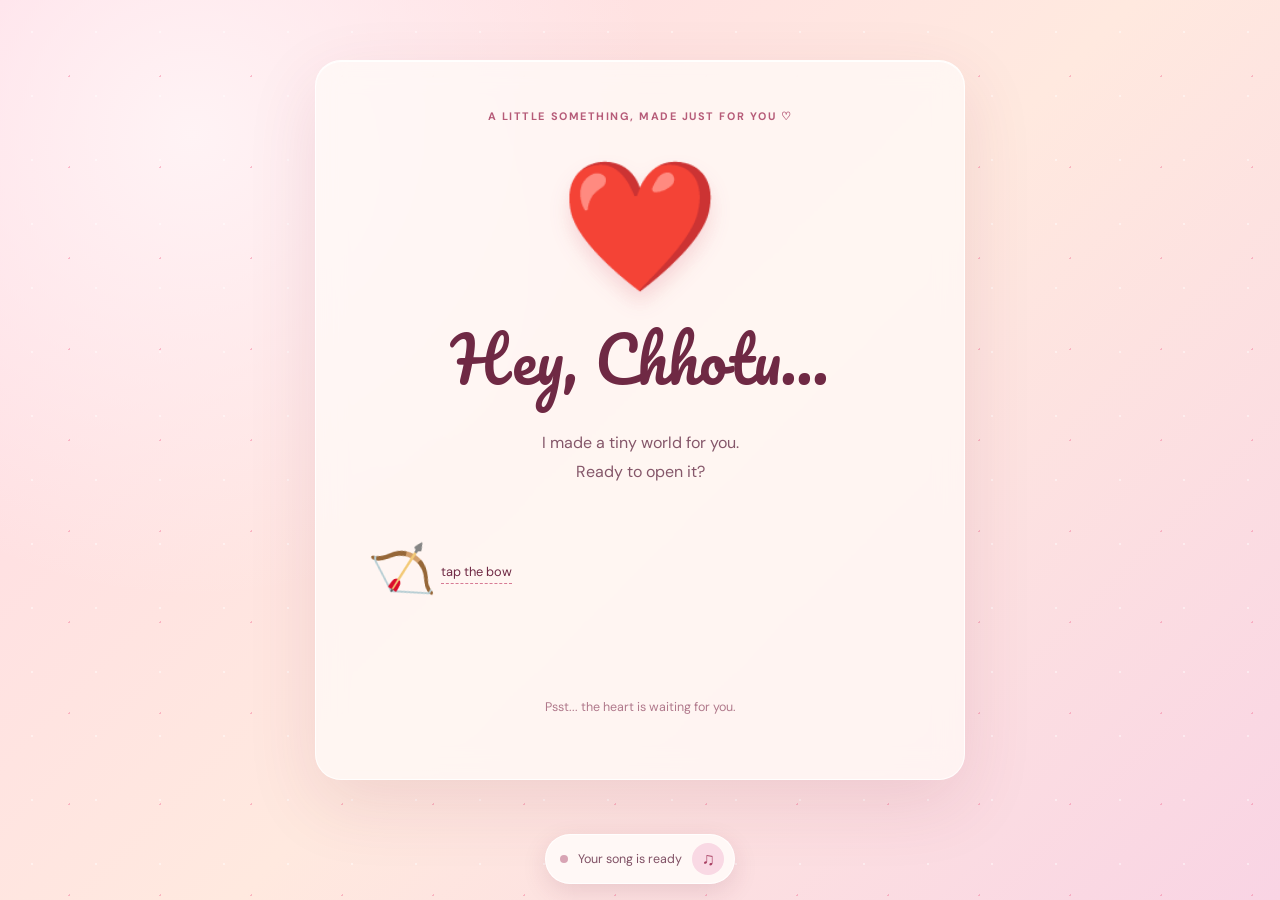
==== index.html @ 3d7aac78 "Add files via upload" ====
<!DOCTYPE html>
<html lang="en">
<head>
  <meta charset="UTF-8">
  <meta name="viewport" content="width=device-width, initial-scale=1.0">
  <meta name="theme-color" content="#ffdce8">
  <title>For Aaisha ♡</title>
  <link rel="preconnect" href="https://fonts.googleapis.com">
  <link rel="preconnect" href="https://fonts.gstatic.com" crossorigin>
  <link href="https://fonts.googleapis.com/css2?family=DM+Sans:wght@400;500;600;700&family=Pacifico&display=swap" rel="stylesheet">
  <link rel="stylesheet" href="style.css">
</head>
<body>
  <!-- Add your music file to assets/ and change the src below, e.g. assets/our-song.mp3 -->
  <audio id="bgMusic" loop preload="none">
    <source src="assets/your-song.mp3" type="audio/mpeg">
  </audio>

  <div class="sparkles" aria-hidden="true"></div>

  <main>
    <!-- Opening interaction -->
    <section class="screen active intro" id="intro">
      <div class="tiny-note">a little something, made just for you ♡</div>
      <div class="intro-heart" aria-label="Red heart">❤️</div>
      <h1>Hey, Chhotu...</h1>
      <p class="intro-copy">I made a tiny world for you.<br>Ready to open it?</p>
      <div class="bow-area">
        <button class="bow-button" id="shootButton" aria-label="Shoot the arrow into the heart">
          <span class="bow-emoji">🏹</span>
          <span class="shoot-label">tap the bow</span>
        </button>
      </div>
      <p class="hint">Psst... the heart is waiting for you.</p>
    </section>

    <!-- Birthday reveal -->
    <section class="screen reveal" id="reveal">
      <div class="reveal-heart" id="revealHeart">❤️‍🔥</div>
      <p class="eyebrow">an arrow, a song, and a whole lot of love</p>
      <h1>Happy Birthday,<br><span>Aaisha</span> ♡</h1>
      <p class="subtitle">Welcome to your little corner of my heart.</p>
      <button class="primary-button" data-next="wishes">Come inside <span>→</span></button>
    </section>

    <!-- Wishes -->
    <section class="screen page" id="wishes">
      <div class="page-count">01 / 06</div>
      <div class="sticker">🌷</div>
      <p class="eyebrow">today is all about you</p>
      <h2>To my favourite girl, <span>Chhotu</span></h2>
      <p class="body-copy">May your birthday be as soft as your heart, as bright as your smile, and as beautiful as the happiness you bring into my life.</p>
      <div class="wish-card">
        <span>♡</span>
        <p>More reasons to smile.<br>More dreams coming true.<br>More little adventures.<br>And more moments that feel like magic.</p>
      </div>
      <div class="nav-row"><button class="text-button" data-prev="reveal">← Back</button><button class="primary-button" data-next="reasons">Next little thing →</button></div>
    </section>

    <!-- Reasons -->
    <section class="screen page" id="reasons">
      <div class="page-count">02 / 06</div>
      <p class="eyebrow">a tiny list that could never be tiny enough</p>
      <h2>Things I love about you</h2>
      <div class="reasons-list">
        <div class="reason"><span>♡</span><p>Your smile — it makes my day better.</p></div>
        <div class="reason"><span>♡</span><p>The way you care, even in the smallest things.</p></div>
        <div class="reason"><span>♡</span><p>Your beautiful heart and your silly little moments.</p></div>
        <div class="reason"><span>♡</span><p>How you make ordinary days feel special.</p></div>
        <div class="reason"><span>♡</span><p>Simply you, Aaisha. Just you. Always.</p></div>
      </div>
      <div class="signature">I love you, Chhotu <span>♥</span></div>
      <div class="nav-row"><button class="text-button" data-prev="wishes">← Back</button><button class="primary-button" data-next="distance">Keep going →</button></div>
    </section>

    <!-- Long distance -->
    <section class="screen page distance-page" id="distance">
      <div class="page-count">03 / 06</div>
      <div class="moon">☾</div>
      <p class="eyebrow">even with miles between us</p>
      <h2>You’re still right here.</h2>
      <p class="body-copy">In my thoughts, in my favourite moments, in every song that reminds me of you — you’re closer than the distance makes it feel.</p>
      <div class="sky-card">
        <span class="stars">✦　·　✧　·　✦</span>
        <p>Different places.<br>Same sky.<br><strong>One little us.</strong></p>
        <span class="stars">·　✧　♡　✦</span>
      </div>
      <div class="nav-row"><button class="text-button" data-prev="reasons">← Back</button><button class="primary-button" data-next="future">One day... →</button></div>
    </section>

    <!-- Future promise -->
    <section class="screen page" id="future">
      <div class="page-count">04 / 06</div>
      <div class="sticker">🌙</div>
      <p class="eyebrow">a promise from my heart</p>
      <h2>One day, no more goodbyes.</h2>
      <p class="body-copy">Maybe one day, we won’t have to count the miles or wish through a screen. Maybe I’ll get to hold your hand, see your smile in person, and celebrate days like this right beside you.</p>
      <div class="promise-card">
        <span>Until that day...</span>
        <p>I'll keep choosing you,<br>cheering for you,<br>and loving you from here.</p>
        <span class="heart-line">♡ ♡ ♡</span>
      </div>
      <div class="nav-row"><button class="text-button" data-prev="distance">← Back</button><button class="primary-button" data-next="compliment">One more thing →</button></div>
    </section>

    <!-- Compliment -->
    <section class="screen page" id="compliment">
      <div class="page-count">05 / 06</div>
      <p class="eyebrow">in case you need a reminder</p>
      <h2>Chhotu, you are...</h2>
      <div class="compliment-box" id="complimentBox">
        <div class="big-heart">💗</div>
        <p id="complimentText">so loved, more than you know.</p>
        <button class="soft-button" id="complimentButton">Tell me another ♡</button>
      </div>
      <div class="nav-row"><button class="text-button" data-prev="future">← Back</button><button class="primary-button" data-next="letter">Read my letter →</button></div>
    </section>

    <!-- Letter -->
    <section class="screen page letter-page" id="letter">
      <div class="page-count">06 / 06</div>
      <p class="eyebrow">the most important part</p>
      <h2>My dearest Aaisha,</h2>
      <article class="letter-paper">
        <p>Happy birthday, my Chhotu. ♡</p>
        <p>I wish I could be there with you today — to see your face when you smile, to make you laugh over something silly, and to give you the biggest hug. Since I can’t do that right now, I made this little place for you, hoping it can carry at least a little of the love I wish I could give you in person.</p>
        <p>You mean so much to me, Aaisha. Thank you for being you: for the happiness you bring, for the comfort you give me, and for being someone I can care about this deeply. I hope this new year of your life brings you peace, confidence, beautiful surprises, and every good thing your heart has been wishing for.</p>
        <p>I know we’re in a long-distance relationship right now. Some days, the miles may feel unfair, and I wish more than anything that I could just be beside you. But I believe this distance is a chapter of our story, not the whole story. Maybe one day, the waiting will end, the distance will disappear, and we’ll get to make ordinary memories together — the kind we can’t make through a screen.</p>
        <p>Until then, please remember that you’re loved, you matter, and you never have to be perfect to be precious to me. I’m cheering for you, even from far away. And when that day finally comes, I hope we’ll look back at this distance and feel proud that we kept going.</p>
        <p>Happy birthday, my little girl. Keep smiling, keep dreaming, and keep being the wonderful person you are.</p>
        <p class="letter-signoff">Forever yours,<br><strong>Ashar</strong> ♡</p>
      </article>
      <div class="final-message">
        <div class="final-heart">❤️</div>
        <h2>Distance is temporary.<br><span>Us is my favourite story.</span></h2>
        <p>Happy Birthday, Aaisha.</p>
        <p class="forever">I love you. Always. ♡</p>
      </div>
      <div class="nav-row"><button class="text-button" data-prev="compliment">← Back</button><button class="primary-button" id="replayButton">Start again ↻</button></div>
    </section>
  </main>

  <div class="music-pill" id="musicPill"><span class="music-dot"></span><span id="musicStatus">Your song is ready</span><button id="musicToggle" aria-label="Toggle music">♫</button></div>
  <script src="script.js"></script>
</body>
</html>
---- style.css ----
* { box-sizing: border-box; }
:root { --pink: #ffdce8; --pink2: #fff0f3; --rose: #e84b70; --deep: #6f2944; --ink: #54283a; --cream: #fffaf4; }
html { min-height: 100%; background: var(--pink); }
body { margin: 0; min-height: 100vh; color: var(--ink); font-family: "DM Sans", sans-serif; background: radial-gradient(circle at 15% 15%, #fff3f5 0, transparent 35%), linear-gradient(135deg, #ffd9e5, #ffe9df 52%, #f9d4e4); overflow-x: hidden; }
button { font: inherit; cursor: pointer; -webkit-tap-highlight-color: transparent; }
.sparkles { position: fixed; inset: 0; pointer-events: none; opacity: .45; background-image: radial-gradient(#fff 1.4px, transparent 1.4px), radial-gradient(#f47b9c 1px, transparent 1px); background-size: 64px 64px, 91px 91px; background-position: 0 0, 24px 31px; z-index: 0; }
main { min-height: 100vh; position: relative; z-index: 1; display: grid; place-items: center; padding: 28px 16px 88px; }
.screen { display: none; width: min(100%, 650px); min-height: min(720px, calc(100vh - 120px)); padding: clamp(24px, 5vw, 48px); position: relative; border: 1px solid rgba(255,255,255,.78); border-radius: 26px; background: rgba(255,250,247,.76); box-shadow: 0 24px 70px rgba(137, 48, 79, .12), inset 0 1px 0 rgba(255,255,255,.9); backdrop-filter: blur(14px); text-align: center; }
.screen.active { display: flex; flex-direction: column; align-items: center; justify-content: center; animation: fadeIn .7s ease both; }
@keyframes fadeIn { from { opacity: 0; transform: translateY(12px) scale(.99); } to { opacity: 1; transform: translateY(0) scale(1); } }
h1, h2 { font-family: "Pacifico", cursive; font-weight: 400; line-height: 1.3; margin: 10px 0 14px; color: var(--deep); }
h1 { font-size: clamp(2.1rem, 7vw, 3.8rem); }
h2 { font-size: clamp(1.7rem, 5vw, 2.65rem); }
h1 span, h2 span { color: var(--rose); }
p { line-height: 1.8; }
.tiny-note, .eyebrow { text-transform: uppercase; letter-spacing: .14em; font-size: .68rem; font-weight: 700; color: #b65b78; }
.intro-heart { font-size: clamp(5rem, 20vw, 8rem); filter: drop-shadow(0 12px 10px rgba(206,49,83,.16)); margin: 20px 0 0; animation: heartbeat 1.8s ease-in-out infinite; }
@keyframes heartbeat { 0%,100% { transform: scale(1); } 8% { transform: scale(1.07); } 16% { transform: scale(1); } 24% { transform: scale(1.04); } }
.intro-copy, .subtitle { color: #85576a; font-size: 1rem; }
.bow-area { position: relative; width: 100%; display: flex; justify-content: flex-start; margin-top: 28px; min-height: 86px; }
.bow-button { border: 0; background: transparent; display: flex; align-items: center; gap: 9px; color: var(--deep); padding: 8px; transition: transform .2s; }
.bow-button:hover { transform: translateX(5px); }
.bow-emoji { font-size: 3rem; transform: rotate(-12deg); }
.shoot-label { font-size: .8rem; border-bottom: 1px dashed #d77a94; padding-bottom: 3px; }
.hint { font-size: .78rem; color: #b0788b; margin-top: auto; padding-top: 24px; }
.intro.shooting .intro-heart { animation: heartHit .65s ease forwards; }
@keyframes heartHit { 0% { transform: scale(1); } 35% { transform: scale(.8) rotate(-8deg); } 60% { transform: scale(1.15) rotate(5deg); } 100% { transform: scale(1); } }
.reveal-heart { font-size: 5rem; animation: float 3s ease-in-out infinite; }
@keyframes float { 50% { transform: translateY(-10px) rotate(4deg); } }
.primary-button, .soft-button { border: 0; border-radius: 999px; padding: 13px 22px; background: var(--rose); color: white; font-weight: 700; box-shadow: 0 8px 20px rgba(215,62,104,.2); transition: transform .2s, box-shadow .2s; }
.primary-button:hover, .soft-button:hover { transform: translateY(-2px); box-shadow: 0 12px 24px rgba(215,62,104,.26); }
.primary-button span { margin-left: 8px; }
.reveal .primary-button { margin-top: 26px; }
.page { text-align: left; align-items: stretch !important; justify-content: flex-start !important; }
.page .eyebrow { text-align: center; margin-top: 10px; }
.page h2 { text-align: center; }
.page-count { position: absolute; top: 20px; right: 24px; font-size: .7rem; letter-spacing: .12em; color: #bb7c91; font-weight: 700; }
.sticker { text-align: center; font-size: 3rem; margin: 4px 0 8px; }
.body-copy { color: #795363; font-size: 1rem; text-align: center; max-width: 490px; margin: 10px auto 24px; }
.wish-card, .promise-card { background: linear-gradient(135deg, #fff0f4, #fffaf3); border: 1px solid #f6d6e0; border-radius: 20px; text-align: center; padding: 24px; box-shadow: 0 10px 25px rgba(150,55,84,.06); }
.wish-card > span { color: var(--rose); font-size: 2rem; }
.wish-card p, .promise-card p { margin-bottom: 0; }
.reasons-list { display: grid; gap: 12px; margin: 20px 0; }
.reason { display: flex; gap: 14px; align-items: flex-start; padding: 13px 16px; border-radius: 14px; background: rgba(255,255,255,.7); border: 1px solid rgba(245,203,216,.75); }
.reason span { color: var(--rose); font-size: 1.25rem; line-height: 1.5; }
.reason p { margin: 0; color: #704657; }
.signature { text-align: right; font-family: "Pacifico", cursive; font-size: 1.15rem; color: var(--rose); margin: 4px 5px 12px; }
.distance-page { background: linear-gradient(160deg, rgba(44,41,80,.96), rgba(98,66,109,.94)); color: #fff2f7; border-color: rgba(255,255,255,.2); }
.distance-page h2, .distance-page .eyebrow { color: #ffe2ed; }
.distance-page .body-copy { color: #f3d8e7; }
.moon { font-size: 3rem; color: #ffdf9e; text-align: center; }
.sky-card { width: 100%; border: 1px solid rgba(255,255,255,.25); border-radius: 18px; padding: 24px 12px; text-align: center; background: linear-gradient(145deg, rgba(255,255,255,.12), rgba(255,255,255,.04)); }
.sky-card p { font-family: "Pacifico", cursive; font-size: 1.45rem; line-height: 1.8; }
.sky-card strong { color: #ffd1e1; font-weight: 400; }
.stars { color: #ffe1a4; letter-spacing: .2em; }
.promise-card { margin: 4px 0 24px; }
.promise-card > span:first-child { color: #b65b78; text-transform: uppercase; letter-spacing: .12em; font-size: .7rem; font-weight: 700; }
.promise-card p { font-family: "Pacifico", cursive; font-size: 1.35rem; color: var(--deep); line-height: 1.8; }
.heart-line { display: block; margin-top: 14px; color: var(--rose); letter-spacing: .5em; }
.compliment-box { background: linear-gradient(145deg, #fff0f4, #fffaf5); border: 1px solid #f3d2dd; border-radius: 22px; text-align: center; padding: 30px 18px; margin: 18px 0 28px; }
.big-heart { font-size: 3.3rem; }
#complimentText { font-family: "Pacifico", cursive; font-size: clamp(1.25rem, 4vw, 1.7rem); color: var(--deep); }
.soft-button { background: #fff; color: var(--rose); border: 1px solid #f0c5d3; box-shadow: none; }
.nav-row { display: flex; align-items: center; justify-content: space-between; gap: 12px; margin-top: auto; padding-top: 26px; }
.text-button { background: transparent; border: 0; color: #a65d77; padding: 12px 4px; font-weight: 600; }
.letter-page { max-width: 760px; }
.letter-paper { width: 100%; background: #fffaf1; padding: clamp(22px, 5vw, 38px); border: 1px solid #eedcc8; border-radius: 8px 20px 8px 20px; box-shadow: 0 12px 28px rgba(107,63,48,.08); color: #674a49; font-family: Georgia, serif; line-height: 1.9; }
.letter-paper p { line-height: 1.9; margin: 0 0 16px; }
.letter-signoff { padding-top: 4px; }
.final-message { text-align: center; padding: 30px 8px 6px; }
.final-heart { font-size: 3rem; }
.final-message h2 { font-size: clamp(1.5rem, 5vw, 2.3rem); }
.final-message p { margin: 6px 0; }
.forever { font-family: "Pacifico", cursive; color: var(--rose); font-size: 1.2rem; }
.music-pill { position: fixed; z-index: 5; bottom: 16px; left: 50%; transform: translateX(-50%); display: flex; align-items: center; gap: 10px; padding: 8px 10px 8px 14px; border-radius: 999px; background: rgba(255,250,248,.92); border: 1px solid rgba(255,255,255,.9); box-shadow: 0 8px 25px rgba(110,42,66,.13); font-size: .78rem; color: #805165; white-space: nowrap; backdrop-filter: blur(12px); }
.music-dot { width: 8px; height: 8px; border-radius: 50%; background: #d8a4b4; }
.music-pill.playing .music-dot { background: #e84b70; box-shadow: 0 0 0 4px #fbe0e8; animation: pulse 1.2s infinite; }
@keyframes pulse { 50% { box-shadow: 0 0 0 7px rgba(232,75,112,.05); } }
#musicToggle { border: 0; border-radius: 50%; width: 32px; height: 32px; background: #f9d9e4; color: #a83f62; font-size: 1.1rem; }
@media (max-width: 480px) {
  main { padding: 14px 10px 82px; }
  .screen { min-height: calc(100vh - 112px); padding: 28px 20px; border-radius: 22px; }
  .nav-row { align-items: stretch; }
  .nav-row .primary-button { padding: 12px 14px; font-size: .83rem; }
  .letter-paper { padding: 22px 18px; }
}
@media (prefers-reduced-motion: reduce) { *, *::before, *::after { animation-duration: .01ms !important; transition-duration: .01ms !important; scroll-behavior: auto !important; } }
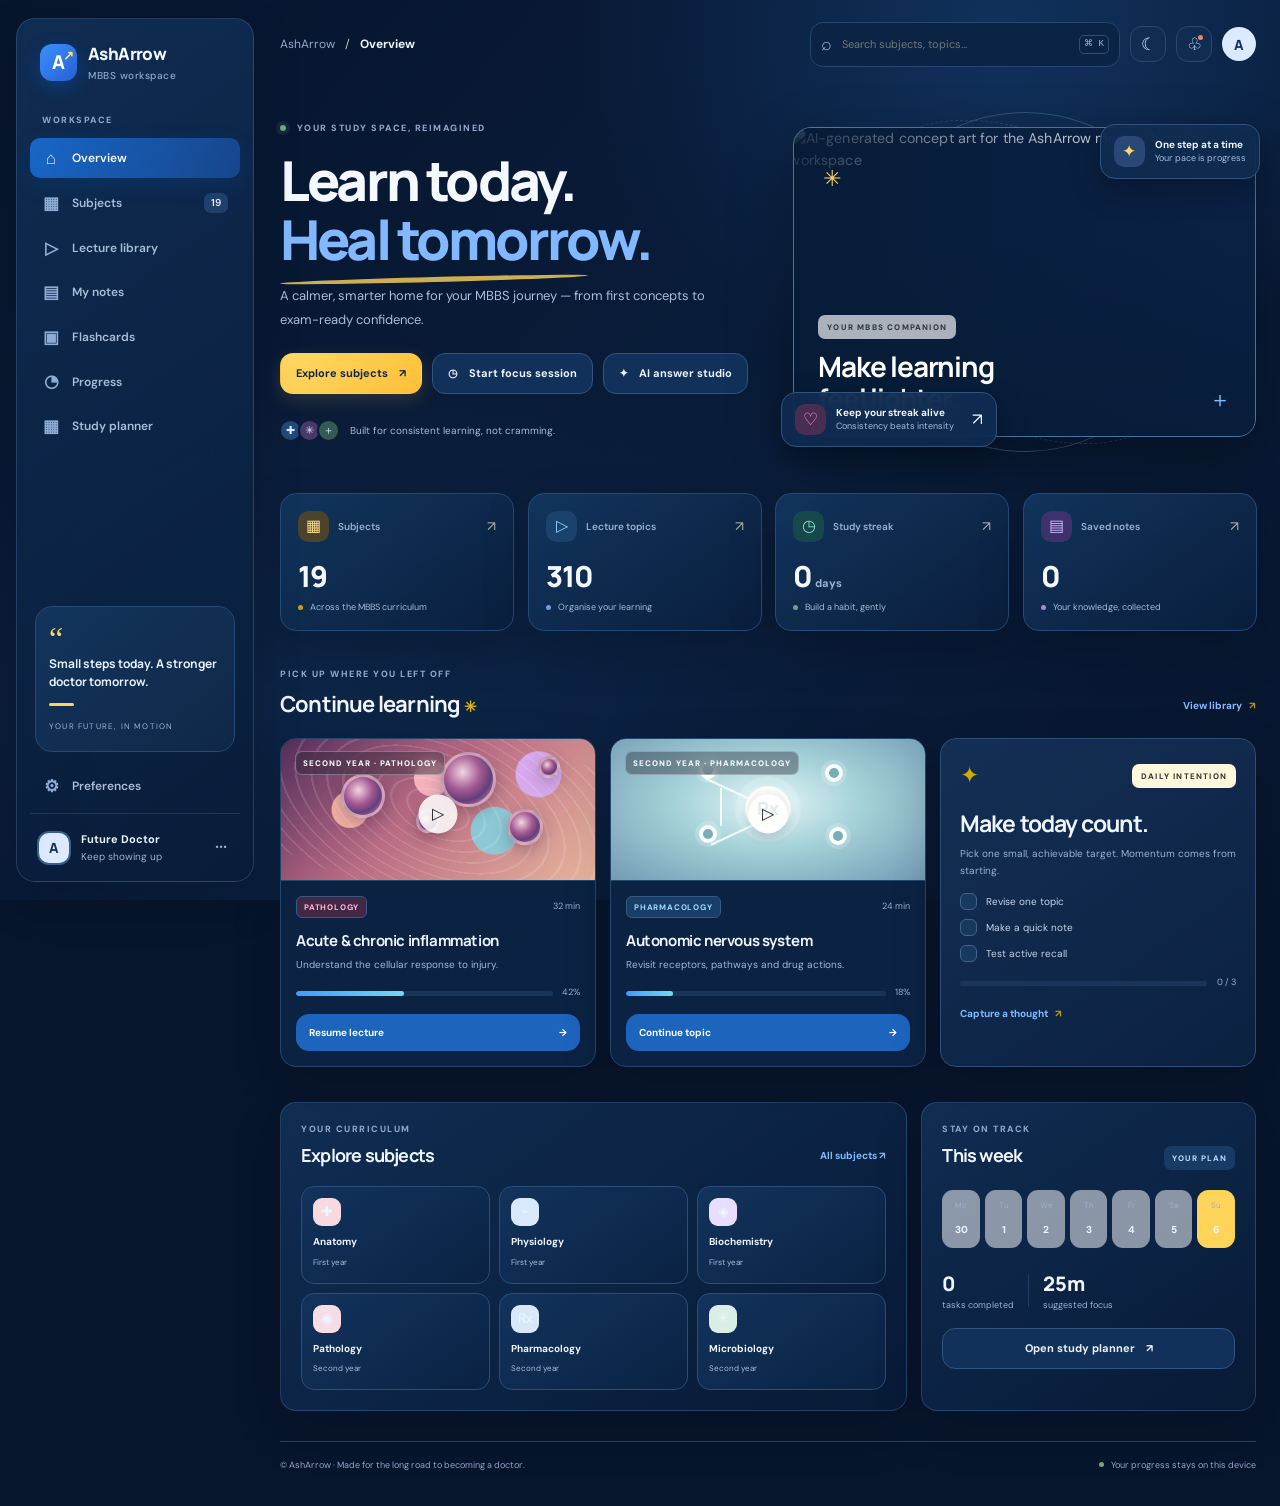
==== commit 3affe886: "Add files via upload" ====
--- a/index.html
+++ b/index.html
@@ -1,146 +1,90 @@
-<!DOCTYPE html>
+<!doctype html>
 <html lang="en">
 <head>
-  <meta charset="UTF-8">
-  <meta name="viewport" content="width=device-width, initial-scale=1.0">
-  <meta name="theme-color" content="#ffdce8">
-  <title>For Aaisha ♡</title>
+  <meta charset="utf-8" />
+  <meta name="viewport" content="width=device-width, initial-scale=1" />
+  <meta name="theme-color" content="#07152d" />
+  <link rel="manifest" href="manifest.webmanifest" />
+  <meta name="description" content="AshArrow — a dark, glassy MBBS learning workspace with subjects, lectures, notes and active recall." />
+  <title>AshArrow — Your MBBS workspace</title>
   <link rel="preconnect" href="https://fonts.googleapis.com">
   <link rel="preconnect" href="https://fonts.gstatic.com" crossorigin>
-  <link href="https://fonts.googleapis.com/css2?family=DM+Sans:wght@400;500;600;700&family=Pacifico&display=swap" rel="stylesheet">
-  <link rel="stylesheet" href="style.css">
+  <link href="https://fonts.googleapis.com/css2?family=DM+Sans:wght@400;500;600;700&family=Manrope:wght@400;500;600;700;800&display=swap" rel="stylesheet">
+  <link rel="stylesheet" href="styles.css" />
 </head>
 <body>
-  <!-- Add your music file to assets/ and change the src below, e.g. assets/our-song.mp3 -->
-  <audio id="bgMusic" loop preload="none">
-    <source src="assets/your-song.mp3" type="audio/mpeg">
-  </audio>
+  <div class="app-shell">
+    <aside class="sidebar glass" id="sidebar">
+      <a class="brand" href="#home" aria-label="AshArrow home"><span class="brand-mark">A<span>↗</span></span><span>AshArrow<small>MBBS workspace</small></span></a>
+      <div class="sidebar-label">WORKSPACE</div>
+      <nav class="nav-list" aria-label="Main navigation">
+        <button class="nav-item active" data-view="home"><span class="nav-icon">⌂</span>Overview</button>
+        <button class="nav-item" data-view="subjects"><span class="nav-icon">▦</span>Subjects <span class="nav-count">19</span></button>
+        <button class="nav-item" data-view="lectures"><span class="nav-icon">▷</span>Lecture library</button>
+        <button class="nav-item" data-view="notes"><span class="nav-icon">▤</span>My notes</button>
+        <button class="nav-item" data-view="flashcards"><span class="nav-icon">▣</span>Flashcards</button>
+        <button class="nav-item" data-view="progress"><span class="nav-icon">◔</span>Progress</button>
+        <button class="nav-item" data-view="planner"><span class="nav-icon">▦</span>Study planner</button>
+      </nav>
+      <div class="sidebar-bottom">
+        <div class="sidebar-quote"><span class="quote-mark">“</span><p>Small steps today. A stronger doctor tomorrow.</p><span class="quote-line"></span><small>YOUR FUTURE, IN MOTION</small></div>
+        <button class="nav-item" data-action="settings"><span class="nav-icon">⚙</span>Preferences</button>
+        <div class="profile-mini"><div class="avatar">A</div><div><b>Future Doctor</b><small>Keep showing up</small></div><button class="more-btn" data-action="settings" aria-label="Open settings">···</button></div>
+      </div>
+    </aside>
 
-  <div class="sparkles" aria-hidden="true"></div>
+    <main class="main-area">
+      <header class="topbar">
+        <button class="mobile-menu icon-button" id="menuToggle" aria-label="Toggle menu">☰</button>
+        <div class="breadcrumb"><span class="muted">AshArrow</span><span class="crumb-slash">/</span><strong id="crumbTitle">Overview</strong></div>
+        <div class="top-actions">
+          <label class="global-search"><span>⌕</span><input id="globalSearch" type="search" placeholder="Search subjects, topics…" aria-label="Search subjects and topics"><kbd>⌘ K</kbd></label>
+          <button class="icon-button" id="themeToggle" title="Toggle theme" aria-label="Toggle dark mode">☾</button>
+          <button class="icon-button notification-button" id="notificationBtn" title="Study reminders" aria-label="Study reminders">♧<i></i></button>
+          <button class="avatar avatar-top" data-action="settings" aria-label="Open profile">A</button>
+        </div>
+      </header>
 
-  <main>
-    <!-- Opening interaction -->
-    <section class="screen active intro" id="intro">
-      <div class="tiny-note">a little something, made just for you ♡</div>
-      <div class="intro-heart" aria-label="Red heart">❤️</div>
-      <h1>Hey, Chhotu...</h1>
-      <p class="intro-copy">I made a tiny world for you.<br>Ready to open it?</p>
-      <div class="bow-area">
-        <button class="bow-button" id="shootButton" aria-label="Shoot the arrow into the heart">
-          <span class="bow-emoji">🏹</span>
-          <span class="shoot-label">tap the bow</span>
-        </button>
-      </div>
-      <p class="hint">Psst... the heart is waiting for you.</p>
-    </section>
+      <section class="page-view active" id="view-home">
+        <div class="welcome-row reveal">
+          <div><div class="eyebrow"><span class="pulse-dot"></span> YOUR STUDY SPACE, REIMAGINED</div><h1>Learn today.<br><em>Heal tomorrow.</em></h1><p class="hero-copy">A calmer, smarter home for your MBBS journey — from first concepts to exam-ready confidence.</p><div class="hero-actions"><button class="btn btn-primary" data-view="subjects">Explore subjects <span>↗</span></button><button class="btn btn-secondary" data-action="focus"><span>◷</span> Start focus session</button><button class="btn btn-secondary" data-action="ai-answer"><span>✦</span> AI answer studio</button></div><div class="hero-proof"><div class="avatar-stack"><span>✚</span><span>✳</span><span>＋</span></div><span>Built for consistent learning, not cramming.</span></div></div>
+          <div class="hero-art-wrap"><div class="art-orbit orbit-one"></div><div class="art-orbit orbit-two"></div><div class="art-chip chip-top"><span class="chip-icon">✦</span><span><b>One step at a time</b><small>Your pace is progress</small></span></div><div class="hero-art"><img src="assets/ai-medical-dashboard.png" alt="AI-generated concept art for the AshArrow medical learning workspace"><div class="art-overlay"></div><div class="art-caption"><span class="tiny-pill">YOUR MBBS COMPANION</span><h3>Make learning<br>feel lighter.</h3></div></div><div class="art-chip chip-bottom"><span class="mini-heart">♡</span><span><b>Keep your streak alive</b><small>Consistency beats intensity</small></span><span class="chip-arrow">↗</span></div><span class="floating-plus plus-a">✳</span><span class="floating-plus plus-b">＋</span></div>
+        </div>
 
-    <!-- Birthday reveal -->
-    <section class="screen reveal" id="reveal">
-      <div class="reveal-heart" id="revealHeart">❤️‍🔥</div>
-      <p class="eyebrow">an arrow, a song, and a whole lot of love</p>
-      <h1>Happy Birthday,<br><span>Aaisha</span> ♡</h1>
-      <p class="subtitle">Welcome to your little corner of my heart.</p>
-      <button class="primary-button" data-next="wishes">Come inside <span>→</span></button>
-    </section>
+        <div class="stats-grid reveal stagger">
+          <article class="stat-card glass"><div class="stat-top"><span class="stat-icon yellow">▦</span><span class="stat-label">Subjects</span><span class="stat-more">↗</span></div><div class="stat-value">19</div><div class="stat-foot"><span class="tiny-dot yellow-dot"></span>Across the MBBS curriculum</div></article>
+          <article class="stat-card glass"><div class="stat-top"><span class="stat-icon blue">▷</span><span class="stat-label">Lecture topics</span><span class="stat-more">↗</span></div><div class="stat-value" id="lectureStat">312</div><div class="stat-foot"><span class="tiny-dot blue-dot"></span>Organise your learning</div></article>
+          <article class="stat-card glass"><div class="stat-top"><span class="stat-icon green">◷</span><span class="stat-label">Study streak</span><span class="stat-more">↗</span></div><div class="stat-value"><span id="streakStat">0</span><small> days</small></div><div class="stat-foot"><span class="tiny-dot green-dot"></span>Build a habit, gently</div></article>
+          <article class="stat-card glass"><div class="stat-top"><span class="stat-icon violet">▤</span><span class="stat-label">Saved notes</span><span class="stat-more">↗</span></div><div class="stat-value" id="notesStat">0</div><div class="stat-foot"><span class="tiny-dot violet-dot"></span>Your knowledge, collected</div></article>
+        </div>
 
-    <!-- Wishes -->
-    <section class="screen page" id="wishes">
-      <div class="page-count">01 / 06</div>
-      <div class="sticker">🌷</div>
-      <p class="eyebrow">today is all about you</p>
-      <h2>To my favourite girl, <span>Chhotu</span></h2>
-      <p class="body-copy">May your birthday be as soft as your heart, as bright as your smile, and as beautiful as the happiness you bring into my life.</p>
-      <div class="wish-card">
-        <span>♡</span>
-        <p>More reasons to smile.<br>More dreams coming true.<br>More little adventures.<br>And more moments that feel like magic.</p>
-      </div>
-      <div class="nav-row"><button class="text-button" data-prev="reveal">← Back</button><button class="primary-button" data-next="reasons">Next little thing →</button></div>
-    </section>
+        <div class="section-heading reveal"><div><div class="eyebrow">PICK UP WHERE YOU LEFT OFF</div><h2>Continue learning <span class="heading-spark">✳</span></h2></div><button class="text-link" data-view="lectures">View library <span>↗</span></button></div>
+        <div class="continue-grid reveal">
+          <article class="continue-card glass"><div class="continue-art pathology-art"><div class="art-label">SECOND YEAR · PATHOLOGY</div><div class="cell-illustration"><span></span><span></span><span></span><i></i><i></i></div><div class="continue-play">▷</div></div><div class="continue-body"><div class="continue-meta"><span class="subject-tag tag-pink">PATHOLOGY</span><span>32 min</span></div><h3>Acute & chronic inflammation</h3><p>Understand the cellular response to injury.</p><div class="progress-row"><div class="progress-track"><span style="width:42%"></span></div><span>42%</span></div><button class="btn btn-dark btn-full" data-action="open-lecture" data-title="Acute & chronic inflammation">Resume lecture <span>→</span></button></div></article>
+          <article class="continue-card glass"><div class="continue-art pharma-art"><div class="art-label">SECOND YEAR · PHARMACOLOGY</div><div class="molecule-scene"><span class="mol-node n1"></span><span class="mol-node n2"></span><span class="mol-node n3"></span><span class="mol-node n4"></span><span class="mol-bond b1"></span><span class="mol-bond b2"></span><span class="mol-bond b3"></span><span class="mol-core">Rx</span></div><div class="continue-play">▷</div></div><div class="continue-body"><div class="continue-meta"><span class="subject-tag tag-blue">PHARMACOLOGY</span><span>24 min</span></div><h3>Autonomic nervous system</h3><p>Revisit receptors, pathways and drug actions.</p><div class="progress-row"><div class="progress-track"><span style="width:18%"></span></div><span>18%</span></div><button class="btn btn-dark btn-full" data-action="open-lecture" data-title="Autonomic nervous system">Continue topic <span>→</span></button></div></article>
+          <article class="daily-card glass"><div class="daily-top"><span class="daily-icon">✦</span><span class="tiny-pill">DAILY INTENTION</span></div><h3>Make today count.</h3><p>Pick one small, achievable target. Momentum comes from starting.</p><div class="daily-checklist" id="dailyChecklist"><label><input type="checkbox" data-daily="revise"><span class="custom-check">✓</span> Revise one topic</label><label><input type="checkbox" data-daily="notes"><span class="custom-check">✓</span> Make a quick note</label><label><input type="checkbox" data-daily="recall"><span class="custom-check">✓</span> Test active recall</label></div><div class="daily-progress"><div class="progress-track"><span id="dailyProgressBar" style="width:0%"></span></div><span id="dailyProgressText">0 / 3</span></div><button class="text-link" data-action="new-note">Capture a thought <span>↗</span></button></article>
+        </div>
 
-    <!-- Reasons -->
-    <section class="screen page" id="reasons">
-      <div class="page-count">02 / 06</div>
-      <p class="eyebrow">a tiny list that could never be tiny enough</p>
-      <h2>Things I love about you</h2>
-      <div class="reasons-list">
-        <div class="reason"><span>♡</span><p>Your smile — it makes my day better.</p></div>
-        <div class="reason"><span>♡</span><p>The way you care, even in the smallest things.</p></div>
-        <div class="reason"><span>♡</span><p>Your beautiful heart and your silly little moments.</p></div>
-        <div class="reason"><span>♡</span><p>How you make ordinary days feel special.</p></div>
-        <div class="reason"><span>♡</span><p>Simply you, Aaisha. Just you. Always.</p></div>
-      </div>
-      <div class="signature">I love you, Chhotu <span>♥</span></div>
-      <div class="nav-row"><button class="text-button" data-prev="wishes">← Back</button><button class="primary-button" data-next="distance">Keep going →</button></div>
-    </section>
+        <div class="lower-grid reveal"><section class="panel glass"><div class="section-heading compact"><div><div class="eyebrow">YOUR CURRICULUM</div><h2>Explore subjects</h2></div><button class="text-link" data-view="subjects">All subjects ↗</button></div><div class="subject-mini-grid" id="homeSubjects"></div></section><section class="panel glass weekly-panel"><div class="section-heading compact"><div><div class="eyebrow">STAY ON TRACK</div><h2>This week</h2></div><span class="week-badge">YOUR PLAN</span></div><div class="week-days" id="weekDays"></div><div class="week-summary"><div><span class="summary-number" id="weekDone">0</span><span class="summary-label">tasks completed</span></div><div class="week-summary-line"></div><div><span class="summary-number">25m</span><span class="summary-label">suggested focus</span></div></div><button class="btn btn-secondary btn-full" data-view="planner">Open study planner <span>↗</span></button></section></div>
+        <footer class="footer"><span>© AshArrow · Made for the long road to becoming a doctor.</span><span><span class="footer-dot"></span> Your progress stays on this device</span></footer>
+      </section>
 
-    <!-- Long distance -->
-    <section class="screen page distance-page" id="distance">
-      <div class="page-count">03 / 06</div>
-      <div class="moon">☾</div>
-      <p class="eyebrow">even with miles between us</p>
-      <h2>You’re still right here.</h2>
-      <p class="body-copy">In my thoughts, in my favourite moments, in every song that reminds me of you — you’re closer than the distance makes it feel.</p>
-      <div class="sky-card">
-        <span class="stars">✦　·　✧　·　✦</span>
-        <p>Different places.<br>Same sky.<br><strong>One little us.</strong></p>
-        <span class="stars">·　✧　♡　✦</span>
-      </div>
-      <div class="nav-row"><button class="text-button" data-prev="reasons">← Back</button><button class="primary-button" data-next="future">One day... →</button></div>
-    </section>
+      <section class="page-view" id="view-subjects"><div class="page-intro reveal"><div><div class="eyebrow">THE WHOLE CURRICULUM, ONE PLACE</div><h1>Explore <em>subjects.</em></h1><p>Find your next topic, organise your resources and build understanding at your own pace.</p></div><div class="intro-stamp"><span>✚</span><small>LEARN WITH<br>INTENTION</small></div></div><div class="filter-toolbar glass reveal"><div class="filter-pills" id="yearFilters"><button class="filter-pill active" data-year="All">All years</button><button class="filter-pill" data-year="First year">First year</button><button class="filter-pill" data-year="Second year">Second year</button><button class="filter-pill" data-year="Third year">Third year</button><button class="filter-pill" data-year="Final year">Final year</button></div><label class="inline-search">⌕ <input id="subjectSearch" type="search" placeholder="Find a subject…"></label></div><div class="subject-grid reveal stagger" id="subjectGrid"></div><div class="empty-state hidden" id="subjectEmpty"><span>⌕</span><h3>No subjects found</h3><p>Try another search or year filter.</p></div></section>
 
-    <!-- Future promise -->
-    <section class="screen page" id="future">
-      <div class="page-count">04 / 06</div>
-      <div class="sticker">🌙</div>
-      <p class="eyebrow">a promise from my heart</p>
-      <h2>One day, no more goodbyes.</h2>
-      <p class="body-copy">Maybe one day, we won’t have to count the miles or wish through a screen. Maybe I’ll get to hold your hand, see your smile in person, and celebrate days like this right beside you.</p>
-      <div class="promise-card">
-        <span>Until that day...</span>
-        <p>I'll keep choosing you,<br>cheering for you,<br>and loving you from here.</p>
-        <span class="heart-line">♡ ♡ ♡</span>
-      </div>
-      <div class="nav-row"><button class="text-button" data-prev="distance">← Back</button><button class="primary-button" data-next="compliment">One more thing →</button></div>
-    </section>
+      <section class="page-view" id="view-lectures"><div class="page-intro reveal"><div><div class="eyebrow">YOUR PERSONAL LECTURE SHELF</div><h1>Lecture <em>library.</em></h1><p>Keep useful links together and return to your learning without losing your place.</p></div><button class="btn btn-primary" data-action="add-lecture">＋ Add lecture link</button></div><div class="library-toolbar glass reveal"><label class="inline-search">⌕ <input id="lectureSearch" type="search" placeholder="Search your lecture list…"></label><select id="lectureSubjectFilter" aria-label="Filter lectures by subject"><option value="All">All subjects</option></select><button class="btn btn-secondary" data-action="add-lecture">＋ Add link</button></div><div class="lecture-list" id="lectureList"></div><div class="library-note glass"><span>ⓘ</span><p><b>Bring your own links.</b> Paste a direct video URL or an embeddable player URL that you are authorised to use. Some providers block embedding; open those links in a new tab.</p></div></section>
 
-    <!-- Compliment -->
-    <section class="screen page" id="compliment">
-      <div class="page-count">05 / 06</div>
-      <p class="eyebrow">in case you need a reminder</p>
-      <h2>Chhotu, you are...</h2>
-      <div class="compliment-box" id="complimentBox">
-        <div class="big-heart">💗</div>
-        <p id="complimentText">so loved, more than you know.</p>
-        <button class="soft-button" id="complimentButton">Tell me another ♡</button>
-      </div>
-      <div class="nav-row"><button class="text-button" data-prev="future">← Back</button><button class="primary-button" data-next="letter">Read my letter →</button></div>
-    </section>
+      <section class="page-view" id="view-notes"><div class="page-intro reveal"><div><div class="eyebrow">YOUR SECOND BRAIN</div><h1>Notes that <em>stick.</em></h1><p>Capture clinical pearls, revision points and questions while they are fresh.</p></div><button class="btn btn-primary" data-action="new-note">＋ New note</button></div><div class="notes-layout reveal"><aside class="notes-side glass"><div class="notes-side-top"><b>All notes</b><span class="count-pill" id="notesCountPill">0</span></div><label class="inline-search">⌕ <input id="noteSearch" type="search" placeholder="Search notes…"></label><div id="notesList" class="notes-list"></div><div class="notes-side-footer">Notes are saved locally on this device.</div></aside><div class="note-editor glass"><div class="editor-toolbar"><select id="noteSubject" aria-label="Note subject"><option>General</option></select><div class="editor-tools"><button title="Bold" data-format="bold"><b>B</b></button><button title="Italic" data-format="italic"><i>I</i></button><button title="Bullet list" data-format="insertUnorderedList">☷</button></div></div><input id="noteTitle" class="note-title-input" placeholder="Untitled note" maxlength="120"><textarea id="noteContent" placeholder="Start with the key idea…&#10;&#10;• What is the core concept?&#10;• What would you want to recall before an exam?" spellcheck="true"></textarea><div class="editor-bottom"><span id="noteSaveStatus">Ready when you are</span><div><button class="btn btn-secondary" id="newNoteBtn">Clear</button><button class="btn btn-primary" id="saveNoteBtn">Save note <span>✓</span></button></div></div></div></div></section>
 
-    <!-- Letter -->
-    <section class="screen page letter-page" id="letter">
-      <div class="page-count">06 / 06</div>
-      <p class="eyebrow">the most important part</p>
-      <h2>My dearest Aaisha,</h2>
-      <article class="letter-paper">
-        <p>Happy birthday, my Chhotu. ♡</p>
-        <p>I wish I could be there with you today — to see your face when you smile, to make you laugh over something silly, and to give you the biggest hug. Since I can’t do that right now, I made this little place for you, hoping it can carry at least a little of the love I wish I could give you in person.</p>
-        <p>You mean so much to me, Aaisha. Thank you for being you: for the happiness you bring, for the comfort you give me, and for being someone I can care about this deeply. I hope this new year of your life brings you peace, confidence, beautiful surprises, and every good thing your heart has been wishing for.</p>
-        <p>I know we’re in a long-distance relationship right now. Some days, the miles may feel unfair, and I wish more than anything that I could just be beside you. But I believe this distance is a chapter of our story, not the whole story. Maybe one day, the waiting will end, the distance will disappear, and we’ll get to make ordinary memories together — the kind we can’t make through a screen.</p>
-        <p>Until then, please remember that you’re loved, you matter, and you never have to be perfect to be precious to me. I’m cheering for you, even from far away. And when that day finally comes, I hope we’ll look back at this distance and feel proud that we kept going.</p>
-        <p>Happy birthday, my little girl. Keep smiling, keep dreaming, and keep being the wonderful person you are.</p>
-        <p class="letter-signoff">Forever yours,<br><strong>Ashar</strong> ♡</p>
-      </article>
-      <div class="final-message">
-        <div class="final-heart">❤️</div>
-        <h2>Distance is temporary.<br><span>Us is my favourite story.</span></h2>
-        <p>Happy Birthday, Aaisha.</p>
-        <p class="forever">I love you. Always. ♡</p>
-      </div>
-      <div class="nav-row"><button class="text-button" data-prev="compliment">← Back</button><button class="primary-button" id="replayButton">Start again ↻</button></div>
-    </section>
-  </main>
+      <section class="page-view" id="view-flashcards"><div class="page-intro reveal"><div><div class="eyebrow">ACTIVE RECALL, WITHOUT THE FUSS</div><h1>Think. Recall. <em>Repeat.</em></h1><p>Turn key concepts into quick cards. Test yourself before looking at the answer.</p></div><button class="btn btn-primary" data-action="add-card">＋ Create card</button></div><div class="flash-layout reveal"><div class="flash-main"><div class="flash-deck-bar"><div><span class="tiny-pill">YOUR REVISION DECK</span><h2 id="deckTitle">Core MBBS recall</h2></div><div class="flash-counter"><b id="flashIndex">01</b><span>/</span><span id="flashTotal">05</span></div></div><button class="flashcard" id="flashcard" aria-label="Reveal flashcard answer"><span class="flash-card-top"><span id="flashCategory">PATHOLOGY</span><span>FLIP ↻</span></span><span class="flash-question" id="flashQuestion">What are the cardinal signs of acute inflammation?</span><span class="flash-hint" id="flashHint">Think it through, then tap to reveal</span><span class="flash-answer" id="flashAnswer"></span><span class="flash-card-bottom"><span>ASHARROW RECALL DECK</span><span>✳</span></span></button><div class="flash-controls"><button class="icon-button" id="flashPrev" aria-label="Previous flashcard">←</button><button class="btn btn-secondary" id="flashFlip">Reveal answer</button><button class="icon-button" id="flashNext" aria-label="Next flashcard">→</button></div><div class="flash-rating hidden" id="flashRating"><span>How well did you recall?</span><button data-rating="again">Again</button><button data-rating="hard">Hard</button><button data-rating="good">Got it ✓</button></div></div><aside class="flash-side glass"><div class="eyebrow">RECALL ROUTINE</div><h3>Short sessions. Stronger memory.</h3><p>Use retrieval practice, then revisit difficult cards more often.</p><div class="recall-metric"><span class="recall-icon">↻</span><div><b id="cardsReviewed">0</b><small>cards reviewed this session</small></div></div><div class="recall-metric"><span class="recall-icon">✓</span><div><b id="cardsKnown">0</b><small>marked as recalled</small></div></div><button class="btn btn-primary btn-full" data-action="add-card">Create your own card <span>＋</span></button><small class="muted">Cards and review counts stay on this device.</small></aside></div></section>
 
-  <div class="music-pill" id="musicPill"><span class="music-dot"></span><span id="musicStatus">Your song is ready</span><button id="musicToggle" aria-label="Toggle music">♫</button></div>
-  <script src="script.js"></script>
+      <section class="page-view" id="view-progress"><div class="page-intro reveal"><div><div class="eyebrow">NOTICE THE WORK YOU PUT IN</div><h1>Progress, not <em>perfection.</em></h1><p>Every lecture, note and revision session is a step forward.</p></div><button class="btn btn-secondary" data-action="export-data">Export my data ↗</button></div><div class="progress-overview reveal"><article class="progress-big glass"><div class="progress-big-head"><div><span class="eyebrow">YOUR LEARNING SNAPSHOT</span><h2>Keep the rhythm.</h2></div><span class="round-icon">◔</span></div><div class="progress-ring-wrap"><div class="progress-ring" id="progressRing"><div><b id="progressPercent">0%</b><small>completion</small></div></div><div class="progress-ring-copy"><b id="progressHeadline">A fresh start</b><p id="progressSubline">Choose one topic and begin. Progress builds from there.</p><button class="text-link" data-view="subjects">Choose a subject ↗</button></div></div></article><div class="progress-side-stats"><article class="glass progress-mini"><span class="stat-icon green">✓</span><div><b id="completedCount">0</b><small>Completed lectures</small></div></article><article class="glass progress-mini"><span class="stat-icon violet">▤</span><div><b id="progressNotes">0</b><small>Notes captured</small></div></article><article class="glass progress-mini"><span class="stat-icon yellow">✦</span><div><b id="progressStreak">0 days</b><small>Study streak</small></div></article></div></div><div class="section-heading reveal"><div><div class="eyebrow">BY SUBJECT</div><h2>Where you're growing</h2></div></div><div class="subject-progress-list glass reveal" id="subjectProgressList"></div><div class="section-heading reveal"><div><div class="eyebrow">YOUR ACTIVITY</div><h2>Study rhythm</h2></div></div><div class="activity-grid reveal"><div class="activity-chart glass"><div class="activity-chart-head"><div><b>Recent activity</b><small>Last 7 days</small></div><span class="chart-legend"><i></i> Study actions</span></div><div class="chart-bars" id="activityChart"></div></div><div class="activity-tip glass"><span class="tip-spark">✳</span><div class="eyebrow">A GENTLE REMINDER</div><h3>You don't need a perfect day.</h3><p>Ten focused minutes can be better than an hour of distracted studying. Show up, then build from there.</p></div></div></section>
+
+      <section class="page-view" id="view-planner"><div class="page-intro reveal"><div><div class="eyebrow">MAKE SPACE FOR WHAT MATTERS</div><h1>Your study <em>planner.</em></h1><p>Set a manageable intention and check it off as you go.</p></div><button class="btn btn-primary" data-action="add-task">＋ Add task</button></div><div class="planner-layout reveal"><section class="planner-calendar glass"><div class="calendar-head"><button class="icon-button" id="prevWeek" aria-label="Previous week">←</button><div><span class="eyebrow">YOUR WEEK</span><h2 id="calendarRange">This week</h2></div><button class="icon-button" id="nextWeek" aria-label="Next week">→</button></div><div class="calendar-days" id="calendarDays"></div><div class="calendar-selected"><div><span class="eyebrow" id="selectedDateLabel">TODAY'S PLAN</span><h3 id="selectedDateTitle">Make a little progress</h3></div><button class="text-link" data-action="add-task">＋ Add task</button></div><div class="task-list" id="taskList"></div><div class="empty-tasks hidden" id="emptyTasks"><span>✦</span><b>Nothing scheduled here.</b><small>Keep it light, or add a task when you're ready.</small></div></section><aside class="planner-focus glass"><div class="focus-illustration"><div class="focus-ring"></div><span>25</span><small>MINUTES</small></div><div class="eyebrow">FOCUS ROOM</div><h3>One thing at a time.</h3><p>Settle in for a short, distraction-free session. Your timer works right here in the browser.</p><div class="timer-display" id="timerDisplay">25:00</div><div class="timer-controls"><button class="btn btn-primary btn-full" id="timerStart">Start focus <span>▶</span></button><button class="btn btn-secondary btn-full" id="timerReset">Reset timer ↺</button></div><div class="focus-tip"><span>✳</span><p>Try 25 minutes of focus followed by a 5-minute break.</p></div></aside></div></section>
+    </main>
+  </div>
+
+  <div class="toast-region" id="toastRegion" aria-live="polite"></div>
+  <div class="modal-backdrop" id="modalBackdrop" role="presentation"><section class="modal glass" role="dialog" aria-modal="true" aria-labelledby="modalTitle"><div class="modal-head"><div><div class="eyebrow" id="modalEyebrow">ASHARROW TOOL</div><h2 id="modalTitle">A little something</h2></div><button class="icon-button" id="modalClose" aria-label="Close dialog">×</button></div><div id="modalBody"></div></section></div>
+  <script src="data.js"></script><script src="app.js"></script>
 </body>
 </html>
--- a/styles.css
+++ b/styles.css
@@ -0,0 +1,11 @@
+:root{--bg:#f4f4f0;--surface:rgba(255,255,255,.68);--surface-solid:#fff;--text:#20211e;--muted:#7b7d75;--line:rgba(32,33,30,.09);--yellow:#ffd21a;--yellow-soft:#fff4be;--blue:#dcecff;--green:#dff3e4;--violet:#eee5ff;--pink:#ffe4eb;--shadow:0 16px 50px rgba(40,42,32,.06);--radius:22px;--font:'DM Sans',sans-serif;--display:'Manrope',sans-serif;color-scheme:light}*{box-sizing:border-box}html{scroll-behavior:smooth;scroll-padding-top:90px}body{margin:0;background:var(--bg);color:var(--text);font-family:var(--font);font-size:14px;line-height:1.55;min-height:100vh;overflow-x:hidden;transition:background .35s,color .35s}body:before{content:"";position:fixed;inset:0;z-index:-2;pointer-events:none;background:radial-gradient(ellipse at 78% 4%,rgba(255,210,26,.13),transparent 27%),radial-gradient(ellipse at 35% 85%,rgba(199,222,255,.22),transparent 35%)}button,input,textarea,select{font:inherit}button{cursor:pointer;color:inherit}button:focus-visible,input:focus-visible,textarea:focus-visible,select:focus-visible{outline:3px solid rgba(255,210,26,.7);outline-offset:3px}button:disabled{opacity:.4;cursor:not-allowed}a{color:inherit;text-decoration:none}.app-shell{display:grid;grid-template-columns:248px minmax(0,1fr);gap:24px;max-width:1660px;margin:0 auto;padding:18px;min-height:100vh}.glass{background:var(--surface);border:1px solid rgba(255,255,255,.82);box-shadow:var(--shadow);backdrop-filter:blur(24px);-webkit-backdrop-filter:blur(24px)}.sidebar{height:calc(100vh - 36px);position:sticky;top:18px;border-radius:26px;padding:24px 15px 15px;display:flex;flex-direction:column;z-index:20;overflow:hidden}.brand{display:flex;align-items:center;gap:11px;padding:0 10px 30px;font-family:var(--display);font-size:17px;font-weight:800;letter-spacing:-.6px}.brand small{display:block;color:var(--muted);font-family:var(--font);font-size:10px;font-weight:500;letter-spacing:.5px;margin-top:1px}.brand-mark{width:37px;height:37px;border-radius:13px;background:var(--text);color:#fff;display:grid;place-items:center;position:relative;font-family:var(--display);font-size:19px;box-shadow:0 5px 12px #20211e22}.brand-mark span{position:absolute;font-size:13px;color:var(--yellow);right:4px;top:1px}.sidebar-label,.eyebrow{font-size:9px;font-weight:800;letter-spacing:1.5px;color:var(--muted)}.sidebar-label{padding:0 12px 10px}.nav-list{display:grid;gap:4px}.nav-item{border:0;background:transparent;text-align:left;display:flex;align-items:center;gap:12px;padding:11px 12px;border-radius:13px;color:var(--muted);font-size:12px;font-weight:600;transition:background .25s,color .25s,transform .25s;position:relative}.nav-item:hover{background:#ffffffa8;color:var(--text);transform:translateX(2px)}.nav-item.active{background:var(--text);color:#fff;box-shadow:0 7px 16px #20211e18}.nav-item.active .nav-icon{color:var(--yellow)}.nav-icon{width:18px;font-size:17px;line-height:1;text-align:center;color:var(--muted)}.nav-count{margin-left:auto;background:var(--yellow-soft);color:var(--text);padding:2px 7px;border-radius:7px;font-size:10px}.sidebar-bottom{margin-top:auto}.sidebar-quote{margin:18px 5px 14px;padding:15px 13px;background:linear-gradient(140deg,#fff7d4a6,#ffffff78);border:1px solid #ffffffb8;border-radius:17px;position:relative}.quote-mark{font-family:Georgia,serif;font-size:32px;color:#d4a900;line-height:1}.sidebar-quote p{font-family:var(--display);font-size:12px;font-weight:700;line-height:1.45;margin:0 0 13px}.quote-line{display:block;width:25px;height:3px;border-radius:9px;background:var(--yellow);margin-bottom:8px}.sidebar-quote small{font-size:8px;letter-spacing:1.2px;color:var(--muted)}.profile-mini{border-top:1px solid var(--line);padding:16px 7px 2px;display:flex;align-items:center;gap:10px;margin-top:7px}.avatar{width:34px;height:34px;flex:0 0 auto;border-radius:12px;background:var(--yellow);color:#20211e;font-weight:800;display:grid;place-items:center;border:2px solid #fff;font-family:var(--display)}.profile-mini b{display:block;font-size:11px}.profile-mini small{display:block;font-size:10px;color:var(--muted)}.more-btn{margin-left:auto;background:transparent;border:0;font-size:21px;color:var(--muted)}.main-area{min-width:0;padding:0 8px 12px}.topbar{height:57px;display:flex;align-items:center;justify-content:space-between;gap:15px;margin-bottom:22px}.breadcrumb{display:flex;align-items:center;gap:10px;font-size:12px}.muted{color:var(--muted)}.crumb-slash{color:#c6c7bf}.top-actions{display:flex;align-items:center;gap:10px}.global-search,.inline-search{display:flex;align-items:center;gap:8px;background:#ffffff8c;border:1px solid var(--line);border-radius:13px;padding:8px 10px;color:var(--muted)}.global-search{width:min(310px,30vw)}.global-search input,.inline-search input{min-width:0;width:100%;border:0;outline:0;background:transparent;color:var(--text);font-size:11px}.global-search>span,.inline-search{font-size:18px}.global-search kbd{font-size:9px;white-space:nowrap;border:1px solid var(--line);border-radius:5px;padding:2px 4px;color:var(--muted)}.icon-button{width:36px;height:36px;border-radius:12px;border:1px solid var(--line);background:#ffffff9c;display:grid;place-items:center;font-size:17px;transition:transform .25s,background .25s}.icon-button:hover{transform:translateY(-2px);background:var(--yellow-soft)}.notification-button{position:relative}.notification-button i{position:absolute;width:5px;height:5px;border-radius:50%;background:#e08b6d;right:8px;top:8px}.avatar-top{border:0;width:34px;height:34px;border-radius:50%;cursor:pointer}.mobile-menu{display:none}.page-view{display:none;animation:pageIn .45s ease both}.page-view.active{display:block}@keyframes pageIn{from{opacity:0;transform:translateY(9px)}to{opacity:1;transform:translateY(0)}}.welcome-row{display:grid;grid-template-columns:minmax(0,1fr) minmax(340px,.94fr);gap:24px;align-items:center;min-height:355px;margin:5px 0 26px}.welcome-row h1,.page-intro h1{font-family:var(--display);font-size:clamp(35px,4.3vw,57px);line-height:1.08;letter-spacing:-2.8px;margin:15px 0 15px;font-weight:800}.welcome-row h1 em,.page-intro h1 em{font-style:normal;color:#8e8f84;position:relative}.welcome-row h1 em:after{content:"";position:absolute;bottom:-5px;left:0;width:83%;height:7px;border-radius:50%;background:var(--yellow);z-index:-1;transform:rotate(-1.5deg)}.hero-copy{max-width:460px;color:var(--muted);font-size:13px;line-height:1.8;margin:0 0 22px}.hero-actions{display:flex;gap:10px;flex-wrap:wrap}.btn{border:1px solid transparent;border-radius:13px;padding:11px 15px;display:inline-flex;align-items:center;justify-content:center;gap:11px;font-size:11px;font-weight:700;transition:transform .22s,box-shadow .22s,background .22s;white-space:nowrap}.btn:hover{transform:translateY(-2px);box-shadow:0 8px 18px #20211e14}.btn-primary{background:var(--yellow);color:#20211e;box-shadow:0 5px 14px #d9b10025}.btn-primary:hover{background:#ffdc4a}.btn-secondary{background:#ffffffa8;border-color:var(--line)}.btn-dark{background:var(--text);color:#fff}.btn-dark:hover{background:#393a34}.btn-full{width:100%}.hero-proof{display:flex;align-items:center;gap:10px;margin-top:25px;color:var(--muted);font-size:10px}.avatar-stack{display:flex;padding-left:3px}.avatar-stack span{width:23px;height:23px;border-radius:50%;background:var(--yellow-soft);border:2px solid var(--bg);display:grid;place-items:center;margin-left:-4px;color:#7e6b18;font-size:11px}.avatar-stack span:nth-child(2){background:var(--blue)}.avatar-stack span:nth-child(3){background:var(--pink)}.hero-art-wrap{min-height:350px;position:relative;display:grid;place-items:center}.hero-art{width:min(100%,450px);height:290px;border-radius:28px;position:relative;overflow:hidden;transform:rotate(1.3deg);box-shadow:0 25px 55px #344a6320;border:5px solid #ffffffb0;animation:float 7s ease-in-out infinite;background:#172b50}.hero-art img{width:100%;height:100%;object-fit:cover;object-position:50% 24%;filter:saturate(.83);transform:scale(1.04)}.art-overlay{position:absolute;inset:0;background:linear-gradient(90deg,#102342d9 0%,#10234270 47%,transparent 100%),linear-gradient(0deg,#10234288,transparent 65%)}.art-caption{position:absolute;left:24px;bottom:22px;color:white}.art-caption h3{font-family:var(--display);font-size:28px;letter-spacing:-1.2px;line-height:1.12;margin:12px 0 0}.tiny-pill{font-size:8px;letter-spacing:1.2px;font-weight:800;padding:6px 9px;border-radius:7px;background:#ffffffa8;color:#34352f;display:inline-flex;align-items:center;gap:6px}.chip-top,.chip-bottom{position:absolute;z-index:2;display:flex;align-items:center;gap:10px;background:#ffffffdf;border:1px solid #fff;border-radius:15px;padding:11px 13px;box-shadow:0 12px 30px #30352b20;backdrop-filter:blur(14px);animation:float 6s ease-in-out infinite}.chip-top{top:17px;right:-4px}.chip-bottom{bottom:10px;left:-12px;animation-delay:-2s}.chip-icon,.mini-heart{width:31px;height:31px;border-radius:10px;background:var(--yellow-soft);display:grid;place-items:center;font-size:17px}.mini-heart{background:var(--pink);color:#bd5473}.art-chip b{font-size:10px;display:block}.art-chip small{font-size:9px;color:var(--muted);display:block}.chip-arrow{font-size:17px;margin-left:8px}.art-orbit{position:absolute;border:1px solid #d9d7c9;border-radius:50%;width:340px;height:340px;transform:rotate(-24deg)}.orbit-two{width:400px;height:280px;transform:rotate(35deg);border-style:dashed;opacity:.7}.floating-plus{position:absolute;color:#d1ad13;font-size:22px;animation:spin 12s linear infinite}.plus-a{top:55px;left:30px}.plus-b{bottom:40px;right:25px;color:#8da6b5;animation-direction:reverse}.pulse-dot,.footer-dot{display:inline-block;width:6px;height:6px;border-radius:50%;background:#70ad80;box-shadow:0 0 0 4px #70ad801e;margin-right:7px}.stats-grid{display:grid;grid-template-columns:repeat(4,minmax(0,1fr));gap:13px;margin-bottom:37px}.stat-card{padding:17px 17px 15px;border-radius:18px;min-width:0;transition:transform .3s,border .3s}.stat-card:hover{transform:translateY(-4px);border-color:#e5d486}.stat-top{display:flex;align-items:center;gap:9px}.stat-icon{width:31px;height:31px;border-radius:10px;display:grid;place-items:center;font-size:16px;flex:0 0 auto}.yellow{background:var(--yellow-soft)}.blue{background:var(--blue)}.green{background:var(--green)}.violet{background:var(--violet)}.stat-label{font-size:10px;color:var(--muted);font-weight:600}.stat-more{margin-left:auto;color:#b0b1a8}.stat-value{font-family:var(--display);font-size:29px;font-weight:800;letter-spacing:-1px;margin:12px 0 2px}.stat-value small{font-family:var(--font);font-size:11px;color:var(--muted);letter-spacing:0}.stat-foot{display:flex;align-items:center;gap:7px;font-size:9px;color:var(--muted)}.tiny-dot{width:5px;height:5px;border-radius:50%;display:inline-block}.yellow-dot{background:#c7a500}.blue-dot{background:#719fdb}.green-dot{background:#69a67a}.violet-dot{background:#a48ad8}.section-heading{display:flex;align-items:flex-end;justify-content:space-between;gap:15px;margin:0 0 17px}.section-heading h2{font-family:var(--display);font-size:22px;letter-spacing:-.8px;margin:5px 0 0}.heading-spark{font-size:15px;color:#d5b21c}.text-link{border:0;background:transparent;color:var(--muted);font-size:10px;font-weight:700;padding:7px 0;white-space:nowrap}.text-link:hover{color:var(--text)}.text-link span{color:#b99a00;margin-left:5px}.continue-grid{display:grid;grid-template-columns:repeat(3,minmax(0,1fr));gap:14px;margin-bottom:35px}.continue-card,.daily-card{border-radius:21px;overflow:hidden;min-width:0;transition:transform .3s}.continue-card:hover{transform:translateY(-4px)}.continue-art{height:142px;position:relative;overflow:hidden;isolation:isolate}.pathology-art{background:radial-gradient(circle at 22% 50%,#f1b1a0 0 7%,transparent 7.5%),radial-gradient(circle at 48% 28%,#f2b1bb 0 9%,transparent 9.5%),radial-gradient(circle at 68% 65%,#8dc9d5 0 10%,transparent 10.5%),radial-gradient(circle at 82% 25%,#d7a9ed 0 8%,transparent 8.5%),linear-gradient(135deg,#542d5c,#b96b83 45%,#e8b69d)}.pathology-art:before{content:"";position:absolute;inset:-30px;background:repeating-radial-gradient(ellipse at center,transparent 0 14px,#ffffff20 15px 17px);transform:rotate(24deg)}.cell-illustration span,.cell-illustration i{position:absolute;width:44px;height:44px;border:3px solid #ffe0da8c;border-radius:50%;background:radial-gradient(circle at 38% 35%,#f4d4e4,#a45a91 40%,#643e7d 65%,#d98eaa);box-shadow:0 5px 16px #2b123e4a}.cell-illustration span:nth-child(1){top:35px;left:19%}.cell-illustration span:nth-child(2){top:13px;left:51%;width:55px;height:55px}.cell-illustration span:nth-child(3){top:70px;left:72%;width:36px;height:36px}.cell-illustration i:nth-of-type(1){top:70px;left:43%;width:24px;height:24px}.cell-illustration i:nth-of-type(2){top:17px;left:82%;width:22px;height:22px}.art-label{position:absolute;z-index:2;left:14px;top:12px;font-size:8px;font-weight:800;letter-spacing:1px;color:#fff;background:#1f1d2c61;border:1px solid #ffffff48;border-radius:7px;padding:5px 7px;backdrop-filter:blur(8px)}.continue-play{position:absolute;z-index:3;left:50%;top:53%;transform:translate(-50%,-50%);width:39px;height:39px;border-radius:50%;display:grid;place-items:center;background:#ffffffd9;color:#20211e;box-shadow:0 4px 12px #0002;font-size:16px;transition:transform .2s}.continue-card:hover .continue-play{transform:translate(-50%,-50%) scale(1.12)}.pharma-art{background:radial-gradient(ellipse at 50% 45%,#e4f5f7,#a7d3d9 40%,#719bb4 100%)}.molecule-scene{position:absolute;inset:0}.mol-core{position:absolute;top:47px;left:calc(50% - 23px);width:46px;height:46px;border-radius:50%;display:grid;place-items:center;background:#f8f9f4;border:3px solid #ffffffa8;box-shadow:0 0 0 10px #ffffff29;font-family:var(--display);font-size:18px;font-weight:800;color:#477887}.mol-node{position:absolute;width:18px;height:18px;border:4px solid #f8ffff;background:#7cabb8;border-radius:50%;box-shadow:0 0 0 4px #ffffff30}.n1{top:22px;left:28%}.n2{top:86px;left:28%}.n3{top:25px;right:26%}.n4{top:88px;right:25%}.mol-bond{position:absolute;height:2px;background:#ffffffd1;width:65px;top:52px;left:29%;transform:rotate(25deg)}.b2{top:91px;left:31%;transform:rotate(-25deg)}.b3{top:67px;right:26%;transform:rotate(90deg);width:38px}.continue-body{padding:15px}.continue-meta{display:flex;align-items:center;justify-content:space-between;color:var(--muted);font-size:9px}.subject-tag{font-size:8px;font-weight:800;letter-spacing:.8px;padding:4px 7px;border-radius:6px}.tag-pink{background:var(--pink);color:#9a5368}.tag-blue{background:var(--blue);color:#486d91}.continue-body h3{font-family:var(--display);font-size:15px;letter-spacing:-.4px;margin:11px 0 4px}.continue-body p{color:var(--muted);font-size:10px;margin:0 0 14px}.progress-row{display:flex;align-items:center;gap:9px;color:var(--muted);font-size:9px;margin-bottom:14px}.progress-track{height:5px;border-radius:99px;background:#e8e8e1;overflow:hidden;flex:1}.progress-track span{height:100%;display:block;border-radius:99px;background:var(--yellow);transition:width .8s cubic-bezier(.2,.8,.2,1)}.btn-dark{font-size:10px;padding:10px 12px}.btn-dark span{margin-left:auto}.daily-card{padding:19px;background:linear-gradient(145deg,#fff7d9b5,#ffffffaa);border:1px solid #fff;box-shadow:var(--shadow)}.daily-top{display:flex;align-items:center;justify-content:space-between}.daily-icon{font-size:23px;color:#d2a900}.daily-card .tiny-pill{background:#fff8dd}.daily-card h3{font-family:var(--display);font-size:23px;letter-spacing:-.9px;line-height:1.2;margin:16px 0 8px}.daily-card>p{color:var(--muted);font-size:10px;line-height:1.7;margin:0 0 14px}.daily-checklist{display:grid;gap:9px;margin:14px 0}.daily-checklist label{display:flex;align-items:center;gap:9px;font-size:10px;cursor:pointer}.daily-checklist input{position:absolute;opacity:0}.custom-check{width:17px;height:17px;border-radius:6px;border:1px solid #d3d3c7;background:#ffffff8c;display:grid;place-items:center;color:transparent;font-size:10px;transition:all .2s}.daily-checklist input:checked+.custom-check{background:var(--yellow);border-color:var(--yellow);color:#20211e}.daily-checklist input:checked~span:last-child{text-decoration:line-through;color:var(--muted)}.daily-progress{display:flex;align-items:center;gap:10px;font-size:9px;color:var(--muted);margin:14px 0 9px}.lower-grid{display:grid;grid-template-columns:minmax(0,1.5fr) minmax(260px,.8fr);gap:14px;margin-bottom:30px}.panel{border-radius:21px;padding:20px;min-width:0}.compact{margin-bottom:16px}.compact h2{font-size:18px}.subject-mini-grid{display:grid;grid-template-columns:repeat(3,minmax(0,1fr));gap:9px}.subject-mini{border:1px solid var(--line);background:#ffffff82;border-radius:13px;padding:11px;text-align:left;min-width:0;transition:transform .22s,border .22s}.subject-mini:hover{transform:translateY(-3px);border-color:#e0c94d}.subject-mini .mini-sub-icon{width:28px;height:28px;display:grid;place-items:center;border-radius:9px;margin-bottom:8px;font-size:14px}.subject-mini b{font-size:10px;display:block;white-space:nowrap;overflow:hidden;text-overflow:ellipsis}.subject-mini small{font-size:8px;color:var(--muted)}.weekly-panel{background:linear-gradient(150deg,#ffffffba,#f9f4ddad)}.week-badge{font-size:8px;letter-spacing:1px;font-weight:800;color:#8a7720;background:#fff4be;padding:6px 8px;border-radius:7px}.week-days{display:grid;grid-template-columns:repeat(7,1fr);gap:5px;margin:20px 0}.week-day{border:1px solid transparent;border-radius:11px;background:#ffffff85;padding:8px 0;text-align:center;transition:all .2s}.week-day span{display:block;font-size:8px;color:var(--muted);margin-bottom:6px}.week-day b{font-size:10px}.week-day.today{background:var(--yellow);border-color:#f4d444}.week-day.selected{box-shadow:inset 0 0 0 1px #c2a500}.week-summary{display:flex;align-items:center;gap:14px;margin:15px 0}.week-summary>div:not(.week-summary-line){display:grid}.summary-number{font-family:var(--display);font-size:20px;font-weight:800}.summary-label{font-size:9px;color:var(--muted)}.week-summary-line{width:1px;height:33px;background:var(--line)}.footer{border-top:1px solid var(--line);padding:17px 0 5px;display:flex;align-items:center;justify-content:space-between;gap:12px;font-size:9px;color:var(--muted)}.footer-dot{width:5px;height:5px;box-shadow:none;margin:0 5px 1px 0}.page-intro{display:flex;align-items:center;justify-content:space-between;gap:20px;padding:18px 0 28px}.page-intro h1{font-size:clamp(33px,4vw,46px);margin:10px 0}.page-intro p{font-size:12px;color:var(--muted);max-width:570px;margin:0;line-height:1.8}.intro-stamp{width:95px;height:95px;border-radius:50%;background:var(--yellow-soft);border:1px solid #fff;display:grid;place-items:center;align-content:center;transform:rotate(8deg);flex:0 0 auto}.intro-stamp span{font-size:25px}.intro-stamp small{text-align:center;font-size:8px;font-weight:800;letter-spacing:1px;line-height:1.4}.filter-toolbar,.library-toolbar{display:flex;align-items:center;justify-content:space-between;gap:12px;padding:12px;border-radius:17px;margin-bottom:19px;flex-wrap:wrap}.filter-pills{display:flex;gap:5px;flex-wrap:wrap}.filter-pill{border:0;border-radius:10px;padding:9px 12px;background:transparent;color:var(--muted);font-size:10px;font-weight:700;transition:all .2s}.filter-pill:hover{background:#fff}.filter-pill.active{background:var(--text);color:#fff}.inline-search{font-size:16px;min-width:170px;padding:8px 11px}.subject-grid{display:grid;grid-template-columns:repeat(3,minmax(0,1fr));gap:14px}.subject-card{border-radius:20px;padding:18px;position:relative;overflow:hidden;min-width:0;transition:transform .28s,border-color .28s;animation:cardIn .55s both}.subject-card:hover{transform:translateY(-5px);border-color:#e4ce60}.subject-card:after{content:"";position:absolute;right:-30px;top:-40px;width:120px;height:120px;border-radius:50%;background:var(--accent);opacity:.45;filter:blur(1px);transition:transform .4s}.subject-card:hover:after{transform:scale(1.25)}.subject-card-head{display:flex;align-items:center;justify-content:space-between;position:relative;z-index:1}.subject-card-icon{width:43px;height:43px;border-radius:14px;background:var(--accent);display:grid;place-items:center;font-size:20px}.subject-card-year{font-size:8px;font-weight:800;letter-spacing:.8px;color:var(--muted);background:#ffffff96;padding:6px 8px;border-radius:7px}.subject-card h3{font-family:var(--display);font-size:16px;letter-spacing:-.5px;margin:17px 0 5px;position:relative;z-index:1}.subject-card p{font-size:10px;color:var(--muted);margin:0;min-height:31px;position:relative;z-index:1}.subject-card-bottom{display:flex;align-items:center;gap:9px;margin-top:17px;position:relative;z-index:1}.subject-card-bottom .progress-track{height:4px}.subject-card-bottom small{font-size:9px;color:var(--muted);white-space:nowrap}.subject-open{width:30px;height:30px;border:1px solid var(--line);border-radius:10px;background:#ffffffa0;display:grid;place-items:center;margin-left:auto;transition:background .2s}.subject-open:hover{background:var(--yellow)}.subject-card-actions{display:flex;gap:6px;position:relative;z-index:1;margin-top:12px}.small-action{border:1px solid var(--line);background:#ffffff9c;border-radius:8px;padding:6px 8px;font-size:9px;color:var(--muted)}.small-action:hover{background:var(--yellow-soft);color:var(--text)}.empty-state,.empty-tasks{padding:45px 20px;text-align:center;color:var(--muted)}.empty-state>span,.empty-tasks>span{font-size:25px}.empty-state h3{color:var(--text);margin:7px}.empty-state p{font-size:11px}.hidden{display:none!important}.lecture-list{display:grid;gap:10px}.lecture-row{display:grid;grid-template-columns:52px minmax(0,1fr) auto;align-items:center;gap:14px;padding:14px 17px;border-radius:17px;border:1px solid #ffffffc4;background:#ffffff8c;box-shadow:0 8px 25px #34352b06;transition:transform .25s,border .25s}.lecture-row:hover{transform:translateX(3px);border-color:#e0ce6d}.lecture-thumb{width:52px;height:52px;border-radius:15px;display:grid;place-items:center;font-size:21px;background:var(--blue)}.lecture-row:nth-child(3n+2) .lecture-thumb{background:var(--pink)}.lecture-row:nth-child(3n) .lecture-thumb{background:var(--green)}.lecture-row h3{font-family:var(--display);font-size:13px;margin:0 0 3px}.lecture-row p{font-size:10px;color:var(--muted);margin:0}.lecture-row-meta{display:flex;gap:8px;align-items:center;flex-wrap:wrap;margin-top:6px}.lecture-row-meta span{font-size:8px;color:var(--muted);background:#f0f0e9;padding:3px 6px;border-radius:5px}.lecture-row-actions{display:flex;gap:6px}.library-note{display:flex;align-items:flex-start;gap:11px;padding:13px 15px;border-radius:14px;margin-top:16px;font-size:10px;color:var(--muted)}.library-note>span{font-size:16px;color:#bba01b}.library-note p{margin:0;line-height:1.7}.library-note b{color:var(--text)}.notes-layout{display:grid;grid-template-columns:260px minmax(0,1fr);gap:14px;min-height:480px}.notes-side,.note-editor{border-radius:20px;min-width:0}.notes-side{padding:15px;display:flex;flex-direction:column}.notes-side-top{display:flex;justify-content:space-between;align-items:center;margin-bottom:12px;font-size:11px}.count-pill{background:var(--yellow-soft);border-radius:7px;padding:3px 7px;font-size:9px}.notes-side .inline-search{margin-bottom:12px}.notes-list{display:grid;gap:6px;overflow:auto;max-height:420px}.note-list-item{border:1px solid transparent;border-radius:11px;padding:10px;text-align:left;background:transparent;min-width:0}.note-list-item:hover{background:#ffffffa8}.note-list-item.active{background:#fff;border-color:var(--line)}.note-list-item b{font-size:10px;display:block;white-space:nowrap;overflow:hidden;text-overflow:ellipsis}.note-list-item small{font-size:9px;color:var(--muted);display:block;margin-top:3px}.note-list-item p{font-size:9px;color:var(--muted);margin:5px 0 0;white-space:nowrap;overflow:hidden;text-overflow:ellipsis}.notes-side-footer{margin-top:auto;border-top:1px solid var(--line);padding-top:12px;color:var(--muted);font-size:9px}.note-editor{padding:20px;display:flex;flex-direction:column;min-height:480px}.editor-toolbar{display:flex;justify-content:space-between;align-items:center;border-bottom:1px solid var(--line);padding-bottom:12px}.editor-toolbar select,.library-toolbar select{border:1px solid var(--line);border-radius:9px;background:#ffffffa6;padding:8px 10px;color:var(--text);font-size:10px}.editor-tools{display:flex;gap:5px}.editor-tools button{width:28px;height:28px;border:1px solid var(--line);background:#ffffffb5;border-radius:7px}.note-title-input{font-family:var(--display);font-size:22px;font-weight:800;letter-spacing:-.8px;border:0;outline:0;background:transparent;color:var(--text);margin:20px 0 8px}.note-content,.note-editor textarea{resize:vertical;flex:1;min-height:250px;border:0;outline:0;background:transparent;color:var(--text);font-size:12px;line-height:1.9}.editor-bottom{border-top:1px solid var(--line);padding-top:12px;display:flex;justify-content:space-between;align-items:center;gap:10px;font-size:9px;color:var(--muted)}.editor-bottom>div{display:flex;gap:7px}.editor-bottom .btn{padding:9px 12px}.flash-layout{display:grid;grid-template-columns:minmax(0,1.6fr) minmax(240px,.7fr);gap:18px}.flash-main{min-width:0}.flash-deck-bar{display:flex;justify-content:space-between;align-items:center;margin-bottom:14px}.flash-deck-bar h2{font-family:var(--display);font-size:18px;letter-spacing:-.6px;margin:5px 0}.flash-counter{display:flex;align-items:baseline;gap:5px;color:var(--muted);font-size:11px}.flash-counter b{font-family:var(--display);font-size:23px;color:var(--text)}.flashcard{width:100%;min-height:330px;border:1px solid #ffffffd9;border-radius:25px;background:radial-gradient(ellipse at 12% 15%,#fff9dc,transparent 40%),radial-gradient(ellipse at 88% 80%,#e4eefa,transparent 40%),#ffffffad;box-shadow:var(--shadow);padding:22px;display:flex;flex-direction:column;align-items:center;justify-content:center;position:relative;overflow:hidden;transition:transform .35s;transform-style:preserve-3d}.flashcard:before,.flashcard:after{content:"";position:absolute;border:1px solid #d7d3b65c;border-radius:50%;width:250px;height:250px;right:-100px;top:-120px;pointer-events:none}.flashcard:after{width:190px;height:190px;left:-95px;right:auto;top:auto;bottom:-100px}.flashcard.flipped{animation:flipPulse .45s ease}.flash-card-top,.flash-card-bottom{position:absolute;left:22px;right:22px;display:flex;justify-content:space-between;color:var(--muted);font-size:8px;letter-spacing:1.1px;font-weight:800}.flash-card-top{top:21px}.flash-card-bottom{bottom:19px}.flash-question{max-width:510px;font-family:var(--display);font-size:clamp(21px,3vw,31px);line-height:1.35;letter-spacing:-1px;font-weight:800;text-align:center;z-index:1}.flash-hint{font-size:10px;color:var(--muted);margin-top:17px;z-index:1}.flash-answer{display:none;max-width:520px;font-size:14px;line-height:1.8;text-align:center;margin-top:15px;z-index:1}.flashcard.revealed .flash-answer{display:block;animation:fadeUp .3s both}.flashcard.revealed .flash-hint{display:none}.flash-controls{display:flex;justify-content:center;align-items:center;gap:12px;margin:14px 0}.flash-controls .btn{min-width:145px}.flash-rating{display:flex;align-items:center;justify-content:center;gap:8px;flex-wrap:wrap;font-size:10px;color:var(--muted)}.flash-rating button{border:1px solid var(--line);border-radius:9px;padding:7px 10px;background:#fff;font-size:9px}.flash-rating button:last-child{background:var(--green)}.flash-side{border-radius:21px;padding:22px;align-self:start}.flash-side h3{font-family:var(--display);font-size:21px;line-height:1.25;letter-spacing:-.8px;margin:12px 0 9px}.flash-side>p{font-size:11px;color:var(--muted);line-height:1.8}.recall-metric{display:flex;align-items:center;gap:12px;border-top:1px solid var(--line);padding:14px 0}.recall-icon{width:34px;height:34px;border-radius:11px;background:var(--yellow-soft);display:grid;place-items:center;font-size:16px}.recall-metric b{display:block;font-family:var(--display);font-size:18px}.recall-metric small{display:block;color:var(--muted);font-size:9px}.flash-side .btn{margin:10px 0 13px}.flash-side>.muted{font-size:9px;display:block;line-height:1.6}.progress-overview{display:grid;grid-template-columns:minmax(0,1.5fr) minmax(230px,.7fr);gap:14px;margin-bottom:30px}.progress-big{border-radius:22px;padding:23px}.progress-big-head{display:flex;justify-content:space-between;align-items:center}.progress-big h2{font-family:var(--display);font-size:22px;margin:5px 0}.round-icon{width:38px;height:38px;border-radius:13px;background:var(--yellow-soft);display:grid;place-items:center;font-size:21px}.progress-ring-wrap{display:flex;align-items:center;gap:25px;margin-top:25px}.progress-ring{width:148px;height:148px;border-radius:50%;background:conic-gradient(var(--yellow) 0deg,#e9e8df 0deg);display:grid;place-items:center;position:relative;flex:0 0 auto;transition:background .6s}.progress-ring:before{content:"";position:absolute;inset:11px;background:var(--bg);border-radius:50%;border:1px solid #fff}.progress-ring>div{position:relative;display:grid;justify-items:center}.progress-ring b{font-family:var(--display);font-size:29px;letter-spacing:-1px}.progress-ring small{font-size:9px;color:var(--muted)}.progress-ring-copy b{font-family:var(--display);font-size:16px}.progress-ring-copy p{font-size:10px;color:var(--muted);max-width:240px;line-height:1.8}.progress-side-stats{display:grid;gap:10px}.progress-mini{border-radius:17px;padding:15px;display:flex;align-items:center;gap:12px}.progress-mini b{display:block;font-family:var(--display);font-size:22px}.progress-mini small{display:block;font-size:9px;color:var(--muted)}.subject-progress-list{border-radius:19px;padding:6px 18px;margin-bottom:28px}.subject-progress-row{display:grid;grid-template-columns:minmax(120px,1fr) minmax(80px,2fr) 38px;gap:15px;align-items:center;padding:14px 0;border-bottom:1px solid var(--line)}.subject-progress-row:last-child{border-bottom:0}.subject-progress-name{display:flex;align-items:center;gap:9px;font-size:10px;font-weight:700}.subject-progress-name span{width:28px;height:28px;border-radius:9px;display:grid;place-items:center}.subject-progress-row small{text-align:right;font-size:9px;color:var(--muted)}.activity-grid{display:grid;grid-template-columns:minmax(0,1.5fr) minmax(240px,.8fr);gap:14px;margin-bottom:25px}.activity-chart,.activity-tip{border-radius:19px;padding:20px}.activity-chart-head{display:flex;justify-content:space-between;align-items:center}.activity-chart-head b{display:block;font-size:11px}.activity-chart-head small{display:block;color:var(--muted);font-size:9px}.chart-legend{font-size:9px;color:var(--muted)}.chart-legend i{display:inline-block;width:6px;height:6px;background:var(--yellow);border-radius:50%;margin-right:5px}.chart-bars{height:145px;display:flex;align-items:flex-end;justify-content:space-around;gap:12px;padding:15px 5px 0}.chart-day{height:100%;flex:1;display:flex;flex-direction:column;justify-content:flex-end;align-items:center;gap:7px}.chart-bar{width:min(32px,70%);min-height:5px;background:linear-gradient(180deg,#ffe36a,#f5cb12);border-radius:7px 7px 3px 3px;transition:height .7s cubic-bezier(.2,.8,.2,1);position:relative}.chart-bar:after{content:"";position:absolute;inset:0;border-radius:inherit;background:linear-gradient(90deg,#ffffff80,transparent)}.chart-day small{font-size:8px;color:var(--muted)}.activity-tip{background:linear-gradient(145deg,#f9f0c9c9,#ffffffad)}.tip-spark{font-size:24px;color:#d5b21c}.activity-tip h3{font-family:var(--display);font-size:18px;line-height:1.3;margin:11px 0}.activity-tip p{font-size:10px;color:var(--muted);line-height:1.8}.planner-layout{display:grid;grid-template-columns:minmax(0,1.45fr) minmax(250px,.65fr);gap:16px}.planner-calendar,.planner-focus{border-radius:22px;padding:21px;min-width:0}.calendar-head{display:flex;align-items:center;justify-content:space-between}.calendar-head h2{font-family:var(--display);font-size:18px;margin:3px 0}.calendar-days{display:grid;grid-template-columns:repeat(7,minmax(0,1fr));gap:7px;margin:20px 0}.calendar-day{border:1px solid var(--line);border-radius:13px;background:#ffffff90;padding:10px 2px;text-align:center;transition:all .2s}.calendar-day small{display:block;font-size:8px;color:var(--muted);margin-bottom:5px}.calendar-day b{font-size:11px}.calendar-day.selected{background:var(--yellow);border-color:#f1d243}.calendar-day.has-task:after{content:"";display:block;width:4px;height:4px;border-radius:50%;background:#7b9d77;margin:5px auto 0}.calendar-selected{border-top:1px solid var(--line);padding-top:18px;display:flex;align-items:center;justify-content:space-between;gap:10px}.calendar-selected h3{font-family:var(--display);font-size:15px;margin:4px 0}.task-list{display:grid;gap:8px;margin-top:14px}.task-row{display:flex;align-items:center;gap:10px;border:1px solid var(--line);border-radius:12px;padding:11px;background:#ffffff8a}.task-row input{accent-color:#d7b600;width:15px;height:15px}.task-row label{flex:1;font-size:10px;cursor:pointer}.task-row small{font-size:8px;color:var(--muted)}.task-row.done label{text-decoration:line-through;color:var(--muted)}.task-delete{border:0;background:transparent;color:var(--muted);font-size:15px}.empty-tasks{display:grid;justify-items:center;gap:6px;font-size:10px}.empty-tasks b{color:var(--text)}.planner-focus{background:linear-gradient(155deg,#fff6d2b8,#ffffffb0);text-align:center;align-self:start}.focus-illustration{width:124px;height:124px;margin:4px auto 20px;border-radius:50%;display:grid;place-content:center;position:relative;background:#fff9e3;border:1px solid #fff;box-shadow:inset 0 0 0 9px #f5e8a4,0 12px 25px #d8c56c25}.focus-ring{position:absolute;inset:-7px;border:2px dashed #d4b51d;border-radius:50%;animation:spin 24s linear infinite}.focus-illustration span{font-family:var(--display);font-size:31px;font-weight:800;line-height:1}.focus-illustration small{font-size:8px;letter-spacing:1.4px;color:var(--muted)}.planner-focus h3{font-family:var(--display);font-size:20px;letter-spacing:-.7px;margin:8px 0}.planner-focus>p{font-size:10px;color:var(--muted);line-height:1.8}.timer-display{font-family:var(--display);font-size:38px;font-weight:800;letter-spacing:-1.5px;margin:18px 0}.timer-controls{display:grid;gap:8px}.focus-tip{display:flex;align-items:flex-start;gap:9px;text-align:left;margin-top:17px;padding-top:14px;border-top:1px solid var(--line)}.focus-tip span{color:#b99d13}.focus-tip p{margin:0;font-size:9px;color:var(--muted);line-height:1.6}.toast-region{position:fixed;right:22px;bottom:22px;z-index:100;display:grid;gap:8px}.toast{background:var(--text);color:white;padding:12px 16px;border-radius:13px;box-shadow:0 12px 30px #0002;font-size:11px;display:flex;align-items:center;gap:9px;animation:toastIn .3s both;max-width:340px}.toast span{color:var(--yellow)}.modal-backdrop{position:fixed;inset:0;background:#20211e45;backdrop-filter:blur(7px);z-index:90;display:none;place-items:center;padding:20px}.modal-backdrop.open{display:grid;animation:fadeIn .2s both}.modal{width:min(100%,500px);max-height:min(88vh,760px);overflow:auto;border-radius:24px;padding:23px;background:var(--bg);animation:modalIn .35s cubic-bezier(.2,.8,.2,1) both}.modal-head{display:flex;justify-content:space-between;align-items:flex-start;gap:15px;margin-bottom:20px}.modal-head h2{font-family:var(--display);font-size:23px;letter-spacing:-.8px;margin:5px 0}.modal-form{display:grid;gap:13px}.form-field{display:grid;gap:6px}.form-field label{font-size:10px;font-weight:700;color:var(--muted)}.form-field input,.form-field textarea,.form-field select{width:100%;border:1px solid var(--line);border-radius:11px;padding:11px 12px;background:#ffffffb8;color:var(--text);outline:0;font-size:11px}.form-field textarea{min-height:95px;resize:vertical}.form-help{font-size:9px;color:var(--muted);line-height:1.7}.modal-actions{display:flex;justify-content:flex-end;gap:8px;margin-top:6px}.settings-row{display:flex;justify-content:space-between;align-items:center;gap:15px;padding:14px 0;border-bottom:1px solid var(--line)}.settings-row b{font-size:11px;display:block}.settings-row small{font-size:9px;color:var(--muted);display:block;line-height:1.6}.settings-row button{flex:0 0 auto}.settings-note{background:var(--yellow-soft);padding:12px;border-radius:12px;font-size:10px;line-height:1.7;margin-top:15px}.focus-modal{text-align:center}.focus-modal .timer-display{font-size:55px}.focus-modal p{font-size:11px;color:var(--muted)}.ai-output{white-space:pre-wrap;font-size:11px;line-height:1.85;background:#ffffffa8;border:1px solid var(--line);border-radius:13px;padding:15px;max-height:330px;overflow:auto}.reveal{opacity:0;transform:translateY(17px);transition:opacity .65s ease,transform .65s cubic-bezier(.2,.8,.2,1)}.reveal.is-visible{opacity:1;transform:translateY(0)}.stagger>*{animation:cardIn .6s both}.stagger>*:nth-child(2){animation-delay:.06s}.stagger>*:nth-child(3){animation-delay:.12s}.stagger>*:nth-child(4){animation-delay:.18s}@keyframes float{0%,100%{transform:translateY(0) rotate(1.3deg)}50%{transform:translateY(-8px) rotate(1deg)}}@keyframes spin{to{transform:rotate(360deg)}}@keyframes cardIn{from{opacity:0;transform:translateY(12px) scale(.99)}to{opacity:1;transform:translateY(0) scale(1)}}@keyframes fadeUp{from{opacity:0;transform:translateY(8px)}to{opacity:1;transform:translateY(0)}}@keyframes fadeIn{from{opacity:0}to{opacity:1}}@keyframes modalIn{from{opacity:0;transform:translateY(12px) scale(.97)}to{opacity:1;transform:translateY(0) scale(1)}}@keyframes toastIn{from{opacity:0;transform:translateY(8px)}to{opacity:1;transform:translateY(0)}}@keyframes pageIn{from{opacity:0;transform:translateY(8px)}to{opacity:1;transform:translateY(0)}}@keyframes flipPulse{0%{transform:scale(.98)}100%{transform:scale(1)}}
+body.dark{--bg:#151713;--surface:rgba(35,38,31,.76);--surface-solid:#23261f;--text:#f2f1e9;--muted:#a1a397;--line:rgba(240,240,220,.1);--yellow:#ffd21a;--yellow-soft:#514719;--blue:#26394c;--green:#253d2b;--violet:#382e4b;--pink:#4a2e37;--shadow:0 16px 50px rgba(0,0,0,.15);color-scheme:dark}body.dark:before{background:radial-gradient(ellipse at 78% 4%,rgba(255,210,26,.08),transparent 27%),radial-gradient(ellipse at 35% 85%,rgba(67,91,116,.16),transparent 35%)}body.dark .glass{border-color:#ffffff12}body.dark .global-search,body.dark .inline-search,body.dark .icon-button,body.dark .btn-secondary,body.dark .subject-mini,body.dark .subject-card,.dark .lecture-row,body.dark .lecture-row,body.dark .note-list-item.active,body.dark .task-row,body.dark .calendar-day,body.dark .flashcard{background:var(--surface)}body.dark .nav-item.active{background:var(--yellow);color:#20211e}body.dark .nav-item.active .nav-icon{color:#20211e}body.dark .sidebar-quote,body.dark .weekly-panel,body.dark .daily-card,body.dark .activity-tip,body.dark .planner-focus{background:linear-gradient(145deg,#373322d9,#23261fbf)}body.dark .hero-art{border-color:#ffffff15}body.dark .progress-track{background:#3c3e35}body.dark .progress-ring:before{background:var(--surface-solid)}body.dark .subject-card-year,body.dark .subject-card-actions .small-action,body.dark .subject-open,body.dark .lecture-row-meta span,body.dark .filter-toolbar,body.dark .library-toolbar{background:#ffffff0d}body.dark .modal{background:#20231d}body.dark .form-field input,body.dark .form-field textarea,body.dark .form-field select,body.dark .editor-toolbar select,body.dark .library-toolbar select,body.dark .note-list-item.active{background:#ffffff0a;color:var(--text)}body.dark .flash-rating button{background:#303329;color:var(--text)}body.dark .flash-rating button:last-child{background:var(--green)}body.dark .daily-checklist input:checked+.custom-check{color:#20211e}body.dark .week-day.today,body.dark .calendar-day.selected{background:var(--yellow);color:#20211e}body.dark .profile-mini .avatar{border-color:#34362e}
+@media(min-width:1500px){.app-shell{grid-template-columns:260px minmax(0,1fr);gap:30px;padding:22px}.sidebar{height:calc(100vh - 44px);top:22px}.welcome-row{min-height:395px}.hero-art{height:325px;width:min(100%,500px)}.continue-art{height:160px}}@media(max-width:1150px){.app-shell{grid-template-columns:218px minmax(0,1fr);gap:17px;padding:14px}.sidebar{height:calc(100vh - 28px);top:14px}.welcome-row{grid-template-columns:1fr .85fr;gap:10px}.hero-art{height:250px}.chip-top{right:-2px}.chip-bottom{left:-3px}.stats-grid{grid-template-columns:repeat(2,minmax(0,1fr))}.continue-grid{grid-template-columns:repeat(2,minmax(0,1fr))}.daily-card{grid-column:span 2}.subject-grid{grid-template-columns:repeat(2,minmax(0,1fr))}.lower-grid{grid-template-columns:1fr}.subject-mini-grid{grid-template-columns:repeat(3,minmax(0,1fr))}}@media(max-width:820px){.app-shell{display:block;padding:12px}.sidebar{position:fixed;left:12px;top:12px;bottom:12px;height:auto;width:260px;transform:translateX(calc(-100% - 25px));transition:transform .32s cubic-bezier(.2,.8,.2,1);box-shadow:0 20px 60px #0002;background:var(--bg);z-index:50}.sidebar.open{transform:translateX(0)}.main-area{padding:0 3px}.mobile-menu{display:grid}.topbar{gap:9px;margin-bottom:15px}.breadcrumb{margin-right:auto}.global-search{width:min(280px,36vw)}.global-search kbd{display:none}.welcome-row{grid-template-columns:1fr minmax(250px,.75fr);min-height:300px}.welcome-row h1{font-size:42px}.hero-art-wrap{min-height:285px}.hero-art{height:225px}.chip-top{top:0}.chip-bottom{bottom:0}.art-chip{padding:8px}.art-chip b{font-size:9px}.art-chip small{font-size:8px}.lower-grid{grid-template-columns:1fr 1fr}.subject-mini-grid{grid-template-columns:repeat(2,minmax(0,1fr))}.notes-layout{grid-template-columns:220px minmax(0,1fr)}.flash-layout,.progress-overview,.activity-grid,.planner-layout{grid-template-columns:1fr}.flash-side{display:grid;grid-template-columns:1fr 1fr;column-gap:15px}.flash-side .eyebrow,.flash-side h3,.flash-side>p{grid-column:span 2}.flash-side .btn,.flash-side>.muted{grid-column:span 2}.flash-side .recall-metric{border-top:1px solid var(--line)}.progress-side-stats{grid-template-columns:repeat(3,minmax(0,1fr))}.progress-mini{padding:11px;gap:8px}.progress-mini b{font-size:18px}}@media(max-width:620px){.app-shell{padding:9px}.topbar{height:49px;margin-bottom:12px}.top-actions{gap:6px}.global-search{width:36px;padding:8px;justify-content:center;background:transparent;border:0}.global-search input,.global-search kbd{display:none}.global-search>span{font-size:21px}.icon-button{width:33px;height:33px;border-radius:11px}.avatar-top{width:31px;height:31px}.breadcrumb{font-size:11px;gap:6px}.welcome-row{display:flex;flex-direction:column;align-items:stretch;gap:0;margin-top:8px;margin-bottom:23px}.welcome-row h1{font-size:43px;letter-spacing:-2.5px;margin-top:12px}.hero-copy{font-size:12px;max-width:390px}.hero-actions .btn{padding:11px 12px}.hero-proof{margin-top:16px}.hero-art-wrap{min-height:260px;margin:12px 0 0}.hero-art{height:220px;width:85%;margin-left:5%;border-radius:22px}.art-orbit{width:260px;height:260px}.orbit-two{width:290px;height:220px}.chip-top{right:0;top:4px}.chip-bottom{left:0;bottom:0}.plus-a{left:2px}.plus-b{right:0}.stats-grid{gap:9px;margin-bottom:29px}.stat-card{padding:13px;border-radius:16px}.stat-value{font-size:26px;margin-top:9px}.stat-foot{font-size:8px;line-height:1.5}.stat-top{gap:7px}.stat-icon{width:28px;height:28px}.section-heading h2{font-size:20px}.continue-grid{grid-template-columns:1fr;gap:12px}.continue-art{height:150px}.daily-card{grid-column:auto}.lower-grid{grid-template-columns:1fr;gap:12px}.panel{padding:16px}.subject-mini-grid{grid-template-columns:repeat(3,minmax(0,1fr))}.subject-mini{padding:9px}.subject-mini b{font-size:9px}.footer{flex-direction:column;align-items:flex-start;line-height:1.7}.page-intro{padding:13px 0 20px;align-items:flex-start}.page-intro h1{font-size:35px;letter-spacing:-2px}.page-intro p{font-size:11px}.intro-stamp{width:66px;height:66px}.intro-stamp span{font-size:18px}.intro-stamp small{font-size:6px}.page-intro>.btn{padding:10px;font-size:9px}.filter-toolbar,.library-toolbar{padding:9px;gap:8px}.filter-pills{width:100%;display:grid;grid-template-columns:repeat(3,minmax(0,1fr))}.filter-pill{padding:8px 4px;font-size:9px}.filter-toolbar .inline-search{width:100%}.subject-grid{grid-template-columns:1fr;gap:10px}.subject-card{padding:16px}.subject-card h3{margin-top:12px}.subject-card p{min-height:0}.subject-card-bottom{margin-top:12px}.library-toolbar .inline-search{flex:1}.library-toolbar select{flex:1;min-width:120px}.library-toolbar .btn{width:100%}.lecture-row{grid-template-columns:43px minmax(0,1fr);gap:10px;padding:12px}.lecture-thumb{width:43px;height:43px;border-radius:12px}.lecture-row-actions{grid-column:2;justify-content:flex-start}.notes-layout{grid-template-columns:1fr}.notes-side{max-height:225px}.notes-list{max-height:100px;grid-template-columns:repeat(2,minmax(0,1fr))}.note-editor{padding:15px;min-height:440px}.note-title-input{font-size:20px}.editor-bottom{align-items:flex-start;flex-direction:column}.editor-bottom>div{width:100%}.editor-bottom .btn{flex:1}.flashcard{min-height:310px;padding:18px}.flash-question{font-size:23px}.flash-side{display:block;padding:18px}.flash-side .eyebrow,.flash-side h3,.flash-side>p,.flash-side .btn,.flash-side>.muted{grid-column:auto}.progress-ring-wrap{gap:18px}.progress-ring{width:120px;height:120px}.progress-ring b{font-size:25px}.progress-side-stats{grid-template-columns:1fr}.progress-mini{padding:12px}.subject-progress-list{padding:5px 12px}.subject-progress-row{grid-template-columns:minmax(105px,1fr) minmax(55px,1.2fr) 30px;gap:9px}.subject-progress-name{font-size:9px;gap:6px}.subject-progress-name span{width:24px;height:24px}.activity-chart,.activity-tip,.planner-calendar,.planner-focus{padding:16px}.calendar-days{gap:4px}.calendar-day{padding:8px 0;border-radius:10px}.calendar-day small{font-size:7px}.calendar-day b{font-size:10px}.calendar-selected{align-items:flex-start}.calendar-selected .text-link{font-size:9px}.modal{padding:18px;border-radius:20px}.modal-head h2{font-size:20px}.toast-region{left:12px;right:12px;bottom:12px}.toast{max-width:none}.hero-art img{object-position:50% 25%}}@media(prefers-reduced-motion:reduce){*,*:before,*:after{scroll-behavior:auto!important;animation-duration:.01ms!important;animation-iteration-count:1!important;transition-duration:.01ms!important}.reveal{opacity:1;transform:none}}
+.video-frame{width:100%;aspect-ratio:16/9;overflow:hidden;border-radius:15px;background:#111;margin:12px 0 6px;border:1px solid var(--line)}.video-frame iframe,.video-frame video{width:100%;height:100%;border:0;display:block}.lecture-placeholder{padding:30px 18px;text-align:center;border-radius:17px;border:1px dashed var(--line);background:#ffffff70;margin:12px 0}.lecture-placeholder>span{width:52px;height:52px;border-radius:17px;background:var(--yellow-soft);display:grid;place-items:center;margin:0 auto 13px;font-size:22px}.lecture-placeholder h3{font-family:var(--display);font-size:17px;margin:0 0 7px}.lecture-placeholder p{font-size:10px;color:var(--muted);line-height:1.7;max-width:340px;margin:0 auto 14px}.lecture-modal-meta{display:flex;align-items:center;gap:9px;font-size:9px;color:var(--muted)}.lecture-modal-actions{display:flex;gap:8px;flex-wrap:wrap;margin:13px 0}.lecture-modal-actions .btn{font-size:9px;padding:9px 11px}.lecture-description{border-top:1px solid var(--line);padding-top:13px;margin-top:8px}.lecture-description b{font-size:11px}.lecture-description p{font-size:10px;color:var(--muted);line-height:1.7}.subject-modal-intro{display:flex;align-items:center;gap:13px;padding:12px;background:#ffffff7d;border:1px solid var(--line);border-radius:14px;margin-bottom:14px}.subject-modal-intro .subject-card-icon{flex:0 0 auto}.subject-modal-intro h3{font-family:var(--display);font-size:13px;margin:0 0 4px}.subject-modal-intro p{font-size:9px;color:var(--muted);margin:0}.topic-modal-list{display:grid;gap:6px;margin:12px 0 16px}.topic-modal-row{display:flex;align-items:center;gap:11px;text-align:left;border:1px solid var(--line);border-radius:12px;background:#ffffff85;padding:10px;transition:background .2s,transform .2s}.topic-modal-row:hover{background:#fff;transform:translateX(2px)}.topic-number{width:32px;height:32px;flex:0 0 auto;border-radius:10px;background:var(--yellow-soft);display:grid;place-items:center;font-size:10px;font-weight:800}.topic-modal-row>span:nth-child(2){min-width:0;flex:1}.topic-modal-row b{display:block;font-size:10px}.topic-modal-row small{display:block;font-size:8px;color:var(--muted);margin-top:3px}.topic-status{font-size:15px;color:#a9982b}.subject-modal-intro+.topic-modal-list{max-height:320px;overflow:auto;padding-right:3px}body.dark .lecture-placeholder,body.dark .subject-modal-intro,body.dark .topic-modal-row{background:#ffffff08}body.dark .topic-modal-row:hover{background:#ffffff12}
+
+/* Reference-led visual refresh: midnight medical workspace */
+:root{--bg:#07152d;--surface:rgba(12,35,69,.78);--surface-solid:#0d2446;--text:#edf5ff;--muted:#9bb1d0;--line:rgba(135,177,232,.19);--yellow:#ffd45a;--yellow-soft:#473f2b;--blue:#143a68;--green:#123e48;--violet:#332b62;--pink:#4d294b;--shadow:0 18px 55px rgba(0,0,0,.22);--radius:18px;color-scheme:dark}
+body{background:#07152d;color:var(--text)}body:before{background:radial-gradient(ellipse at 78% 3%,rgba(44,126,220,.22),transparent 30%),radial-gradient(ellipse at 25% 75%,rgba(40,93,159,.15),transparent 36%),linear-gradient(130deg,#07152d,#091d3b 60%,#07152d)}
+.app-shell{max-width:1800px;grid-template-columns:238px minmax(0,1fr);gap:18px;padding:16px}.glass,.sidebar{background:linear-gradient(145deg,rgba(17,48,88,.86),rgba(8,28,56,.83));border-color:rgba(142,186,244,.2);box-shadow:0 18px 48px rgba(0,0,0,.18);backdrop-filter:blur(22px)}.sidebar{border-radius:19px;padding:22px 13px 14px}.brand{color:#f3f7ff}.brand-mark{background:linear-gradient(135deg,#3b91ff,#2560d2);color:white;border-radius:12px;box-shadow:0 5px 18px #1768dc55}.brand-mark span{color:#ffe16d}.brand small,.sidebar-label,.eyebrow,.muted{color:#8fa9cc}.nav-item{color:#a9bdd8;border-radius:10px}.nav-item:hover{background:#173a68;color:white}.nav-item.active{background:linear-gradient(110deg,#1767c7,#17458c);color:#fff;box-shadow:0 7px 20px #0056b833}.nav-item.active .nav-icon{color:#dcecff}.nav-icon{color:#8eacd3}.nav-count{background:#203f6b;color:#e8f2ff}.sidebar-quote{background:linear-gradient(140deg,#12345d,#102847);border-color:#254a75}.sidebar-quote p{color:#e6f0ff}.quote-mark{color:#ffd45a}.avatar{background:#dceaff;color:#16345a;border-color:#3b5d8a}.profile-mini{border-color:var(--line)}.topbar{margin-bottom:24px}.global-search,.inline-search{background:#0b2445;border-color:#24466f;color:#9db6d6}.global-search input,.inline-search input{color:#eef6ff}.global-search kbd{border-color:#315078;color:#9db6d6}.icon-button{background:#102c51;border-color:#28496f;color:#e6f0ff}.icon-button:hover{background:#1c4779}.welcome-row{grid-template-columns:minmax(0,1fr) minmax(350px,.95fr);gap:26px;min-height:370px}.welcome-row h1,.page-intro h1{color:#f4f8ff}.welcome-row h1 em,.page-intro h1 em{color:#82b8ff}.welcome-row h1 em:after{background:#ffd45a;z-index:0;opacity:.8;height:5px}.hero-copy,.page-intro p{color:#a9bedb}.btn-primary{background:linear-gradient(135deg,#ffd965,#ffbf37);color:#132744;box-shadow:0 6px 18px #ffcb4b25}.btn-primary:hover{background:#ffe17b}.btn-secondary{background:#12315a;color:#eaf3ff;border-color:#31557f}.btn-dark{background:#1d64bd;color:white}.hero-art{width:min(100%,500px);height:310px;border:1px solid #4774a5;border-radius:18px;transform:none;background:#0a2144;box-shadow:0 25px 65px #0005}.hero-art img{object-fit:cover;object-position:0 0;filter:saturate(.92);transform:scale(1.02)}.art-overlay{background:linear-gradient(90deg,#061b35df 0%,#061b3555 46%,transparent 100%),linear-gradient(0deg,#061b35a6,transparent 65%)}.art-chip{background:#102c50ed;border-color:#31547c;color:#f1f6ff;box-shadow:0 12px 30px #0004}.art-chip small{color:#a6bddb}.chip-icon{background:#294875;color:#ffda63}.mini-heart{background:#492e54;color:#ffa9d3}.art-orbit{border-color:#31557b}.floating-plus{color:#ffd45a}.plus-b{color:#81b9ff}.hero-proof{color:#a6bddb}.avatar-stack span{border-color:#0b1c37;background:#204a78;color:#d8eaff}.avatar-stack span:nth-child(2){background:#4b386b}.avatar-stack span:nth-child(3){background:#315b53}.stats-grid{gap:14px}.stat-card,.continue-card,.daily-card,.panel,.notes-side,.note-editor,.flash-side,.progress-big,.progress-mini,.activity-chart,.activity-tip,.planner-calendar,.planner-focus{border-radius:16px}.stat-card{background:linear-gradient(145deg,rgba(20,57,100,.82),rgba(10,31,61,.88));border-color:#244b77}.stat-card:hover{border-color:#5799e5}.stat-icon{background:#183c68;color:#cde4ff}.stat-icon.yellow{background:#4b432b;color:#ffe08b}.stat-icon.blue{background:#1a426d;color:#8ed7ff}.stat-icon.green{background:#17484b;color:#85e4c9}.stat-icon.violet{background:#3d326b;color:#d1baff}.stat-value{color:#f5f9ff}.stat-foot{color:#a5bbd7}.section-heading h2{color:#f0f6ff}.text-link{color:#85baff}.continue-card{background:#0b2242;border-color:#24466d;overflow:hidden}.continue-art{border-bottom:1px solid #27476b}.continue-body p{color:#a2b8d5}.subject-tag{border:1px solid #365b82}.tag-pink{background:#432744;color:#ffb7d4}.tag-blue{background:#183d66;color:#9dd9ff}.progress-track{background:#18365a}.progress-track span{background:linear-gradient(90deg,#3f9bff,#73d8f1)}.daily-card{background:linear-gradient(145deg,#142f55,#0b2140);border-color:#2c4e78}.daily-checklist label{color:#c4d5e9}.custom-check{background:#17385f;border-color:#43648a}.week-badge,.count-pill{background:#183b65;color:#bcd9ff}.subject-mini,.subject-card{background:linear-gradient(145deg,#12335c,#0a2243);border-color:#2a4f7a}.subject-mini:hover,.subject-card:hover{border-color:#4b9ce7}.subject-card p,.subject-mini small{color:#a8bedb}.subject-card-icon{box-shadow:0 7px 20px #0003}.filter-toolbar,.library-toolbar{background:#0c2547;border-color:#24466d}.filter-pill{color:#a6bdd7}.filter-pill.active{background:#1c63b5;color:white}.lecture-row,.note-list-item,.task-item{background:#0e294c;border-color:#26486f}.lecture-row:hover,.note-list-item:hover{background:#12345d}.lecture-row h3,.note-list-item b{color:#edf5ff}.lecture-row p,.lecture-row-meta{color:#a1b8d7}.notes-list,.note-editor textarea,.note-title-input,.form-field input,.form-field textarea,.form-field select,.editor-toolbar select,.library-toolbar select{background:#0a2140;color:#edf5ff;border-color:#2b4d75}.note-editor textarea::placeholder,.form-field input::placeholder{color:#7894b8}.editor-toolbar,.editor-bottom{border-color:#284a70}.flashcard{background:radial-gradient(circle at 85% 8%,#24548b,transparent 40%),linear-gradient(145deg,#173f70,#0b2446);border-color:#37679b;color:#f0f7ff}.flash-hint,.flash-card-bottom{color:#a8c1e0}.flash-answer{color:#d2e8ff}.progress-ring{background:conic-gradient(#3a9cff var(--progress,0%),#18365a 0)}.progress-ring:before{background:#0c2547}.subject-progress-list{background:#0c2547;border-color:#24466d}.subject-progress-row{border-color:#24466d}.subject-progress-name{color:#dbe9fa}.chart-bars{border-color:#24466d}.chart-bar{background:linear-gradient(180deg,#4da8ff,#2455a0)}.activity-tip{background:linear-gradient(145deg,#132f56,#0a2140);border-color:#294c76}.activity-tip p,.planner-focus p{color:#a8bed9}.calendar-day{background:#0c2749;border-color:#25496f;color:#bed1e8}.calendar-day.selected,.calendar-day.today{background:#1d63b4;color:#fff}.task-item input:checked+span{color:#7695b7}.focus-illustration{background:radial-gradient(circle,#214f81,#102c51);border-color:#4774a5}.timer-display{color:#f1f7ff}.modal-backdrop{background:#020b19b8;backdrop-filter:blur(8px)}.modal{background:#0c2547;border-color:#31577f;color:#edf5ff}.modal-head{border-color:#27496f}.form-field label,.modal p{color:#afc4df}.toast{background:#16365d;color:#f1f7ff;border-color:#3b6390}.library-note{background:#102b4e;border-color:#284b73}.footer{color:#8ea9cb;border-color:#24466d}
+body.dark{background:#07152d;color:#edf5ff}body.dark .sidebar{background:linear-gradient(145deg,#11315a,#091d39)}body.dark .hero-art{border-color:#315780}body.dark .modal{background:#0c2547}body.dark .form-field input,body.dark .form-field textarea,body.dark .form-field select,body.dark .editor-toolbar select,body.dark .library-toolbar select,body.dark .note-list-item.active{background:#0a2140;color:#edf5ff}body.dark .flash-rating button{background:#17365a;color:#edf5ff}body.dark .topic-modal-row:hover{background:#17365a}body.dark .week-day.today,body.dark .calendar-day.selected{background:#1d63b4;color:#fff}
+@media(max-width:820px){.sidebar{background:#091d39;border-color:#294c75}.welcome-row{grid-template-columns:1fr minmax(250px,.8fr)}}@media(max-width:620px){.hero-art{width:92%;height:225px}.hero-art img{object-position:0 0}.art-chip{background:#102c50ed}.welcome-row h1{font-size:42px}}
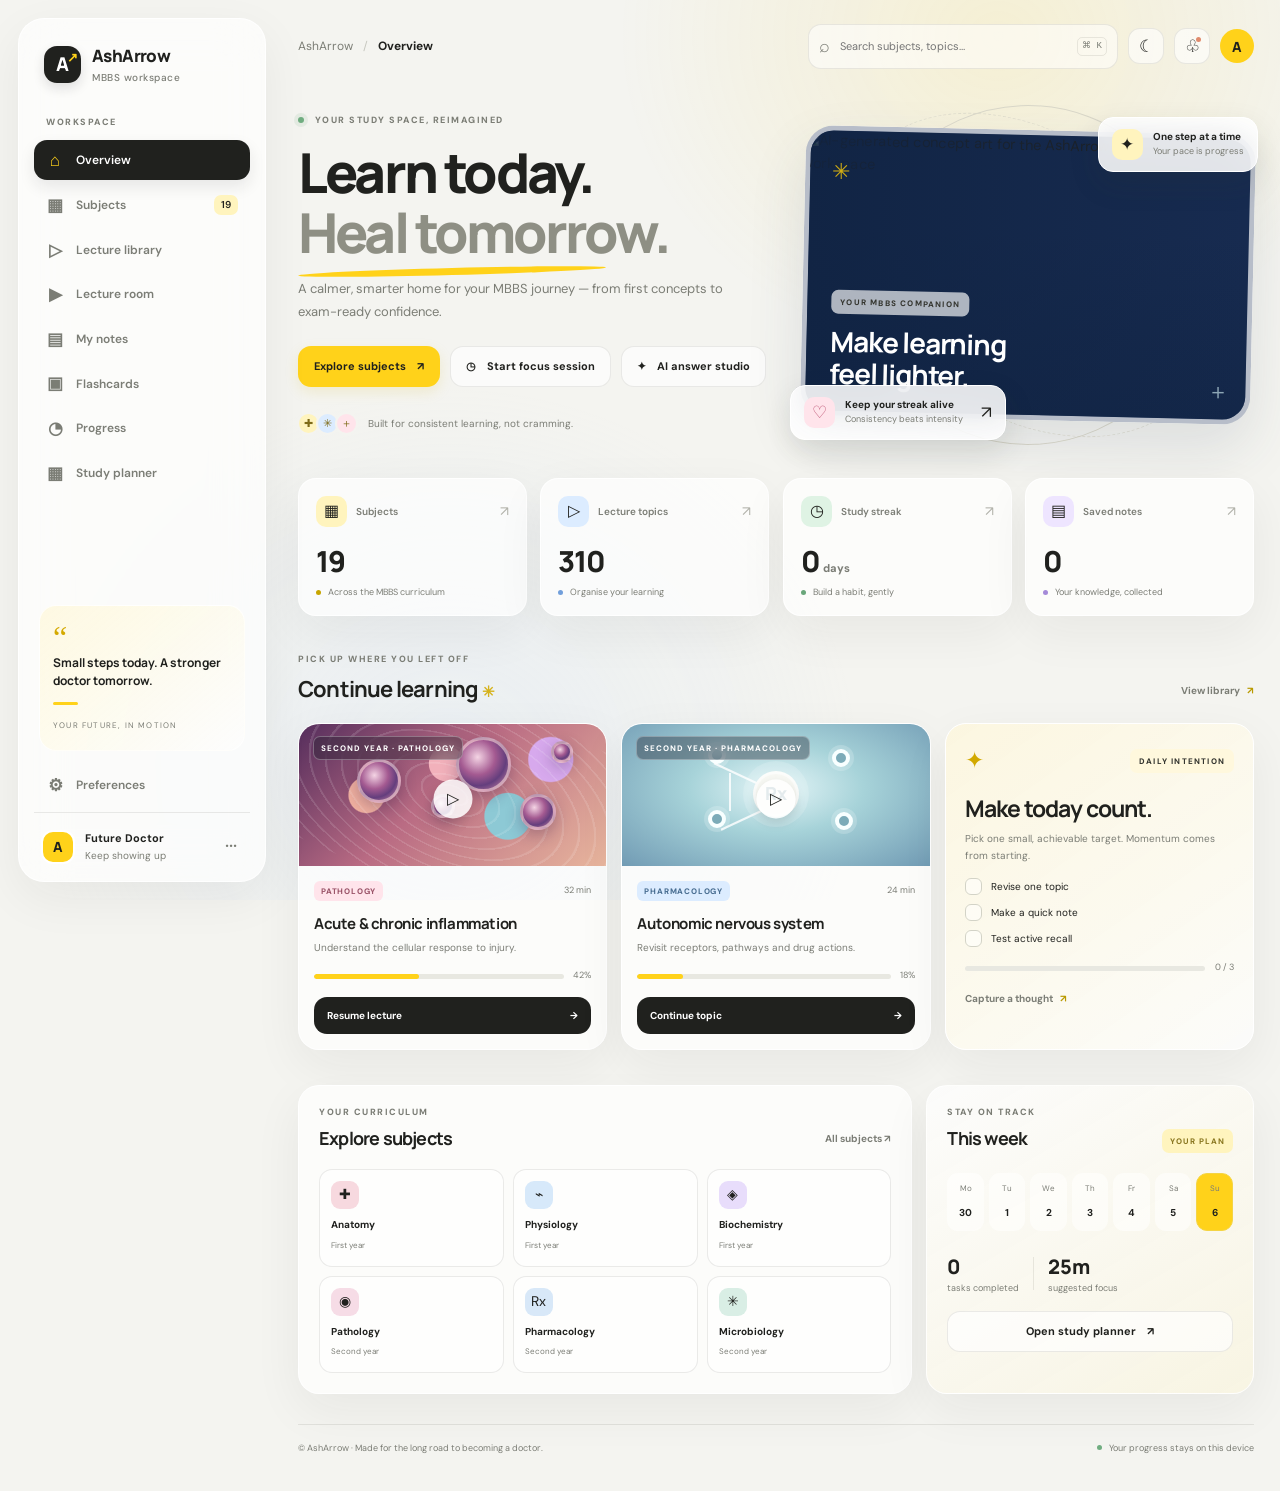
==== commit 789b191e: "Add files via upload" ====
--- a/index.html
+++ b/index.html
@@ -3,9 +3,9 @@
 <head>
   <meta charset="utf-8" />
   <meta name="viewport" content="width=device-width, initial-scale=1" />
-  <meta name="theme-color" content="#07152d" />
+  <meta name="theme-color" content="#f4f4f0" />
   <link rel="manifest" href="manifest.webmanifest" />
-  <meta name="description" content="AshArrow — a dark, glassy MBBS learning workspace with subjects, lectures, notes and active recall." />
+  <meta name="description" content="AshArrow — a focused, beautiful learning workspace for MBBS students." />
   <title>AshArrow — Your MBBS workspace</title>
   <link rel="preconnect" href="https://fonts.googleapis.com">
   <link rel="preconnect" href="https://fonts.gstatic.com" crossorigin>
@@ -21,6 +21,7 @@
         <button class="nav-item active" data-view="home"><span class="nav-icon">⌂</span>Overview</button>
         <button class="nav-item" data-view="subjects"><span class="nav-icon">▦</span>Subjects <span class="nav-count">19</span></button>
         <button class="nav-item" data-view="lectures"><span class="nav-icon">▷</span>Lecture library</button>
+        <a class="nav-item" href="lecture.html"><span class="nav-icon">▶</span>Lecture room</a>
         <button class="nav-item" data-view="notes"><span class="nav-icon">▤</span>My notes</button>
         <button class="nav-item" data-view="flashcards"><span class="nav-icon">▣</span>Flashcards</button>
         <button class="nav-item" data-view="progress"><span class="nav-icon">◔</span>Progress</button>
--- a/styles.css
+++ b/styles.css
@@ -2,10 +2,3 @@
 body.dark{--bg:#151713;--surface:rgba(35,38,31,.76);--surface-solid:#23261f;--text:#f2f1e9;--muted:#a1a397;--line:rgba(240,240,220,.1);--yellow:#ffd21a;--yellow-soft:#514719;--blue:#26394c;--green:#253d2b;--violet:#382e4b;--pink:#4a2e37;--shadow:0 16px 50px rgba(0,0,0,.15);color-scheme:dark}body.dark:before{background:radial-gradient(ellipse at 78% 4%,rgba(255,210,26,.08),transparent 27%),radial-gradient(ellipse at 35% 85%,rgba(67,91,116,.16),transparent 35%)}body.dark .glass{border-color:#ffffff12}body.dark .global-search,body.dark .inline-search,body.dark .icon-button,body.dark .btn-secondary,body.dark .subject-mini,body.dark .subject-card,.dark .lecture-row,body.dark .lecture-row,body.dark .note-list-item.active,body.dark .task-row,body.dark .calendar-day,body.dark .flashcard{background:var(--surface)}body.dark .nav-item.active{background:var(--yellow);color:#20211e}body.dark .nav-item.active .nav-icon{color:#20211e}body.dark .sidebar-quote,body.dark .weekly-panel,body.dark .daily-card,body.dark .activity-tip,body.dark .planner-focus{background:linear-gradient(145deg,#373322d9,#23261fbf)}body.dark .hero-art{border-color:#ffffff15}body.dark .progress-track{background:#3c3e35}body.dark .progress-ring:before{background:var(--surface-solid)}body.dark .subject-card-year,body.dark .subject-card-actions .small-action,body.dark .subject-open,body.dark .lecture-row-meta span,body.dark .filter-toolbar,body.dark .library-toolbar{background:#ffffff0d}body.dark .modal{background:#20231d}body.dark .form-field input,body.dark .form-field textarea,body.dark .form-field select,body.dark .editor-toolbar select,body.dark .library-toolbar select,body.dark .note-list-item.active{background:#ffffff0a;color:var(--text)}body.dark .flash-rating button{background:#303329;color:var(--text)}body.dark .flash-rating button:last-child{background:var(--green)}body.dark .daily-checklist input:checked+.custom-check{color:#20211e}body.dark .week-day.today,body.dark .calendar-day.selected{background:var(--yellow);color:#20211e}body.dark .profile-mini .avatar{border-color:#34362e}
 @media(min-width:1500px){.app-shell{grid-template-columns:260px minmax(0,1fr);gap:30px;padding:22px}.sidebar{height:calc(100vh - 44px);top:22px}.welcome-row{min-height:395px}.hero-art{height:325px;width:min(100%,500px)}.continue-art{height:160px}}@media(max-width:1150px){.app-shell{grid-template-columns:218px minmax(0,1fr);gap:17px;padding:14px}.sidebar{height:calc(100vh - 28px);top:14px}.welcome-row{grid-template-columns:1fr .85fr;gap:10px}.hero-art{height:250px}.chip-top{right:-2px}.chip-bottom{left:-3px}.stats-grid{grid-template-columns:repeat(2,minmax(0,1fr))}.continue-grid{grid-template-columns:repeat(2,minmax(0,1fr))}.daily-card{grid-column:span 2}.subject-grid{grid-template-columns:repeat(2,minmax(0,1fr))}.lower-grid{grid-template-columns:1fr}.subject-mini-grid{grid-template-columns:repeat(3,minmax(0,1fr))}}@media(max-width:820px){.app-shell{display:block;padding:12px}.sidebar{position:fixed;left:12px;top:12px;bottom:12px;height:auto;width:260px;transform:translateX(calc(-100% - 25px));transition:transform .32s cubic-bezier(.2,.8,.2,1);box-shadow:0 20px 60px #0002;background:var(--bg);z-index:50}.sidebar.open{transform:translateX(0)}.main-area{padding:0 3px}.mobile-menu{display:grid}.topbar{gap:9px;margin-bottom:15px}.breadcrumb{margin-right:auto}.global-search{width:min(280px,36vw)}.global-search kbd{display:none}.welcome-row{grid-template-columns:1fr minmax(250px,.75fr);min-height:300px}.welcome-row h1{font-size:42px}.hero-art-wrap{min-height:285px}.hero-art{height:225px}.chip-top{top:0}.chip-bottom{bottom:0}.art-chip{padding:8px}.art-chip b{font-size:9px}.art-chip small{font-size:8px}.lower-grid{grid-template-columns:1fr 1fr}.subject-mini-grid{grid-template-columns:repeat(2,minmax(0,1fr))}.notes-layout{grid-template-columns:220px minmax(0,1fr)}.flash-layout,.progress-overview,.activity-grid,.planner-layout{grid-template-columns:1fr}.flash-side{display:grid;grid-template-columns:1fr 1fr;column-gap:15px}.flash-side .eyebrow,.flash-side h3,.flash-side>p{grid-column:span 2}.flash-side .btn,.flash-side>.muted{grid-column:span 2}.flash-side .recall-metric{border-top:1px solid var(--line)}.progress-side-stats{grid-template-columns:repeat(3,minmax(0,1fr))}.progress-mini{padding:11px;gap:8px}.progress-mini b{font-size:18px}}@media(max-width:620px){.app-shell{padding:9px}.topbar{height:49px;margin-bottom:12px}.top-actions{gap:6px}.global-search{width:36px;padding:8px;justify-content:center;background:transparent;border:0}.global-search input,.global-search kbd{display:none}.global-search>span{font-size:21px}.icon-button{width:33px;height:33px;border-radius:11px}.avatar-top{width:31px;height:31px}.breadcrumb{font-size:11px;gap:6px}.welcome-row{display:flex;flex-direction:column;align-items:stretch;gap:0;margin-top:8px;margin-bottom:23px}.welcome-row h1{font-size:43px;letter-spacing:-2.5px;margin-top:12px}.hero-copy{font-size:12px;max-width:390px}.hero-actions .btn{padding:11px 12px}.hero-proof{margin-top:16px}.hero-art-wrap{min-height:260px;margin:12px 0 0}.hero-art{height:220px;width:85%;margin-left:5%;border-radius:22px}.art-orbit{width:260px;height:260px}.orbit-two{width:290px;height:220px}.chip-top{right:0;top:4px}.chip-bottom{left:0;bottom:0}.plus-a{left:2px}.plus-b{right:0}.stats-grid{gap:9px;margin-bottom:29px}.stat-card{padding:13px;border-radius:16px}.stat-value{font-size:26px;margin-top:9px}.stat-foot{font-size:8px;line-height:1.5}.stat-top{gap:7px}.stat-icon{width:28px;height:28px}.section-heading h2{font-size:20px}.continue-grid{grid-template-columns:1fr;gap:12px}.continue-art{height:150px}.daily-card{grid-column:auto}.lower-grid{grid-template-columns:1fr;gap:12px}.panel{padding:16px}.subject-mini-grid{grid-template-columns:repeat(3,minmax(0,1fr))}.subject-mini{padding:9px}.subject-mini b{font-size:9px}.footer{flex-direction:column;align-items:flex-start;line-height:1.7}.page-intro{padding:13px 0 20px;align-items:flex-start}.page-intro h1{font-size:35px;letter-spacing:-2px}.page-intro p{font-size:11px}.intro-stamp{width:66px;height:66px}.intro-stamp span{font-size:18px}.intro-stamp small{font-size:6px}.page-intro>.btn{padding:10px;font-size:9px}.filter-toolbar,.library-toolbar{padding:9px;gap:8px}.filter-pills{width:100%;display:grid;grid-template-columns:repeat(3,minmax(0,1fr))}.filter-pill{padding:8px 4px;font-size:9px}.filter-toolbar .inline-search{width:100%}.subject-grid{grid-template-columns:1fr;gap:10px}.subject-card{padding:16px}.subject-card h3{margin-top:12px}.subject-card p{min-height:0}.subject-card-bottom{margin-top:12px}.library-toolbar .inline-search{flex:1}.library-toolbar select{flex:1;min-width:120px}.library-toolbar .btn{width:100%}.lecture-row{grid-template-columns:43px minmax(0,1fr);gap:10px;padding:12px}.lecture-thumb{width:43px;height:43px;border-radius:12px}.lecture-row-actions{grid-column:2;justify-content:flex-start}.notes-layout{grid-template-columns:1fr}.notes-side{max-height:225px}.notes-list{max-height:100px;grid-template-columns:repeat(2,minmax(0,1fr))}.note-editor{padding:15px;min-height:440px}.note-title-input{font-size:20px}.editor-bottom{align-items:flex-start;flex-direction:column}.editor-bottom>div{width:100%}.editor-bottom .btn{flex:1}.flashcard{min-height:310px;padding:18px}.flash-question{font-size:23px}.flash-side{display:block;padding:18px}.flash-side .eyebrow,.flash-side h3,.flash-side>p,.flash-side .btn,.flash-side>.muted{grid-column:auto}.progress-ring-wrap{gap:18px}.progress-ring{width:120px;height:120px}.progress-ring b{font-size:25px}.progress-side-stats{grid-template-columns:1fr}.progress-mini{padding:12px}.subject-progress-list{padding:5px 12px}.subject-progress-row{grid-template-columns:minmax(105px,1fr) minmax(55px,1.2fr) 30px;gap:9px}.subject-progress-name{font-size:9px;gap:6px}.subject-progress-name span{width:24px;height:24px}.activity-chart,.activity-tip,.planner-calendar,.planner-focus{padding:16px}.calendar-days{gap:4px}.calendar-day{padding:8px 0;border-radius:10px}.calendar-day small{font-size:7px}.calendar-day b{font-size:10px}.calendar-selected{align-items:flex-start}.calendar-selected .text-link{font-size:9px}.modal{padding:18px;border-radius:20px}.modal-head h2{font-size:20px}.toast-region{left:12px;right:12px;bottom:12px}.toast{max-width:none}.hero-art img{object-position:50% 25%}}@media(prefers-reduced-motion:reduce){*,*:before,*:after{scroll-behavior:auto!important;animation-duration:.01ms!important;animation-iteration-count:1!important;transition-duration:.01ms!important}.reveal{opacity:1;transform:none}}
 .video-frame{width:100%;aspect-ratio:16/9;overflow:hidden;border-radius:15px;background:#111;margin:12px 0 6px;border:1px solid var(--line)}.video-frame iframe,.video-frame video{width:100%;height:100%;border:0;display:block}.lecture-placeholder{padding:30px 18px;text-align:center;border-radius:17px;border:1px dashed var(--line);background:#ffffff70;margin:12px 0}.lecture-placeholder>span{width:52px;height:52px;border-radius:17px;background:var(--yellow-soft);display:grid;place-items:center;margin:0 auto 13px;font-size:22px}.lecture-placeholder h3{font-family:var(--display);font-size:17px;margin:0 0 7px}.lecture-placeholder p{font-size:10px;color:var(--muted);line-height:1.7;max-width:340px;margin:0 auto 14px}.lecture-modal-meta{display:flex;align-items:center;gap:9px;font-size:9px;color:var(--muted)}.lecture-modal-actions{display:flex;gap:8px;flex-wrap:wrap;margin:13px 0}.lecture-modal-actions .btn{font-size:9px;padding:9px 11px}.lecture-description{border-top:1px solid var(--line);padding-top:13px;margin-top:8px}.lecture-description b{font-size:11px}.lecture-description p{font-size:10px;color:var(--muted);line-height:1.7}.subject-modal-intro{display:flex;align-items:center;gap:13px;padding:12px;background:#ffffff7d;border:1px solid var(--line);border-radius:14px;margin-bottom:14px}.subject-modal-intro .subject-card-icon{flex:0 0 auto}.subject-modal-intro h3{font-family:var(--display);font-size:13px;margin:0 0 4px}.subject-modal-intro p{font-size:9px;color:var(--muted);margin:0}.topic-modal-list{display:grid;gap:6px;margin:12px 0 16px}.topic-modal-row{display:flex;align-items:center;gap:11px;text-align:left;border:1px solid var(--line);border-radius:12px;background:#ffffff85;padding:10px;transition:background .2s,transform .2s}.topic-modal-row:hover{background:#fff;transform:translateX(2px)}.topic-number{width:32px;height:32px;flex:0 0 auto;border-radius:10px;background:var(--yellow-soft);display:grid;place-items:center;font-size:10px;font-weight:800}.topic-modal-row>span:nth-child(2){min-width:0;flex:1}.topic-modal-row b{display:block;font-size:10px}.topic-modal-row small{display:block;font-size:8px;color:var(--muted);margin-top:3px}.topic-status{font-size:15px;color:#a9982b}.subject-modal-intro+.topic-modal-list{max-height:320px;overflow:auto;padding-right:3px}body.dark .lecture-placeholder,body.dark .subject-modal-intro,body.dark .topic-modal-row{background:#ffffff08}body.dark .topic-modal-row:hover{background:#ffffff12}
-
-/* Reference-led visual refresh: midnight medical workspace */
-:root{--bg:#07152d;--surface:rgba(12,35,69,.78);--surface-solid:#0d2446;--text:#edf5ff;--muted:#9bb1d0;--line:rgba(135,177,232,.19);--yellow:#ffd45a;--yellow-soft:#473f2b;--blue:#143a68;--green:#123e48;--violet:#332b62;--pink:#4d294b;--shadow:0 18px 55px rgba(0,0,0,.22);--radius:18px;color-scheme:dark}
-body{background:#07152d;color:var(--text)}body:before{background:radial-gradient(ellipse at 78% 3%,rgba(44,126,220,.22),transparent 30%),radial-gradient(ellipse at 25% 75%,rgba(40,93,159,.15),transparent 36%),linear-gradient(130deg,#07152d,#091d3b 60%,#07152d)}
-.app-shell{max-width:1800px;grid-template-columns:238px minmax(0,1fr);gap:18px;padding:16px}.glass,.sidebar{background:linear-gradient(145deg,rgba(17,48,88,.86),rgba(8,28,56,.83));border-color:rgba(142,186,244,.2);box-shadow:0 18px 48px rgba(0,0,0,.18);backdrop-filter:blur(22px)}.sidebar{border-radius:19px;padding:22px 13px 14px}.brand{color:#f3f7ff}.brand-mark{background:linear-gradient(135deg,#3b91ff,#2560d2);color:white;border-radius:12px;box-shadow:0 5px 18px #1768dc55}.brand-mark span{color:#ffe16d}.brand small,.sidebar-label,.eyebrow,.muted{color:#8fa9cc}.nav-item{color:#a9bdd8;border-radius:10px}.nav-item:hover{background:#173a68;color:white}.nav-item.active{background:linear-gradient(110deg,#1767c7,#17458c);color:#fff;box-shadow:0 7px 20px #0056b833}.nav-item.active .nav-icon{color:#dcecff}.nav-icon{color:#8eacd3}.nav-count{background:#203f6b;color:#e8f2ff}.sidebar-quote{background:linear-gradient(140deg,#12345d,#102847);border-color:#254a75}.sidebar-quote p{color:#e6f0ff}.quote-mark{color:#ffd45a}.avatar{background:#dceaff;color:#16345a;border-color:#3b5d8a}.profile-mini{border-color:var(--line)}.topbar{margin-bottom:24px}.global-search,.inline-search{background:#0b2445;border-color:#24466f;color:#9db6d6}.global-search input,.inline-search input{color:#eef6ff}.global-search kbd{border-color:#315078;color:#9db6d6}.icon-button{background:#102c51;border-color:#28496f;color:#e6f0ff}.icon-button:hover{background:#1c4779}.welcome-row{grid-template-columns:minmax(0,1fr) minmax(350px,.95fr);gap:26px;min-height:370px}.welcome-row h1,.page-intro h1{color:#f4f8ff}.welcome-row h1 em,.page-intro h1 em{color:#82b8ff}.welcome-row h1 em:after{background:#ffd45a;z-index:0;opacity:.8;height:5px}.hero-copy,.page-intro p{color:#a9bedb}.btn-primary{background:linear-gradient(135deg,#ffd965,#ffbf37);color:#132744;box-shadow:0 6px 18px #ffcb4b25}.btn-primary:hover{background:#ffe17b}.btn-secondary{background:#12315a;color:#eaf3ff;border-color:#31557f}.btn-dark{background:#1d64bd;color:white}.hero-art{width:min(100%,500px);height:310px;border:1px solid #4774a5;border-radius:18px;transform:none;background:#0a2144;box-shadow:0 25px 65px #0005}.hero-art img{object-fit:cover;object-position:0 0;filter:saturate(.92);transform:scale(1.02)}.art-overlay{background:linear-gradient(90deg,#061b35df 0%,#061b3555 46%,transparent 100%),linear-gradient(0deg,#061b35a6,transparent 65%)}.art-chip{background:#102c50ed;border-color:#31547c;color:#f1f6ff;box-shadow:0 12px 30px #0004}.art-chip small{color:#a6bddb}.chip-icon{background:#294875;color:#ffda63}.mini-heart{background:#492e54;color:#ffa9d3}.art-orbit{border-color:#31557b}.floating-plus{color:#ffd45a}.plus-b{color:#81b9ff}.hero-proof{color:#a6bddb}.avatar-stack span{border-color:#0b1c37;background:#204a78;color:#d8eaff}.avatar-stack span:nth-child(2){background:#4b386b}.avatar-stack span:nth-child(3){background:#315b53}.stats-grid{gap:14px}.stat-card,.continue-card,.daily-card,.panel,.notes-side,.note-editor,.flash-side,.progress-big,.progress-mini,.activity-chart,.activity-tip,.planner-calendar,.planner-focus{border-radius:16px}.stat-card{background:linear-gradient(145deg,rgba(20,57,100,.82),rgba(10,31,61,.88));border-color:#244b77}.stat-card:hover{border-color:#5799e5}.stat-icon{background:#183c68;color:#cde4ff}.stat-icon.yellow{background:#4b432b;color:#ffe08b}.stat-icon.blue{background:#1a426d;color:#8ed7ff}.stat-icon.green{background:#17484b;color:#85e4c9}.stat-icon.violet{background:#3d326b;color:#d1baff}.stat-value{color:#f5f9ff}.stat-foot{color:#a5bbd7}.section-heading h2{color:#f0f6ff}.text-link{color:#85baff}.continue-card{background:#0b2242;border-color:#24466d;overflow:hidden}.continue-art{border-bottom:1px solid #27476b}.continue-body p{color:#a2b8d5}.subject-tag{border:1px solid #365b82}.tag-pink{background:#432744;color:#ffb7d4}.tag-blue{background:#183d66;color:#9dd9ff}.progress-track{background:#18365a}.progress-track span{background:linear-gradient(90deg,#3f9bff,#73d8f1)}.daily-card{background:linear-gradient(145deg,#142f55,#0b2140);border-color:#2c4e78}.daily-checklist label{color:#c4d5e9}.custom-check{background:#17385f;border-color:#43648a}.week-badge,.count-pill{background:#183b65;color:#bcd9ff}.subject-mini,.subject-card{background:linear-gradient(145deg,#12335c,#0a2243);border-color:#2a4f7a}.subject-mini:hover,.subject-card:hover{border-color:#4b9ce7}.subject-card p,.subject-mini small{color:#a8bedb}.subject-card-icon{box-shadow:0 7px 20px #0003}.filter-toolbar,.library-toolbar{background:#0c2547;border-color:#24466d}.filter-pill{color:#a6bdd7}.filter-pill.active{background:#1c63b5;color:white}.lecture-row,.note-list-item,.task-item{background:#0e294c;border-color:#26486f}.lecture-row:hover,.note-list-item:hover{background:#12345d}.lecture-row h3,.note-list-item b{color:#edf5ff}.lecture-row p,.lecture-row-meta{color:#a1b8d7}.notes-list,.note-editor textarea,.note-title-input,.form-field input,.form-field textarea,.form-field select,.editor-toolbar select,.library-toolbar select{background:#0a2140;color:#edf5ff;border-color:#2b4d75}.note-editor textarea::placeholder,.form-field input::placeholder{color:#7894b8}.editor-toolbar,.editor-bottom{border-color:#284a70}.flashcard{background:radial-gradient(circle at 85% 8%,#24548b,transparent 40%),linear-gradient(145deg,#173f70,#0b2446);border-color:#37679b;color:#f0f7ff}.flash-hint,.flash-card-bottom{color:#a8c1e0}.flash-answer{color:#d2e8ff}.progress-ring{background:conic-gradient(#3a9cff var(--progress,0%),#18365a 0)}.progress-ring:before{background:#0c2547}.subject-progress-list{background:#0c2547;border-color:#24466d}.subject-progress-row{border-color:#24466d}.subject-progress-name{color:#dbe9fa}.chart-bars{border-color:#24466d}.chart-bar{background:linear-gradient(180deg,#4da8ff,#2455a0)}.activity-tip{background:linear-gradient(145deg,#132f56,#0a2140);border-color:#294c76}.activity-tip p,.planner-focus p{color:#a8bed9}.calendar-day{background:#0c2749;border-color:#25496f;color:#bed1e8}.calendar-day.selected,.calendar-day.today{background:#1d63b4;color:#fff}.task-item input:checked+span{color:#7695b7}.focus-illustration{background:radial-gradient(circle,#214f81,#102c51);border-color:#4774a5}.timer-display{color:#f1f7ff}.modal-backdrop{background:#020b19b8;backdrop-filter:blur(8px)}.modal{background:#0c2547;border-color:#31577f;color:#edf5ff}.modal-head{border-color:#27496f}.form-field label,.modal p{color:#afc4df}.toast{background:#16365d;color:#f1f7ff;border-color:#3b6390}.library-note{background:#102b4e;border-color:#284b73}.footer{color:#8ea9cb;border-color:#24466d}
-body.dark{background:#07152d;color:#edf5ff}body.dark .sidebar{background:linear-gradient(145deg,#11315a,#091d39)}body.dark .hero-art{border-color:#315780}body.dark .modal{background:#0c2547}body.dark .form-field input,body.dark .form-field textarea,body.dark .form-field select,body.dark .editor-toolbar select,body.dark .library-toolbar select,body.dark .note-list-item.active{background:#0a2140;color:#edf5ff}body.dark .flash-rating button{background:#17365a;color:#edf5ff}body.dark .topic-modal-row:hover{background:#17365a}body.dark .week-day.today,body.dark .calendar-day.selected{background:#1d63b4;color:#fff}
-@media(max-width:820px){.sidebar{background:#091d39;border-color:#294c75}.welcome-row{grid-template-columns:1fr minmax(250px,.8fr)}}@media(max-width:620px){.hero-art{width:92%;height:225px}.hero-art img{object-position:0 0}.art-chip{background:#102c50ed}.welcome-row h1{font-size:42px}}
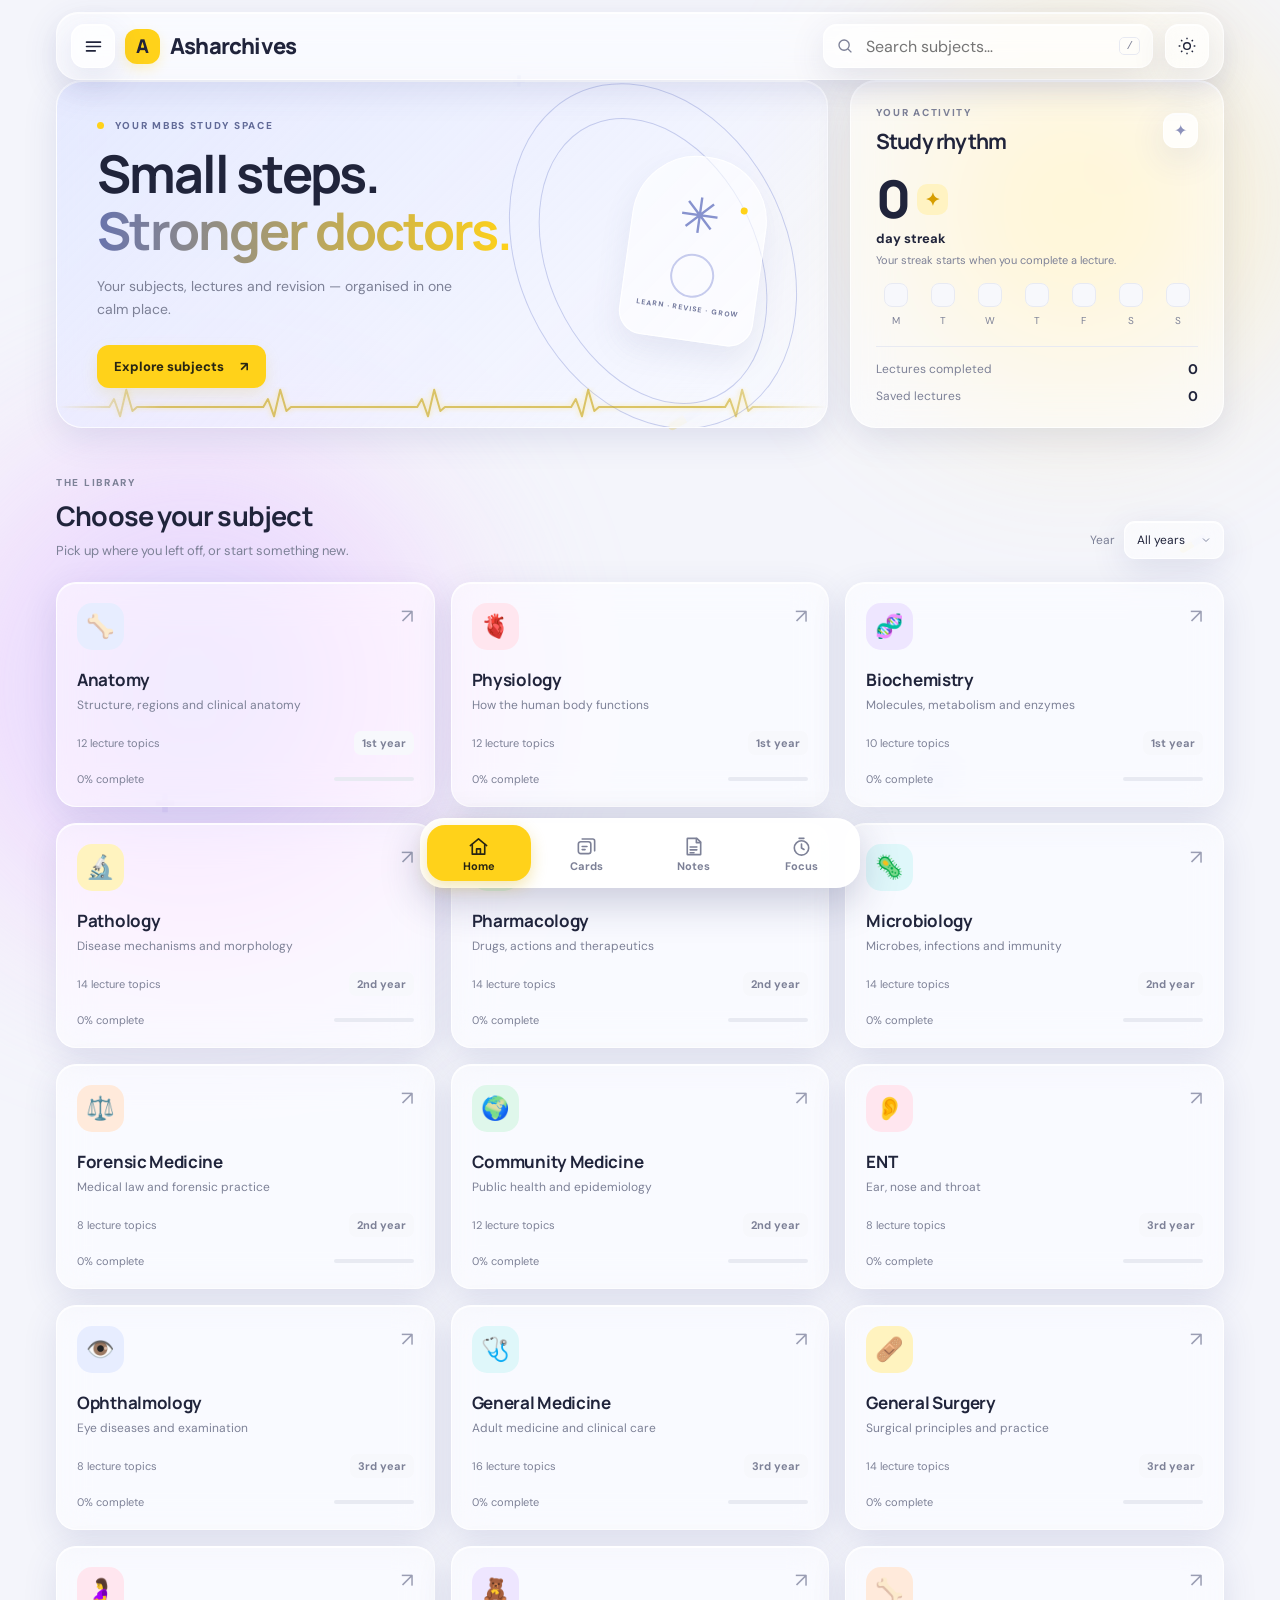
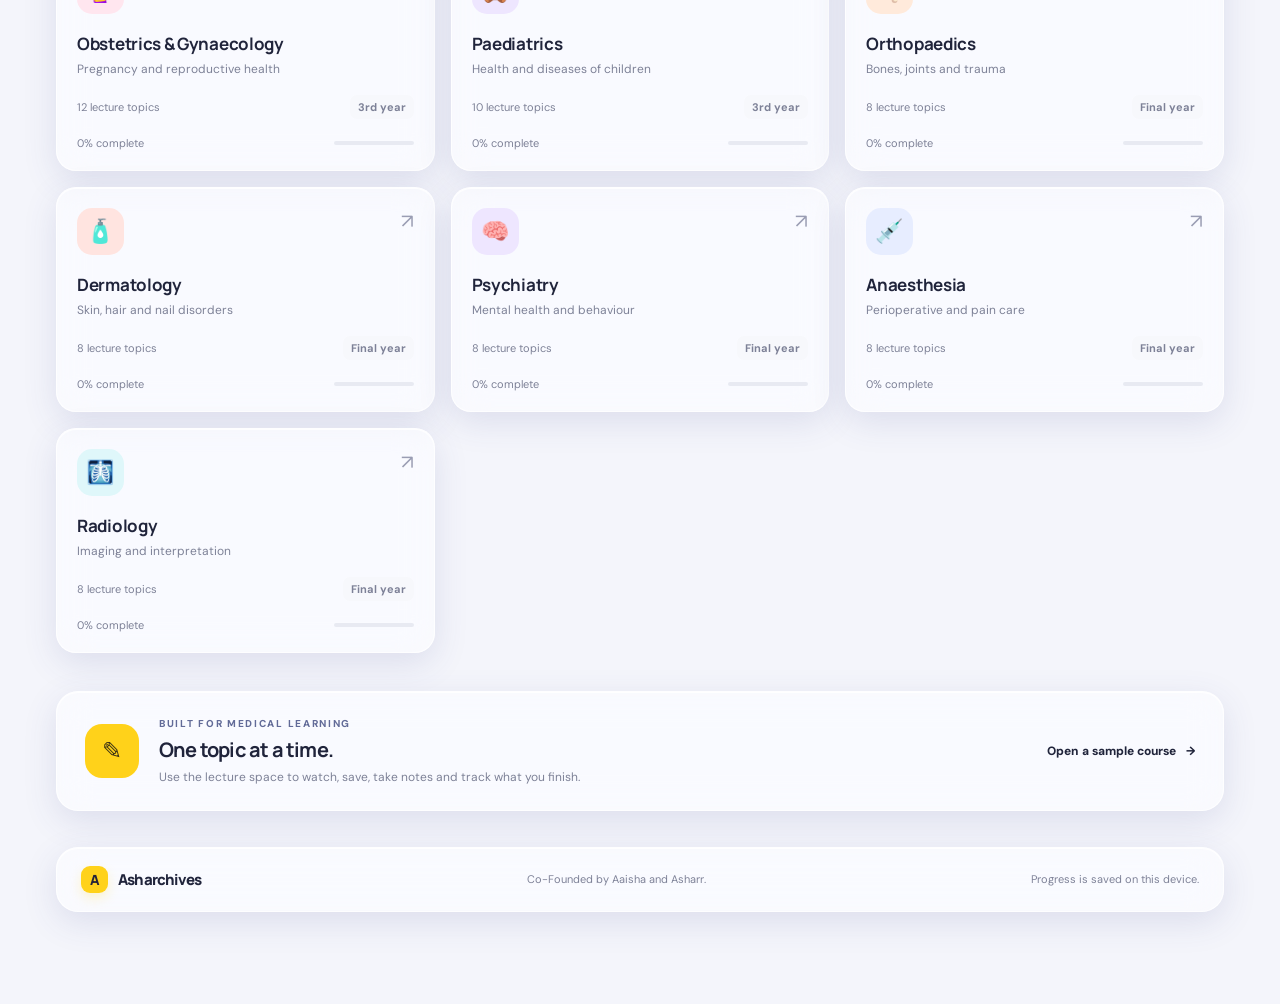
==== commit ca8a1305: "Add files via upload" ====
--- a/index.html
+++ b/index.html
@@ -1,91 +1,89 @@
-<!doctype html>
+<!DOCTYPE html>
 <html lang="en">
 <head>
-  <meta charset="utf-8" />
-  <meta name="viewport" content="width=device-width, initial-scale=1" />
-  <meta name="theme-color" content="#f4f4f0" />
-  <link rel="manifest" href="manifest.webmanifest" />
-  <meta name="description" content="AshArrow — a focused, beautiful learning workspace for MBBS students." />
-  <title>AshArrow — Your MBBS workspace</title>
+  <meta charset="UTF-8">
+  <meta name="viewport" content="width=device-width, initial-scale=1, viewport-fit=cover">
+  <meta name="theme-color" content="#f4f5fb">
+  <title>Asharchives — Your MBBS learning space</title>
   <link rel="preconnect" href="https://fonts.googleapis.com">
   <link rel="preconnect" href="https://fonts.gstatic.com" crossorigin>
   <link href="https://fonts.googleapis.com/css2?family=DM+Sans:wght@400;500;600;700&family=Manrope:wght@400;500;600;700;800&display=swap" rel="stylesheet">
-  <link rel="stylesheet" href="styles.css" />
+  <link rel="stylesheet" href="styles.css">
+  <link rel="stylesheet" href="glass.css">
+  <link rel="stylesheet" href="nav.css">
+  <script src="app.js" defer></script>
+  <script src="glass.js" defer></script>
+  <script src="subjects.js" defer></script>
+  <script src="nav.js" defer></script>
 </head>
-<body>
+<body data-page="home">
   <div class="app-shell">
-    <aside class="sidebar glass" id="sidebar">
-      <a class="brand" href="#home" aria-label="AshArrow home"><span class="brand-mark">A<span>↗</span></span><span>AshArrow<small>MBBS workspace</small></span></a>
-      <div class="sidebar-label">WORKSPACE</div>
-      <nav class="nav-list" aria-label="Main navigation">
-        <button class="nav-item active" data-view="home"><span class="nav-icon">⌂</span>Overview</button>
-        <button class="nav-item" data-view="subjects"><span class="nav-icon">▦</span>Subjects <span class="nav-count">19</span></button>
-        <button class="nav-item" data-view="lectures"><span class="nav-icon">▷</span>Lecture library</button>
-        <a class="nav-item" href="lecture.html"><span class="nav-icon">▶</span>Lecture room</a>
-        <button class="nav-item" data-view="notes"><span class="nav-icon">▤</span>My notes</button>
-        <button class="nav-item" data-view="flashcards"><span class="nav-icon">▣</span>Flashcards</button>
-        <button class="nav-item" data-view="progress"><span class="nav-icon">◔</span>Progress</button>
-        <button class="nav-item" data-view="planner"><span class="nav-icon">▦</span>Study planner</button>
-      </nav>
-      <div class="sidebar-bottom">
-        <div class="sidebar-quote"><span class="quote-mark">“</span><p>Small steps today. A stronger doctor tomorrow.</p><span class="quote-line"></span><small>YOUR FUTURE, IN MOTION</small></div>
-        <button class="nav-item" data-action="settings"><span class="nav-icon">⚙</span>Preferences</button>
-        <div class="profile-mini"><div class="avatar">A</div><div><b>Future Doctor</b><small>Keep showing up</small></div><button class="more-btn" data-action="settings" aria-label="Open settings">···</button></div>
+    <header class="topbar">
+      <div class="topbar-left">
+        <button class="icon-button menu-button" type="button" data-menu-toggle aria-label="Open menu" aria-expanded="false" aria-controls="drawer"><svg viewBox="0 0 24 24" aria-hidden="true"><path d="M4 7h16M4 12h16M4 17h10"/></svg></button>
+        <a class="brand" href="index.html" aria-label="Asharchives home">
+        <span class="brand-mark">A</span><span>Asharchives</span>
+      </a>
       </div>
-    </aside>
+      <div class="topbar-actions">
+        <label class="searchbox" aria-label="Search subjects">
+          <svg viewBox="0 0 24 24" aria-hidden="true"><circle cx="10.8" cy="10.8" r="6.8"></circle><path d="m16 16 4.5 4.5"></path></svg>
+          <input id="subjectSearch" type="search" placeholder="Search subjects…" autocomplete="off">
+          <kbd>/</kbd>
+        </label>
+        <button class="icon-button theme-toggle" id="themeToggle" type="button" aria-label="Switch color theme" title="Switch light/dark mode">
+          <svg class="sun-icon" viewBox="0 0 24 24" aria-hidden="true"><circle cx="12" cy="12" r="4"></circle><path d="M12 2v2m0 16v2M4.93 4.93l1.42 1.42m11.3 11.3 1.42 1.42M2 12h2m16 0h2M4.93 19.07l1.42-1.42m11.3-11.3 1.42-1.42"></path></svg>
+          <svg class="moon-icon" viewBox="0 0 24 24" aria-hidden="true"><path d="M20.3 15.4A8.5 8.5 0 0 1 8.6 3.7 8.6 8.6 0 1 0 20.3 15.4Z"></path></svg>
+        </button>
+      </div>
+    </header>
 
-    <main class="main-area">
-      <header class="topbar">
-        <button class="mobile-menu icon-button" id="menuToggle" aria-label="Toggle menu">☰</button>
-        <div class="breadcrumb"><span class="muted">AshArrow</span><span class="crumb-slash">/</span><strong id="crumbTitle">Overview</strong></div>
-        <div class="top-actions">
-          <label class="global-search"><span>⌕</span><input id="globalSearch" type="search" placeholder="Search subjects, topics…" aria-label="Search subjects and topics"><kbd>⌘ K</kbd></label>
-          <button class="icon-button" id="themeToggle" title="Toggle theme" aria-label="Toggle dark mode">☾</button>
-          <button class="icon-button notification-button" id="notificationBtn" title="Study reminders" aria-label="Study reminders">♧<i></i></button>
-          <button class="avatar avatar-top" data-action="settings" aria-label="Open profile">A</button>
+    <main>
+      <section class="welcome-grid">
+        <div class="hero-card">
+          <div class="eyebrow"><span class="eyebrow-dot"></span> YOUR MBBS STUDY SPACE</div>
+          <h1>Small steps.<br><span>Stronger doctors.</span></h1>
+          <p class="hero-copy">Your subjects, lectures and revision — organised in one calm place.</p>
+          <a class="primary-button" href="#subjects">Explore subjects <span aria-hidden="true">↗</span></a>
+          <div class="hero-decoration" aria-hidden="true">
+            <div class="orbit orbit-one"></div><div class="orbit orbit-two"></div>
+            <div class="anatomy-card"><span class="anatomy-spark">✳</span><span class="anatomy-line"></span><span class="anatomy-dot"></span><span class="anatomy-label">LEARN · REVISE · GROW</span></div>
+          </div>
+          <div class="ecg" data-ecg aria-hidden="true"></div>
         </div>
-      </header>
-
-      <section class="page-view active" id="view-home">
-        <div class="welcome-row reveal">
-          <div><div class="eyebrow"><span class="pulse-dot"></span> YOUR STUDY SPACE, REIMAGINED</div><h1>Learn today.<br><em>Heal tomorrow.</em></h1><p class="hero-copy">A calmer, smarter home for your MBBS journey — from first concepts to exam-ready confidence.</p><div class="hero-actions"><button class="btn btn-primary" data-view="subjects">Explore subjects <span>↗</span></button><button class="btn btn-secondary" data-action="focus"><span>◷</span> Start focus session</button><button class="btn btn-secondary" data-action="ai-answer"><span>✦</span> AI answer studio</button></div><div class="hero-proof"><div class="avatar-stack"><span>✚</span><span>✳</span><span>＋</span></div><span>Built for consistent learning, not cramming.</span></div></div>
-          <div class="hero-art-wrap"><div class="art-orbit orbit-one"></div><div class="art-orbit orbit-two"></div><div class="art-chip chip-top"><span class="chip-icon">✦</span><span><b>One step at a time</b><small>Your pace is progress</small></span></div><div class="hero-art"><img src="assets/ai-medical-dashboard.png" alt="AI-generated concept art for the AshArrow medical learning workspace"><div class="art-overlay"></div><div class="art-caption"><span class="tiny-pill">YOUR MBBS COMPANION</span><h3>Make learning<br>feel lighter.</h3></div></div><div class="art-chip chip-bottom"><span class="mini-heart">♡</span><span><b>Keep your streak alive</b><small>Consistency beats intensity</small></span><span class="chip-arrow">↗</span></div><span class="floating-plus plus-a">✳</span><span class="floating-plus plus-b">＋</span></div>
-        </div>
-
-        <div class="stats-grid reveal stagger">
-          <article class="stat-card glass"><div class="stat-top"><span class="stat-icon yellow">▦</span><span class="stat-label">Subjects</span><span class="stat-more">↗</span></div><div class="stat-value">19</div><div class="stat-foot"><span class="tiny-dot yellow-dot"></span>Across the MBBS curriculum</div></article>
-          <article class="stat-card glass"><div class="stat-top"><span class="stat-icon blue">▷</span><span class="stat-label">Lecture topics</span><span class="stat-more">↗</span></div><div class="stat-value" id="lectureStat">312</div><div class="stat-foot"><span class="tiny-dot blue-dot"></span>Organise your learning</div></article>
-          <article class="stat-card glass"><div class="stat-top"><span class="stat-icon green">◷</span><span class="stat-label">Study streak</span><span class="stat-more">↗</span></div><div class="stat-value"><span id="streakStat">0</span><small> days</small></div><div class="stat-foot"><span class="tiny-dot green-dot"></span>Build a habit, gently</div></article>
-          <article class="stat-card glass"><div class="stat-top"><span class="stat-icon violet">▤</span><span class="stat-label">Saved notes</span><span class="stat-more">↗</span></div><div class="stat-value" id="notesStat">0</div><div class="stat-foot"><span class="tiny-dot violet-dot"></span>Your knowledge, collected</div></article>
-        </div>
-
-        <div class="section-heading reveal"><div><div class="eyebrow">PICK UP WHERE YOU LEFT OFF</div><h2>Continue learning <span class="heading-spark">✳</span></h2></div><button class="text-link" data-view="lectures">View library <span>↗</span></button></div>
-        <div class="continue-grid reveal">
-          <article class="continue-card glass"><div class="continue-art pathology-art"><div class="art-label">SECOND YEAR · PATHOLOGY</div><div class="cell-illustration"><span></span><span></span><span></span><i></i><i></i></div><div class="continue-play">▷</div></div><div class="continue-body"><div class="continue-meta"><span class="subject-tag tag-pink">PATHOLOGY</span><span>32 min</span></div><h3>Acute & chronic inflammation</h3><p>Understand the cellular response to injury.</p><div class="progress-row"><div class="progress-track"><span style="width:42%"></span></div><span>42%</span></div><button class="btn btn-dark btn-full" data-action="open-lecture" data-title="Acute & chronic inflammation">Resume lecture <span>→</span></button></div></article>
-          <article class="continue-card glass"><div class="continue-art pharma-art"><div class="art-label">SECOND YEAR · PHARMACOLOGY</div><div class="molecule-scene"><span class="mol-node n1"></span><span class="mol-node n2"></span><span class="mol-node n3"></span><span class="mol-node n4"></span><span class="mol-bond b1"></span><span class="mol-bond b2"></span><span class="mol-bond b3"></span><span class="mol-core">Rx</span></div><div class="continue-play">▷</div></div><div class="continue-body"><div class="continue-meta"><span class="subject-tag tag-blue">PHARMACOLOGY</span><span>24 min</span></div><h3>Autonomic nervous system</h3><p>Revisit receptors, pathways and drug actions.</p><div class="progress-row"><div class="progress-track"><span style="width:18%"></span></div><span>18%</span></div><button class="btn btn-dark btn-full" data-action="open-lecture" data-title="Autonomic nervous system">Continue topic <span>→</span></button></div></article>
-          <article class="daily-card glass"><div class="daily-top"><span class="daily-icon">✦</span><span class="tiny-pill">DAILY INTENTION</span></div><h3>Make today count.</h3><p>Pick one small, achievable target. Momentum comes from starting.</p><div class="daily-checklist" id="dailyChecklist"><label><input type="checkbox" data-daily="revise"><span class="custom-check">✓</span> Revise one topic</label><label><input type="checkbox" data-daily="notes"><span class="custom-check">✓</span> Make a quick note</label><label><input type="checkbox" data-daily="recall"><span class="custom-check">✓</span> Test active recall</label></div><div class="daily-progress"><div class="progress-track"><span id="dailyProgressBar" style="width:0%"></span></div><span id="dailyProgressText">0 / 3</span></div><button class="text-link" data-action="new-note">Capture a thought <span>↗</span></button></article>
-        </div>
-
-        <div class="lower-grid reveal"><section class="panel glass"><div class="section-heading compact"><div><div class="eyebrow">YOUR CURRICULUM</div><h2>Explore subjects</h2></div><button class="text-link" data-view="subjects">All subjects ↗</button></div><div class="subject-mini-grid" id="homeSubjects"></div></section><section class="panel glass weekly-panel"><div class="section-heading compact"><div><div class="eyebrow">STAY ON TRACK</div><h2>This week</h2></div><span class="week-badge">YOUR PLAN</span></div><div class="week-days" id="weekDays"></div><div class="week-summary"><div><span class="summary-number" id="weekDone">0</span><span class="summary-label">tasks completed</span></div><div class="week-summary-line"></div><div><span class="summary-number">25m</span><span class="summary-label">suggested focus</span></div></div><button class="btn btn-secondary btn-full" data-view="planner">Open study planner <span>↗</span></button></section></div>
-        <footer class="footer"><span>© AshArrow · Made for the long road to becoming a doctor.</span><span><span class="footer-dot"></span> Your progress stays on this device</span></footer>
+        <aside class="daily-card">
+          <div class="card-heading">
+            <div><p class="eyebrow muted-eyebrow">YOUR ACTIVITY</p><h2>Study rhythm</h2></div>
+            <span class="mini-icon">✦</span>
+          </div>
+          <div class="streak-number"><span id="streakCount">0</span><span class="streak-flame">✦</span></div>
+          <p class="streak-caption">day streak</p>
+          <p class="small-muted" id="streakMessage">Your streak starts when you complete a lecture.</p>
+          <div class="week-row" id="weekRow" aria-label="Activity over the last seven days"></div>
+          <div class="activity-divider"></div>
+          <div class="activity-stat"><span>Lectures completed</span><strong id="completedCount">0</strong></div>
+          <div class="activity-stat"><span>Saved lectures</span><strong id="savedCount">0</strong></div>
+        </aside>
       </section>
 
-      <section class="page-view" id="view-subjects"><div class="page-intro reveal"><div><div class="eyebrow">THE WHOLE CURRICULUM, ONE PLACE</div><h1>Explore <em>subjects.</em></h1><p>Find your next topic, organise your resources and build understanding at your own pace.</p></div><div class="intro-stamp"><span>✚</span><small>LEARN WITH<br>INTENTION</small></div></div><div class="filter-toolbar glass reveal"><div class="filter-pills" id="yearFilters"><button class="filter-pill active" data-year="All">All years</button><button class="filter-pill" data-year="First year">First year</button><button class="filter-pill" data-year="Second year">Second year</button><button class="filter-pill" data-year="Third year">Third year</button><button class="filter-pill" data-year="Final year">Final year</button></div><label class="inline-search">⌕ <input id="subjectSearch" type="search" placeholder="Find a subject…"></label></div><div class="subject-grid reveal stagger" id="subjectGrid"></div><div class="empty-state hidden" id="subjectEmpty"><span>⌕</span><h3>No subjects found</h3><p>Try another search or year filter.</p></div></section>
+      <section class="section-block" id="subjects">
+        <div class="section-heading">
+          <div><p class="eyebrow muted-eyebrow">THE LIBRARY</p><h2>Choose your subject</h2><p class="section-subtitle">Pick up where you left off, or start something new.</p></div>
+          <label class="year-select-wrap"><span>Year</span><select id="yearFilter" aria-label="Filter subjects by MBBS year"><option value="all">All years</option><option value="1">1st year</option><option value="2">2nd year</option><option value="3">3rd year</option><option value="4">Final year</option></select></label>
+        </div>
+        <div class="subject-grid" id="subjectGrid">
+          <div class="loading-card">Loading subjects…</div>
+        </div>
+        <p class="empty-state" id="emptyState" hidden>No subjects match your search. Try another name or year.</p>
+      </section>
 
-      <section class="page-view" id="view-lectures"><div class="page-intro reveal"><div><div class="eyebrow">YOUR PERSONAL LECTURE SHELF</div><h1>Lecture <em>library.</em></h1><p>Keep useful links together and return to your learning without losing your place.</p></div><button class="btn btn-primary" data-action="add-lecture">＋ Add lecture link</button></div><div class="library-toolbar glass reveal"><label class="inline-search">⌕ <input id="lectureSearch" type="search" placeholder="Search your lecture list…"></label><select id="lectureSubjectFilter" aria-label="Filter lectures by subject"><option value="All">All subjects</option></select><button class="btn btn-secondary" data-action="add-lecture">＋ Add link</button></div><div class="lecture-list" id="lectureList"></div><div class="library-note glass"><span>ⓘ</span><p><b>Bring your own links.</b> Paste a direct video URL or an embeddable player URL that you are authorised to use. Some providers block embedding; open those links in a new tab.</p></div></section>
-
-      <section class="page-view" id="view-notes"><div class="page-intro reveal"><div><div class="eyebrow">YOUR SECOND BRAIN</div><h1>Notes that <em>stick.</em></h1><p>Capture clinical pearls, revision points and questions while they are fresh.</p></div><button class="btn btn-primary" data-action="new-note">＋ New note</button></div><div class="notes-layout reveal"><aside class="notes-side glass"><div class="notes-side-top"><b>All notes</b><span class="count-pill" id="notesCountPill">0</span></div><label class="inline-search">⌕ <input id="noteSearch" type="search" placeholder="Search notes…"></label><div id="notesList" class="notes-list"></div><div class="notes-side-footer">Notes are saved locally on this device.</div></aside><div class="note-editor glass"><div class="editor-toolbar"><select id="noteSubject" aria-label="Note subject"><option>General</option></select><div class="editor-tools"><button title="Bold" data-format="bold"><b>B</b></button><button title="Italic" data-format="italic"><i>I</i></button><button title="Bullet list" data-format="insertUnorderedList">☷</button></div></div><input id="noteTitle" class="note-title-input" placeholder="Untitled note" maxlength="120"><textarea id="noteContent" placeholder="Start with the key idea…&#10;&#10;• What is the core concept?&#10;• What would you want to recall before an exam?" spellcheck="true"></textarea><div class="editor-bottom"><span id="noteSaveStatus">Ready when you are</span><div><button class="btn btn-secondary" id="newNoteBtn">Clear</button><button class="btn btn-primary" id="saveNoteBtn">Save note <span>✓</span></button></div></div></div></div></section>
-
-      <section class="page-view" id="view-flashcards"><div class="page-intro reveal"><div><div class="eyebrow">ACTIVE RECALL, WITHOUT THE FUSS</div><h1>Think. Recall. <em>Repeat.</em></h1><p>Turn key concepts into quick cards. Test yourself before looking at the answer.</p></div><button class="btn btn-primary" data-action="add-card">＋ Create card</button></div><div class="flash-layout reveal"><div class="flash-main"><div class="flash-deck-bar"><div><span class="tiny-pill">YOUR REVISION DECK</span><h2 id="deckTitle">Core MBBS recall</h2></div><div class="flash-counter"><b id="flashIndex">01</b><span>/</span><span id="flashTotal">05</span></div></div><button class="flashcard" id="flashcard" aria-label="Reveal flashcard answer"><span class="flash-card-top"><span id="flashCategory">PATHOLOGY</span><span>FLIP ↻</span></span><span class="flash-question" id="flashQuestion">What are the cardinal signs of acute inflammation?</span><span class="flash-hint" id="flashHint">Think it through, then tap to reveal</span><span class="flash-answer" id="flashAnswer"></span><span class="flash-card-bottom"><span>ASHARROW RECALL DECK</span><span>✳</span></span></button><div class="flash-controls"><button class="icon-button" id="flashPrev" aria-label="Previous flashcard">←</button><button class="btn btn-secondary" id="flashFlip">Reveal answer</button><button class="icon-button" id="flashNext" aria-label="Next flashcard">→</button></div><div class="flash-rating hidden" id="flashRating"><span>How well did you recall?</span><button data-rating="again">Again</button><button data-rating="hard">Hard</button><button data-rating="good">Got it ✓</button></div></div><aside class="flash-side glass"><div class="eyebrow">RECALL ROUTINE</div><h3>Short sessions. Stronger memory.</h3><p>Use retrieval practice, then revisit difficult cards more often.</p><div class="recall-metric"><span class="recall-icon">↻</span><div><b id="cardsReviewed">0</b><small>cards reviewed this session</small></div></div><div class="recall-metric"><span class="recall-icon">✓</span><div><b id="cardsKnown">0</b><small>marked as recalled</small></div></div><button class="btn btn-primary btn-full" data-action="add-card">Create your own card <span>＋</span></button><small class="muted">Cards and review counts stay on this device.</small></aside></div></section>
-
-      <section class="page-view" id="view-progress"><div class="page-intro reveal"><div><div class="eyebrow">NOTICE THE WORK YOU PUT IN</div><h1>Progress, not <em>perfection.</em></h1><p>Every lecture, note and revision session is a step forward.</p></div><button class="btn btn-secondary" data-action="export-data">Export my data ↗</button></div><div class="progress-overview reveal"><article class="progress-big glass"><div class="progress-big-head"><div><span class="eyebrow">YOUR LEARNING SNAPSHOT</span><h2>Keep the rhythm.</h2></div><span class="round-icon">◔</span></div><div class="progress-ring-wrap"><div class="progress-ring" id="progressRing"><div><b id="progressPercent">0%</b><small>completion</small></div></div><div class="progress-ring-copy"><b id="progressHeadline">A fresh start</b><p id="progressSubline">Choose one topic and begin. Progress builds from there.</p><button class="text-link" data-view="subjects">Choose a subject ↗</button></div></div></article><div class="progress-side-stats"><article class="glass progress-mini"><span class="stat-icon green">✓</span><div><b id="completedCount">0</b><small>Completed lectures</small></div></article><article class="glass progress-mini"><span class="stat-icon violet">▤</span><div><b id="progressNotes">0</b><small>Notes captured</small></div></article><article class="glass progress-mini"><span class="stat-icon yellow">✦</span><div><b id="progressStreak">0 days</b><small>Study streak</small></div></article></div></div><div class="section-heading reveal"><div><div class="eyebrow">BY SUBJECT</div><h2>Where you're growing</h2></div></div><div class="subject-progress-list glass reveal" id="subjectProgressList"></div><div class="section-heading reveal"><div><div class="eyebrow">YOUR ACTIVITY</div><h2>Study rhythm</h2></div></div><div class="activity-grid reveal"><div class="activity-chart glass"><div class="activity-chart-head"><div><b>Recent activity</b><small>Last 7 days</small></div><span class="chart-legend"><i></i> Study actions</span></div><div class="chart-bars" id="activityChart"></div></div><div class="activity-tip glass"><span class="tip-spark">✳</span><div class="eyebrow">A GENTLE REMINDER</div><h3>You don't need a perfect day.</h3><p>Ten focused minutes can be better than an hour of distracted studying. Show up, then build from there.</p></div></div></section>
-
-      <section class="page-view" id="view-planner"><div class="page-intro reveal"><div><div class="eyebrow">MAKE SPACE FOR WHAT MATTERS</div><h1>Your study <em>planner.</em></h1><p>Set a manageable intention and check it off as you go.</p></div><button class="btn btn-primary" data-action="add-task">＋ Add task</button></div><div class="planner-layout reveal"><section class="planner-calendar glass"><div class="calendar-head"><button class="icon-button" id="prevWeek" aria-label="Previous week">←</button><div><span class="eyebrow">YOUR WEEK</span><h2 id="calendarRange">This week</h2></div><button class="icon-button" id="nextWeek" aria-label="Next week">→</button></div><div class="calendar-days" id="calendarDays"></div><div class="calendar-selected"><div><span class="eyebrow" id="selectedDateLabel">TODAY'S PLAN</span><h3 id="selectedDateTitle">Make a little progress</h3></div><button class="text-link" data-action="add-task">＋ Add task</button></div><div class="task-list" id="taskList"></div><div class="empty-tasks hidden" id="emptyTasks"><span>✦</span><b>Nothing scheduled here.</b><small>Keep it light, or add a task when you're ready.</small></div></section><aside class="planner-focus glass"><div class="focus-illustration"><div class="focus-ring"></div><span>25</span><small>MINUTES</small></div><div class="eyebrow">FOCUS ROOM</div><h3>One thing at a time.</h3><p>Settle in for a short, distraction-free session. Your timer works right here in the browser.</p><div class="timer-display" id="timerDisplay">25:00</div><div class="timer-controls"><button class="btn btn-primary btn-full" id="timerStart">Start focus <span>▶</span></button><button class="btn btn-secondary btn-full" id="timerReset">Reset timer ↺</button></div><div class="focus-tip"><span>✳</span><p>Try 25 minutes of focus followed by a 5-minute break.</p></div></aside></div></section>
+      <section class="educator-banner">
+        <div class="educator-icon" aria-hidden="true">✎</div>
+        <div><p class="eyebrow">BUILT FOR MEDICAL LEARNING</p><h2>One topic at a time.</h2><p>Use the lecture space to watch, save, take notes and track what you finish.</p></div>
+        <a href="lecture.html?subject=pathology" class="text-link">Open a sample course <span>→</span></a>
+      </section>
     </main>
+    <footer class="footer"><a class="brand footer-brand" href="index.html"><span class="brand-mark">A</span><span>Asharchives</span></a><span>Co-Founded by Aaisha and Asharr.</span><span class="footer-note">Progress is saved on this device.</span></footer>
   </div>
-
-  <div class="toast-region" id="toastRegion" aria-live="polite"></div>
-  <div class="modal-backdrop" id="modalBackdrop" role="presentation"><section class="modal glass" role="dialog" aria-modal="true" aria-labelledby="modalTitle"><div class="modal-head"><div><div class="eyebrow" id="modalEyebrow">ASHARROW TOOL</div><h2 id="modalTitle">A little something</h2></div><button class="icon-button" id="modalClose" aria-label="Close dialog">×</button></div><div id="modalBody"></div></section></div>
-  <script src="data.js"></script><script src="app.js"></script>
 </body>
 </html>
--- a/styles.css
+++ b/styles.css
@@ -1,4 +1,6 @@
-:root{--bg:#f4f4f0;--surface:rgba(255,255,255,.68);--surface-solid:#fff;--text:#20211e;--muted:#7b7d75;--line:rgba(32,33,30,.09);--yellow:#ffd21a;--yellow-soft:#fff4be;--blue:#dcecff;--green:#dff3e4;--violet:#eee5ff;--pink:#ffe4eb;--shadow:0 16px 50px rgba(40,42,32,.06);--radius:22px;--font:'DM Sans',sans-serif;--display:'Manrope',sans-serif;color-scheme:light}*{box-sizing:border-box}html{scroll-behavior:smooth;scroll-padding-top:90px}body{margin:0;background:var(--bg);color:var(--text);font-family:var(--font);font-size:14px;line-height:1.55;min-height:100vh;overflow-x:hidden;transition:background .35s,color .35s}body:before{content:"";position:fixed;inset:0;z-index:-2;pointer-events:none;background:radial-gradient(ellipse at 78% 4%,rgba(255,210,26,.13),transparent 27%),radial-gradient(ellipse at 35% 85%,rgba(199,222,255,.22),transparent 35%)}button,input,textarea,select{font:inherit}button{cursor:pointer;color:inherit}button:focus-visible,input:focus-visible,textarea:focus-visible,select:focus-visible{outline:3px solid rgba(255,210,26,.7);outline-offset:3px}button:disabled{opacity:.4;cursor:not-allowed}a{color:inherit;text-decoration:none}.app-shell{display:grid;grid-template-columns:248px minmax(0,1fr);gap:24px;max-width:1660px;margin:0 auto;padding:18px;min-height:100vh}.glass{background:var(--surface);border:1px solid rgba(255,255,255,.82);box-shadow:var(--shadow);backdrop-filter:blur(24px);-webkit-backdrop-filter:blur(24px)}.sidebar{height:calc(100vh - 36px);position:sticky;top:18px;border-radius:26px;padding:24px 15px 15px;display:flex;flex-direction:column;z-index:20;overflow:hidden}.brand{display:flex;align-items:center;gap:11px;padding:0 10px 30px;font-family:var(--display);font-size:17px;font-weight:800;letter-spacing:-.6px}.brand small{display:block;color:var(--muted);font-family:var(--font);font-size:10px;font-weight:500;letter-spacing:.5px;margin-top:1px}.brand-mark{width:37px;height:37px;border-radius:13px;background:var(--text);color:#fff;display:grid;place-items:center;position:relative;font-family:var(--display);font-size:19px;box-shadow:0 5px 12px #20211e22}.brand-mark span{position:absolute;font-size:13px;color:var(--yellow);right:4px;top:1px}.sidebar-label,.eyebrow{font-size:9px;font-weight:800;letter-spacing:1.5px;color:var(--muted)}.sidebar-label{padding:0 12px 10px}.nav-list{display:grid;gap:4px}.nav-item{border:0;background:transparent;text-align:left;display:flex;align-items:center;gap:12px;padding:11px 12px;border-radius:13px;color:var(--muted);font-size:12px;font-weight:600;transition:background .25s,color .25s,transform .25s;position:relative}.nav-item:hover{background:#ffffffa8;color:var(--text);transform:translateX(2px)}.nav-item.active{background:var(--text);color:#fff;box-shadow:0 7px 16px #20211e18}.nav-item.active .nav-icon{color:var(--yellow)}.nav-icon{width:18px;font-size:17px;line-height:1;text-align:center;color:var(--muted)}.nav-count{margin-left:auto;background:var(--yellow-soft);color:var(--text);padding:2px 7px;border-radius:7px;font-size:10px}.sidebar-bottom{margin-top:auto}.sidebar-quote{margin:18px 5px 14px;padding:15px 13px;background:linear-gradient(140deg,#fff7d4a6,#ffffff78);border:1px solid #ffffffb8;border-radius:17px;position:relative}.quote-mark{font-family:Georgia,serif;font-size:32px;color:#d4a900;line-height:1}.sidebar-quote p{font-family:var(--display);font-size:12px;font-weight:700;line-height:1.45;margin:0 0 13px}.quote-line{display:block;width:25px;height:3px;border-radius:9px;background:var(--yellow);margin-bottom:8px}.sidebar-quote small{font-size:8px;letter-spacing:1.2px;color:var(--muted)}.profile-mini{border-top:1px solid var(--line);padding:16px 7px 2px;display:flex;align-items:center;gap:10px;margin-top:7px}.avatar{width:34px;height:34px;flex:0 0 auto;border-radius:12px;background:var(--yellow);color:#20211e;font-weight:800;display:grid;place-items:center;border:2px solid #fff;font-family:var(--display)}.profile-mini b{display:block;font-size:11px}.profile-mini small{display:block;font-size:10px;color:var(--muted)}.more-btn{margin-left:auto;background:transparent;border:0;font-size:21px;color:var(--muted)}.main-area{min-width:0;padding:0 8px 12px}.topbar{height:57px;display:flex;align-items:center;justify-content:space-between;gap:15px;margin-bottom:22px}.breadcrumb{display:flex;align-items:center;gap:10px;font-size:12px}.muted{color:var(--muted)}.crumb-slash{color:#c6c7bf}.top-actions{display:flex;align-items:center;gap:10px}.global-search,.inline-search{display:flex;align-items:center;gap:8px;background:#ffffff8c;border:1px solid var(--line);border-radius:13px;padding:8px 10px;color:var(--muted)}.global-search{width:min(310px,30vw)}.global-search input,.inline-search input{min-width:0;width:100%;border:0;outline:0;background:transparent;color:var(--text);font-size:11px}.global-search>span,.inline-search{font-size:18px}.global-search kbd{font-size:9px;white-space:nowrap;border:1px solid var(--line);border-radius:5px;padding:2px 4px;color:var(--muted)}.icon-button{width:36px;height:36px;border-radius:12px;border:1px solid var(--line);background:#ffffff9c;display:grid;place-items:center;font-size:17px;transition:transform .25s,background .25s}.icon-button:hover{transform:translateY(-2px);background:var(--yellow-soft)}.notification-button{position:relative}.notification-button i{position:absolute;width:5px;height:5px;border-radius:50%;background:#e08b6d;right:8px;top:8px}.avatar-top{border:0;width:34px;height:34px;border-radius:50%;cursor:pointer}.mobile-menu{display:none}.page-view{display:none;animation:pageIn .45s ease both}.page-view.active{display:block}@keyframes pageIn{from{opacity:0;transform:translateY(9px)}to{opacity:1;transform:translateY(0)}}.welcome-row{display:grid;grid-template-columns:minmax(0,1fr) minmax(340px,.94fr);gap:24px;align-items:center;min-height:355px;margin:5px 0 26px}.welcome-row h1,.page-intro h1{font-family:var(--display);font-size:clamp(35px,4.3vw,57px);line-height:1.08;letter-spacing:-2.8px;margin:15px 0 15px;font-weight:800}.welcome-row h1 em,.page-intro h1 em{font-style:normal;color:#8e8f84;position:relative}.welcome-row h1 em:after{content:"";position:absolute;bottom:-5px;left:0;width:83%;height:7px;border-radius:50%;background:var(--yellow);z-index:-1;transform:rotate(-1.5deg)}.hero-copy{max-width:460px;color:var(--muted);font-size:13px;line-height:1.8;margin:0 0 22px}.hero-actions{display:flex;gap:10px;flex-wrap:wrap}.btn{border:1px solid transparent;border-radius:13px;padding:11px 15px;display:inline-flex;align-items:center;justify-content:center;gap:11px;font-size:11px;font-weight:700;transition:transform .22s,box-shadow .22s,background .22s;white-space:nowrap}.btn:hover{transform:translateY(-2px);box-shadow:0 8px 18px #20211e14}.btn-primary{background:var(--yellow);color:#20211e;box-shadow:0 5px 14px #d9b10025}.btn-primary:hover{background:#ffdc4a}.btn-secondary{background:#ffffffa8;border-color:var(--line)}.btn-dark{background:var(--text);color:#fff}.btn-dark:hover{background:#393a34}.btn-full{width:100%}.hero-proof{display:flex;align-items:center;gap:10px;margin-top:25px;color:var(--muted);font-size:10px}.avatar-stack{display:flex;padding-left:3px}.avatar-stack span{width:23px;height:23px;border-radius:50%;background:var(--yellow-soft);border:2px solid var(--bg);display:grid;place-items:center;margin-left:-4px;color:#7e6b18;font-size:11px}.avatar-stack span:nth-child(2){background:var(--blue)}.avatar-stack span:nth-child(3){background:var(--pink)}.hero-art-wrap{min-height:350px;position:relative;display:grid;place-items:center}.hero-art{width:min(100%,450px);height:290px;border-radius:28px;position:relative;overflow:hidden;transform:rotate(1.3deg);box-shadow:0 25px 55px #344a6320;border:5px solid #ffffffb0;animation:float 7s ease-in-out infinite;background:#172b50}.hero-art img{width:100%;height:100%;object-fit:cover;object-position:50% 24%;filter:saturate(.83);transform:scale(1.04)}.art-overlay{position:absolute;inset:0;background:linear-gradient(90deg,#102342d9 0%,#10234270 47%,transparent 100%),linear-gradient(0deg,#10234288,transparent 65%)}.art-caption{position:absolute;left:24px;bottom:22px;color:white}.art-caption h3{font-family:var(--display);font-size:28px;letter-spacing:-1.2px;line-height:1.12;margin:12px 0 0}.tiny-pill{font-size:8px;letter-spacing:1.2px;font-weight:800;padding:6px 9px;border-radius:7px;background:#ffffffa8;color:#34352f;display:inline-flex;align-items:center;gap:6px}.chip-top,.chip-bottom{position:absolute;z-index:2;display:flex;align-items:center;gap:10px;background:#ffffffdf;border:1px solid #fff;border-radius:15px;padding:11px 13px;box-shadow:0 12px 30px #30352b20;backdrop-filter:blur(14px);animation:float 6s ease-in-out infinite}.chip-top{top:17px;right:-4px}.chip-bottom{bottom:10px;left:-12px;animation-delay:-2s}.chip-icon,.mini-heart{width:31px;height:31px;border-radius:10px;background:var(--yellow-soft);display:grid;place-items:center;font-size:17px}.mini-heart{background:var(--pink);color:#bd5473}.art-chip b{font-size:10px;display:block}.art-chip small{font-size:9px;color:var(--muted);display:block}.chip-arrow{font-size:17px;margin-left:8px}.art-orbit{position:absolute;border:1px solid #d9d7c9;border-radius:50%;width:340px;height:340px;transform:rotate(-24deg)}.orbit-two{width:400px;height:280px;transform:rotate(35deg);border-style:dashed;opacity:.7}.floating-plus{position:absolute;color:#d1ad13;font-size:22px;animation:spin 12s linear infinite}.plus-a{top:55px;left:30px}.plus-b{bottom:40px;right:25px;color:#8da6b5;animation-direction:reverse}.pulse-dot,.footer-dot{display:inline-block;width:6px;height:6px;border-radius:50%;background:#70ad80;box-shadow:0 0 0 4px #70ad801e;margin-right:7px}.stats-grid{display:grid;grid-template-columns:repeat(4,minmax(0,1fr));gap:13px;margin-bottom:37px}.stat-card{padding:17px 17px 15px;border-radius:18px;min-width:0;transition:transform .3s,border .3s}.stat-card:hover{transform:translateY(-4px);border-color:#e5d486}.stat-top{display:flex;align-items:center;gap:9px}.stat-icon{width:31px;height:31px;border-radius:10px;display:grid;place-items:center;font-size:16px;flex:0 0 auto}.yellow{background:var(--yellow-soft)}.blue{background:var(--blue)}.green{background:var(--green)}.violet{background:var(--violet)}.stat-label{font-size:10px;color:var(--muted);font-weight:600}.stat-more{margin-left:auto;color:#b0b1a8}.stat-value{font-family:var(--display);font-size:29px;font-weight:800;letter-spacing:-1px;margin:12px 0 2px}.stat-value small{font-family:var(--font);font-size:11px;color:var(--muted);letter-spacing:0}.stat-foot{display:flex;align-items:center;gap:7px;font-size:9px;color:var(--muted)}.tiny-dot{width:5px;height:5px;border-radius:50%;display:inline-block}.yellow-dot{background:#c7a500}.blue-dot{background:#719fdb}.green-dot{background:#69a67a}.violet-dot{background:#a48ad8}.section-heading{display:flex;align-items:flex-end;justify-content:space-between;gap:15px;margin:0 0 17px}.section-heading h2{font-family:var(--display);font-size:22px;letter-spacing:-.8px;margin:5px 0 0}.heading-spark{font-size:15px;color:#d5b21c}.text-link{border:0;background:transparent;color:var(--muted);font-size:10px;font-weight:700;padding:7px 0;white-space:nowrap}.text-link:hover{color:var(--text)}.text-link span{color:#b99a00;margin-left:5px}.continue-grid{display:grid;grid-template-columns:repeat(3,minmax(0,1fr));gap:14px;margin-bottom:35px}.continue-card,.daily-card{border-radius:21px;overflow:hidden;min-width:0;transition:transform .3s}.continue-card:hover{transform:translateY(-4px)}.continue-art{height:142px;position:relative;overflow:hidden;isolation:isolate}.pathology-art{background:radial-gradient(circle at 22% 50%,#f1b1a0 0 7%,transparent 7.5%),radial-gradient(circle at 48% 28%,#f2b1bb 0 9%,transparent 9.5%),radial-gradient(circle at 68% 65%,#8dc9d5 0 10%,transparent 10.5%),radial-gradient(circle at 82% 25%,#d7a9ed 0 8%,transparent 8.5%),linear-gradient(135deg,#542d5c,#b96b83 45%,#e8b69d)}.pathology-art:before{content:"";position:absolute;inset:-30px;background:repeating-radial-gradient(ellipse at center,transparent 0 14px,#ffffff20 15px 17px);transform:rotate(24deg)}.cell-illustration span,.cell-illustration i{position:absolute;width:44px;height:44px;border:3px solid #ffe0da8c;border-radius:50%;background:radial-gradient(circle at 38% 35%,#f4d4e4,#a45a91 40%,#643e7d 65%,#d98eaa);box-shadow:0 5px 16px #2b123e4a}.cell-illustration span:nth-child(1){top:35px;left:19%}.cell-illustration span:nth-child(2){top:13px;left:51%;width:55px;height:55px}.cell-illustration span:nth-child(3){top:70px;left:72%;width:36px;height:36px}.cell-illustration i:nth-of-type(1){top:70px;left:43%;width:24px;height:24px}.cell-illustration i:nth-of-type(2){top:17px;left:82%;width:22px;height:22px}.art-label{position:absolute;z-index:2;left:14px;top:12px;font-size:8px;font-weight:800;letter-spacing:1px;color:#fff;background:#1f1d2c61;border:1px solid #ffffff48;border-radius:7px;padding:5px 7px;backdrop-filter:blur(8px)}.continue-play{position:absolute;z-index:3;left:50%;top:53%;transform:translate(-50%,-50%);width:39px;height:39px;border-radius:50%;display:grid;place-items:center;background:#ffffffd9;color:#20211e;box-shadow:0 4px 12px #0002;font-size:16px;transition:transform .2s}.continue-card:hover .continue-play{transform:translate(-50%,-50%) scale(1.12)}.pharma-art{background:radial-gradient(ellipse at 50% 45%,#e4f5f7,#a7d3d9 40%,#719bb4 100%)}.molecule-scene{position:absolute;inset:0}.mol-core{position:absolute;top:47px;left:calc(50% - 23px);width:46px;height:46px;border-radius:50%;display:grid;place-items:center;background:#f8f9f4;border:3px solid #ffffffa8;box-shadow:0 0 0 10px #ffffff29;font-family:var(--display);font-size:18px;font-weight:800;color:#477887}.mol-node{position:absolute;width:18px;height:18px;border:4px solid #f8ffff;background:#7cabb8;border-radius:50%;box-shadow:0 0 0 4px #ffffff30}.n1{top:22px;left:28%}.n2{top:86px;left:28%}.n3{top:25px;right:26%}.n4{top:88px;right:25%}.mol-bond{position:absolute;height:2px;background:#ffffffd1;width:65px;top:52px;left:29%;transform:rotate(25deg)}.b2{top:91px;left:31%;transform:rotate(-25deg)}.b3{top:67px;right:26%;transform:rotate(90deg);width:38px}.continue-body{padding:15px}.continue-meta{display:flex;align-items:center;justify-content:space-between;color:var(--muted);font-size:9px}.subject-tag{font-size:8px;font-weight:800;letter-spacing:.8px;padding:4px 7px;border-radius:6px}.tag-pink{background:var(--pink);color:#9a5368}.tag-blue{background:var(--blue);color:#486d91}.continue-body h3{font-family:var(--display);font-size:15px;letter-spacing:-.4px;margin:11px 0 4px}.continue-body p{color:var(--muted);font-size:10px;margin:0 0 14px}.progress-row{display:flex;align-items:center;gap:9px;color:var(--muted);font-size:9px;margin-bottom:14px}.progress-track{height:5px;border-radius:99px;background:#e8e8e1;overflow:hidden;flex:1}.progress-track span{height:100%;display:block;border-radius:99px;background:var(--yellow);transition:width .8s cubic-bezier(.2,.8,.2,1)}.btn-dark{font-size:10px;padding:10px 12px}.btn-dark span{margin-left:auto}.daily-card{padding:19px;background:linear-gradient(145deg,#fff7d9b5,#ffffffaa);border:1px solid #fff;box-shadow:var(--shadow)}.daily-top{display:flex;align-items:center;justify-content:space-between}.daily-icon{font-size:23px;color:#d2a900}.daily-card .tiny-pill{background:#fff8dd}.daily-card h3{font-family:var(--display);font-size:23px;letter-spacing:-.9px;line-height:1.2;margin:16px 0 8px}.daily-card>p{color:var(--muted);font-size:10px;line-height:1.7;margin:0 0 14px}.daily-checklist{display:grid;gap:9px;margin:14px 0}.daily-checklist label{display:flex;align-items:center;gap:9px;font-size:10px;cursor:pointer}.daily-checklist input{position:absolute;opacity:0}.custom-check{width:17px;height:17px;border-radius:6px;border:1px solid #d3d3c7;background:#ffffff8c;display:grid;place-items:center;color:transparent;font-size:10px;transition:all .2s}.daily-checklist input:checked+.custom-check{background:var(--yellow);border-color:var(--yellow);color:#20211e}.daily-checklist input:checked~span:last-child{text-decoration:line-through;color:var(--muted)}.daily-progress{display:flex;align-items:center;gap:10px;font-size:9px;color:var(--muted);margin:14px 0 9px}.lower-grid{display:grid;grid-template-columns:minmax(0,1.5fr) minmax(260px,.8fr);gap:14px;margin-bottom:30px}.panel{border-radius:21px;padding:20px;min-width:0}.compact{margin-bottom:16px}.compact h2{font-size:18px}.subject-mini-grid{display:grid;grid-template-columns:repeat(3,minmax(0,1fr));gap:9px}.subject-mini{border:1px solid var(--line);background:#ffffff82;border-radius:13px;padding:11px;text-align:left;min-width:0;transition:transform .22s,border .22s}.subject-mini:hover{transform:translateY(-3px);border-color:#e0c94d}.subject-mini .mini-sub-icon{width:28px;height:28px;display:grid;place-items:center;border-radius:9px;margin-bottom:8px;font-size:14px}.subject-mini b{font-size:10px;display:block;white-space:nowrap;overflow:hidden;text-overflow:ellipsis}.subject-mini small{font-size:8px;color:var(--muted)}.weekly-panel{background:linear-gradient(150deg,#ffffffba,#f9f4ddad)}.week-badge{font-size:8px;letter-spacing:1px;font-weight:800;color:#8a7720;background:#fff4be;padding:6px 8px;border-radius:7px}.week-days{display:grid;grid-template-columns:repeat(7,1fr);gap:5px;margin:20px 0}.week-day{border:1px solid transparent;border-radius:11px;background:#ffffff85;padding:8px 0;text-align:center;transition:all .2s}.week-day span{display:block;font-size:8px;color:var(--muted);margin-bottom:6px}.week-day b{font-size:10px}.week-day.today{background:var(--yellow);border-color:#f4d444}.week-day.selected{box-shadow:inset 0 0 0 1px #c2a500}.week-summary{display:flex;align-items:center;gap:14px;margin:15px 0}.week-summary>div:not(.week-summary-line){display:grid}.summary-number{font-family:var(--display);font-size:20px;font-weight:800}.summary-label{font-size:9px;color:var(--muted)}.week-summary-line{width:1px;height:33px;background:var(--line)}.footer{border-top:1px solid var(--line);padding:17px 0 5px;display:flex;align-items:center;justify-content:space-between;gap:12px;font-size:9px;color:var(--muted)}.footer-dot{width:5px;height:5px;box-shadow:none;margin:0 5px 1px 0}.page-intro{display:flex;align-items:center;justify-content:space-between;gap:20px;padding:18px 0 28px}.page-intro h1{font-size:clamp(33px,4vw,46px);margin:10px 0}.page-intro p{font-size:12px;color:var(--muted);max-width:570px;margin:0;line-height:1.8}.intro-stamp{width:95px;height:95px;border-radius:50%;background:var(--yellow-soft);border:1px solid #fff;display:grid;place-items:center;align-content:center;transform:rotate(8deg);flex:0 0 auto}.intro-stamp span{font-size:25px}.intro-stamp small{text-align:center;font-size:8px;font-weight:800;letter-spacing:1px;line-height:1.4}.filter-toolbar,.library-toolbar{display:flex;align-items:center;justify-content:space-between;gap:12px;padding:12px;border-radius:17px;margin-bottom:19px;flex-wrap:wrap}.filter-pills{display:flex;gap:5px;flex-wrap:wrap}.filter-pill{border:0;border-radius:10px;padding:9px 12px;background:transparent;color:var(--muted);font-size:10px;font-weight:700;transition:all .2s}.filter-pill:hover{background:#fff}.filter-pill.active{background:var(--text);color:#fff}.inline-search{font-size:16px;min-width:170px;padding:8px 11px}.subject-grid{display:grid;grid-template-columns:repeat(3,minmax(0,1fr));gap:14px}.subject-card{border-radius:20px;padding:18px;position:relative;overflow:hidden;min-width:0;transition:transform .28s,border-color .28s;animation:cardIn .55s both}.subject-card:hover{transform:translateY(-5px);border-color:#e4ce60}.subject-card:after{content:"";position:absolute;right:-30px;top:-40px;width:120px;height:120px;border-radius:50%;background:var(--accent);opacity:.45;filter:blur(1px);transition:transform .4s}.subject-card:hover:after{transform:scale(1.25)}.subject-card-head{display:flex;align-items:center;justify-content:space-between;position:relative;z-index:1}.subject-card-icon{width:43px;height:43px;border-radius:14px;background:var(--accent);display:grid;place-items:center;font-size:20px}.subject-card-year{font-size:8px;font-weight:800;letter-spacing:.8px;color:var(--muted);background:#ffffff96;padding:6px 8px;border-radius:7px}.subject-card h3{font-family:var(--display);font-size:16px;letter-spacing:-.5px;margin:17px 0 5px;position:relative;z-index:1}.subject-card p{font-size:10px;color:var(--muted);margin:0;min-height:31px;position:relative;z-index:1}.subject-card-bottom{display:flex;align-items:center;gap:9px;margin-top:17px;position:relative;z-index:1}.subject-card-bottom .progress-track{height:4px}.subject-card-bottom small{font-size:9px;color:var(--muted);white-space:nowrap}.subject-open{width:30px;height:30px;border:1px solid var(--line);border-radius:10px;background:#ffffffa0;display:grid;place-items:center;margin-left:auto;transition:background .2s}.subject-open:hover{background:var(--yellow)}.subject-card-actions{display:flex;gap:6px;position:relative;z-index:1;margin-top:12px}.small-action{border:1px solid var(--line);background:#ffffff9c;border-radius:8px;padding:6px 8px;font-size:9px;color:var(--muted)}.small-action:hover{background:var(--yellow-soft);color:var(--text)}.empty-state,.empty-tasks{padding:45px 20px;text-align:center;color:var(--muted)}.empty-state>span,.empty-tasks>span{font-size:25px}.empty-state h3{color:var(--text);margin:7px}.empty-state p{font-size:11px}.hidden{display:none!important}.lecture-list{display:grid;gap:10px}.lecture-row{display:grid;grid-template-columns:52px minmax(0,1fr) auto;align-items:center;gap:14px;padding:14px 17px;border-radius:17px;border:1px solid #ffffffc4;background:#ffffff8c;box-shadow:0 8px 25px #34352b06;transition:transform .25s,border .25s}.lecture-row:hover{transform:translateX(3px);border-color:#e0ce6d}.lecture-thumb{width:52px;height:52px;border-radius:15px;display:grid;place-items:center;font-size:21px;background:var(--blue)}.lecture-row:nth-child(3n+2) .lecture-thumb{background:var(--pink)}.lecture-row:nth-child(3n) .lecture-thumb{background:var(--green)}.lecture-row h3{font-family:var(--display);font-size:13px;margin:0 0 3px}.lecture-row p{font-size:10px;color:var(--muted);margin:0}.lecture-row-meta{display:flex;gap:8px;align-items:center;flex-wrap:wrap;margin-top:6px}.lecture-row-meta span{font-size:8px;color:var(--muted);background:#f0f0e9;padding:3px 6px;border-radius:5px}.lecture-row-actions{display:flex;gap:6px}.library-note{display:flex;align-items:flex-start;gap:11px;padding:13px 15px;border-radius:14px;margin-top:16px;font-size:10px;color:var(--muted)}.library-note>span{font-size:16px;color:#bba01b}.library-note p{margin:0;line-height:1.7}.library-note b{color:var(--text)}.notes-layout{display:grid;grid-template-columns:260px minmax(0,1fr);gap:14px;min-height:480px}.notes-side,.note-editor{border-radius:20px;min-width:0}.notes-side{padding:15px;display:flex;flex-direction:column}.notes-side-top{display:flex;justify-content:space-between;align-items:center;margin-bottom:12px;font-size:11px}.count-pill{background:var(--yellow-soft);border-radius:7px;padding:3px 7px;font-size:9px}.notes-side .inline-search{margin-bottom:12px}.notes-list{display:grid;gap:6px;overflow:auto;max-height:420px}.note-list-item{border:1px solid transparent;border-radius:11px;padding:10px;text-align:left;background:transparent;min-width:0}.note-list-item:hover{background:#ffffffa8}.note-list-item.active{background:#fff;border-color:var(--line)}.note-list-item b{font-size:10px;display:block;white-space:nowrap;overflow:hidden;text-overflow:ellipsis}.note-list-item small{font-size:9px;color:var(--muted);display:block;margin-top:3px}.note-list-item p{font-size:9px;color:var(--muted);margin:5px 0 0;white-space:nowrap;overflow:hidden;text-overflow:ellipsis}.notes-side-footer{margin-top:auto;border-top:1px solid var(--line);padding-top:12px;color:var(--muted);font-size:9px}.note-editor{padding:20px;display:flex;flex-direction:column;min-height:480px}.editor-toolbar{display:flex;justify-content:space-between;align-items:center;border-bottom:1px solid var(--line);padding-bottom:12px}.editor-toolbar select,.library-toolbar select{border:1px solid var(--line);border-radius:9px;background:#ffffffa6;padding:8px 10px;color:var(--text);font-size:10px}.editor-tools{display:flex;gap:5px}.editor-tools button{width:28px;height:28px;border:1px solid var(--line);background:#ffffffb5;border-radius:7px}.note-title-input{font-family:var(--display);font-size:22px;font-weight:800;letter-spacing:-.8px;border:0;outline:0;background:transparent;color:var(--text);margin:20px 0 8px}.note-content,.note-editor textarea{resize:vertical;flex:1;min-height:250px;border:0;outline:0;background:transparent;color:var(--text);font-size:12px;line-height:1.9}.editor-bottom{border-top:1px solid var(--line);padding-top:12px;display:flex;justify-content:space-between;align-items:center;gap:10px;font-size:9px;color:var(--muted)}.editor-bottom>div{display:flex;gap:7px}.editor-bottom .btn{padding:9px 12px}.flash-layout{display:grid;grid-template-columns:minmax(0,1.6fr) minmax(240px,.7fr);gap:18px}.flash-main{min-width:0}.flash-deck-bar{display:flex;justify-content:space-between;align-items:center;margin-bottom:14px}.flash-deck-bar h2{font-family:var(--display);font-size:18px;letter-spacing:-.6px;margin:5px 0}.flash-counter{display:flex;align-items:baseline;gap:5px;color:var(--muted);font-size:11px}.flash-counter b{font-family:var(--display);font-size:23px;color:var(--text)}.flashcard{width:100%;min-height:330px;border:1px solid #ffffffd9;border-radius:25px;background:radial-gradient(ellipse at 12% 15%,#fff9dc,transparent 40%),radial-gradient(ellipse at 88% 80%,#e4eefa,transparent 40%),#ffffffad;box-shadow:var(--shadow);padding:22px;display:flex;flex-direction:column;align-items:center;justify-content:center;position:relative;overflow:hidden;transition:transform .35s;transform-style:preserve-3d}.flashcard:before,.flashcard:after{content:"";position:absolute;border:1px solid #d7d3b65c;border-radius:50%;width:250px;height:250px;right:-100px;top:-120px;pointer-events:none}.flashcard:after{width:190px;height:190px;left:-95px;right:auto;top:auto;bottom:-100px}.flashcard.flipped{animation:flipPulse .45s ease}.flash-card-top,.flash-card-bottom{position:absolute;left:22px;right:22px;display:flex;justify-content:space-between;color:var(--muted);font-size:8px;letter-spacing:1.1px;font-weight:800}.flash-card-top{top:21px}.flash-card-bottom{bottom:19px}.flash-question{max-width:510px;font-family:var(--display);font-size:clamp(21px,3vw,31px);line-height:1.35;letter-spacing:-1px;font-weight:800;text-align:center;z-index:1}.flash-hint{font-size:10px;color:var(--muted);margin-top:17px;z-index:1}.flash-answer{display:none;max-width:520px;font-size:14px;line-height:1.8;text-align:center;margin-top:15px;z-index:1}.flashcard.revealed .flash-answer{display:block;animation:fadeUp .3s both}.flashcard.revealed .flash-hint{display:none}.flash-controls{display:flex;justify-content:center;align-items:center;gap:12px;margin:14px 0}.flash-controls .btn{min-width:145px}.flash-rating{display:flex;align-items:center;justify-content:center;gap:8px;flex-wrap:wrap;font-size:10px;color:var(--muted)}.flash-rating button{border:1px solid var(--line);border-radius:9px;padding:7px 10px;background:#fff;font-size:9px}.flash-rating button:last-child{background:var(--green)}.flash-side{border-radius:21px;padding:22px;align-self:start}.flash-side h3{font-family:var(--display);font-size:21px;line-height:1.25;letter-spacing:-.8px;margin:12px 0 9px}.flash-side>p{font-size:11px;color:var(--muted);line-height:1.8}.recall-metric{display:flex;align-items:center;gap:12px;border-top:1px solid var(--line);padding:14px 0}.recall-icon{width:34px;height:34px;border-radius:11px;background:var(--yellow-soft);display:grid;place-items:center;font-size:16px}.recall-metric b{display:block;font-family:var(--display);font-size:18px}.recall-metric small{display:block;color:var(--muted);font-size:9px}.flash-side .btn{margin:10px 0 13px}.flash-side>.muted{font-size:9px;display:block;line-height:1.6}.progress-overview{display:grid;grid-template-columns:minmax(0,1.5fr) minmax(230px,.7fr);gap:14px;margin-bottom:30px}.progress-big{border-radius:22px;padding:23px}.progress-big-head{display:flex;justify-content:space-between;align-items:center}.progress-big h2{font-family:var(--display);font-size:22px;margin:5px 0}.round-icon{width:38px;height:38px;border-radius:13px;background:var(--yellow-soft);display:grid;place-items:center;font-size:21px}.progress-ring-wrap{display:flex;align-items:center;gap:25px;margin-top:25px}.progress-ring{width:148px;height:148px;border-radius:50%;background:conic-gradient(var(--yellow) 0deg,#e9e8df 0deg);display:grid;place-items:center;position:relative;flex:0 0 auto;transition:background .6s}.progress-ring:before{content:"";position:absolute;inset:11px;background:var(--bg);border-radius:50%;border:1px solid #fff}.progress-ring>div{position:relative;display:grid;justify-items:center}.progress-ring b{font-family:var(--display);font-size:29px;letter-spacing:-1px}.progress-ring small{font-size:9px;color:var(--muted)}.progress-ring-copy b{font-family:var(--display);font-size:16px}.progress-ring-copy p{font-size:10px;color:var(--muted);max-width:240px;line-height:1.8}.progress-side-stats{display:grid;gap:10px}.progress-mini{border-radius:17px;padding:15px;display:flex;align-items:center;gap:12px}.progress-mini b{display:block;font-family:var(--display);font-size:22px}.progress-mini small{display:block;font-size:9px;color:var(--muted)}.subject-progress-list{border-radius:19px;padding:6px 18px;margin-bottom:28px}.subject-progress-row{display:grid;grid-template-columns:minmax(120px,1fr) minmax(80px,2fr) 38px;gap:15px;align-items:center;padding:14px 0;border-bottom:1px solid var(--line)}.subject-progress-row:last-child{border-bottom:0}.subject-progress-name{display:flex;align-items:center;gap:9px;font-size:10px;font-weight:700}.subject-progress-name span{width:28px;height:28px;border-radius:9px;display:grid;place-items:center}.subject-progress-row small{text-align:right;font-size:9px;color:var(--muted)}.activity-grid{display:grid;grid-template-columns:minmax(0,1.5fr) minmax(240px,.8fr);gap:14px;margin-bottom:25px}.activity-chart,.activity-tip{border-radius:19px;padding:20px}.activity-chart-head{display:flex;justify-content:space-between;align-items:center}.activity-chart-head b{display:block;font-size:11px}.activity-chart-head small{display:block;color:var(--muted);font-size:9px}.chart-legend{font-size:9px;color:var(--muted)}.chart-legend i{display:inline-block;width:6px;height:6px;background:var(--yellow);border-radius:50%;margin-right:5px}.chart-bars{height:145px;display:flex;align-items:flex-end;justify-content:space-around;gap:12px;padding:15px 5px 0}.chart-day{height:100%;flex:1;display:flex;flex-direction:column;justify-content:flex-end;align-items:center;gap:7px}.chart-bar{width:min(32px,70%);min-height:5px;background:linear-gradient(180deg,#ffe36a,#f5cb12);border-radius:7px 7px 3px 3px;transition:height .7s cubic-bezier(.2,.8,.2,1);position:relative}.chart-bar:after{content:"";position:absolute;inset:0;border-radius:inherit;background:linear-gradient(90deg,#ffffff80,transparent)}.chart-day small{font-size:8px;color:var(--muted)}.activity-tip{background:linear-gradient(145deg,#f9f0c9c9,#ffffffad)}.tip-spark{font-size:24px;color:#d5b21c}.activity-tip h3{font-family:var(--display);font-size:18px;line-height:1.3;margin:11px 0}.activity-tip p{font-size:10px;color:var(--muted);line-height:1.8}.planner-layout{display:grid;grid-template-columns:minmax(0,1.45fr) minmax(250px,.65fr);gap:16px}.planner-calendar,.planner-focus{border-radius:22px;padding:21px;min-width:0}.calendar-head{display:flex;align-items:center;justify-content:space-between}.calendar-head h2{font-family:var(--display);font-size:18px;margin:3px 0}.calendar-days{display:grid;grid-template-columns:repeat(7,minmax(0,1fr));gap:7px;margin:20px 0}.calendar-day{border:1px solid var(--line);border-radius:13px;background:#ffffff90;padding:10px 2px;text-align:center;transition:all .2s}.calendar-day small{display:block;font-size:8px;color:var(--muted);margin-bottom:5px}.calendar-day b{font-size:11px}.calendar-day.selected{background:var(--yellow);border-color:#f1d243}.calendar-day.has-task:after{content:"";display:block;width:4px;height:4px;border-radius:50%;background:#7b9d77;margin:5px auto 0}.calendar-selected{border-top:1px solid var(--line);padding-top:18px;display:flex;align-items:center;justify-content:space-between;gap:10px}.calendar-selected h3{font-family:var(--display);font-size:15px;margin:4px 0}.task-list{display:grid;gap:8px;margin-top:14px}.task-row{display:flex;align-items:center;gap:10px;border:1px solid var(--line);border-radius:12px;padding:11px;background:#ffffff8a}.task-row input{accent-color:#d7b600;width:15px;height:15px}.task-row label{flex:1;font-size:10px;cursor:pointer}.task-row small{font-size:8px;color:var(--muted)}.task-row.done label{text-decoration:line-through;color:var(--muted)}.task-delete{border:0;background:transparent;color:var(--muted);font-size:15px}.empty-tasks{display:grid;justify-items:center;gap:6px;font-size:10px}.empty-tasks b{color:var(--text)}.planner-focus{background:linear-gradient(155deg,#fff6d2b8,#ffffffb0);text-align:center;align-self:start}.focus-illustration{width:124px;height:124px;margin:4px auto 20px;border-radius:50%;display:grid;place-content:center;position:relative;background:#fff9e3;border:1px solid #fff;box-shadow:inset 0 0 0 9px #f5e8a4,0 12px 25px #d8c56c25}.focus-ring{position:absolute;inset:-7px;border:2px dashed #d4b51d;border-radius:50%;animation:spin 24s linear infinite}.focus-illustration span{font-family:var(--display);font-size:31px;font-weight:800;line-height:1}.focus-illustration small{font-size:8px;letter-spacing:1.4px;color:var(--muted)}.planner-focus h3{font-family:var(--display);font-size:20px;letter-spacing:-.7px;margin:8px 0}.planner-focus>p{font-size:10px;color:var(--muted);line-height:1.8}.timer-display{font-family:var(--display);font-size:38px;font-weight:800;letter-spacing:-1.5px;margin:18px 0}.timer-controls{display:grid;gap:8px}.focus-tip{display:flex;align-items:flex-start;gap:9px;text-align:left;margin-top:17px;padding-top:14px;border-top:1px solid var(--line)}.focus-tip span{color:#b99d13}.focus-tip p{margin:0;font-size:9px;color:var(--muted);line-height:1.6}.toast-region{position:fixed;right:22px;bottom:22px;z-index:100;display:grid;gap:8px}.toast{background:var(--text);color:white;padding:12px 16px;border-radius:13px;box-shadow:0 12px 30px #0002;font-size:11px;display:flex;align-items:center;gap:9px;animation:toastIn .3s both;max-width:340px}.toast span{color:var(--yellow)}.modal-backdrop{position:fixed;inset:0;background:#20211e45;backdrop-filter:blur(7px);z-index:90;display:none;place-items:center;padding:20px}.modal-backdrop.open{display:grid;animation:fadeIn .2s both}.modal{width:min(100%,500px);max-height:min(88vh,760px);overflow:auto;border-radius:24px;padding:23px;background:var(--bg);animation:modalIn .35s cubic-bezier(.2,.8,.2,1) both}.modal-head{display:flex;justify-content:space-between;align-items:flex-start;gap:15px;margin-bottom:20px}.modal-head h2{font-family:var(--display);font-size:23px;letter-spacing:-.8px;margin:5px 0}.modal-form{display:grid;gap:13px}.form-field{display:grid;gap:6px}.form-field label{font-size:10px;font-weight:700;color:var(--muted)}.form-field input,.form-field textarea,.form-field select{width:100%;border:1px solid var(--line);border-radius:11px;padding:11px 12px;background:#ffffffb8;color:var(--text);outline:0;font-size:11px}.form-field textarea{min-height:95px;resize:vertical}.form-help{font-size:9px;color:var(--muted);line-height:1.7}.modal-actions{display:flex;justify-content:flex-end;gap:8px;margin-top:6px}.settings-row{display:flex;justify-content:space-between;align-items:center;gap:15px;padding:14px 0;border-bottom:1px solid var(--line)}.settings-row b{font-size:11px;display:block}.settings-row small{font-size:9px;color:var(--muted);display:block;line-height:1.6}.settings-row button{flex:0 0 auto}.settings-note{background:var(--yellow-soft);padding:12px;border-radius:12px;font-size:10px;line-height:1.7;margin-top:15px}.focus-modal{text-align:center}.focus-modal .timer-display{font-size:55px}.focus-modal p{font-size:11px;color:var(--muted)}.ai-output{white-space:pre-wrap;font-size:11px;line-height:1.85;background:#ffffffa8;border:1px solid var(--line);border-radius:13px;padding:15px;max-height:330px;overflow:auto}.reveal{opacity:0;transform:translateY(17px);transition:opacity .65s ease,transform .65s cubic-bezier(.2,.8,.2,1)}.reveal.is-visible{opacity:1;transform:translateY(0)}.stagger>*{animation:cardIn .6s both}.stagger>*:nth-child(2){animation-delay:.06s}.stagger>*:nth-child(3){animation-delay:.12s}.stagger>*:nth-child(4){animation-delay:.18s}@keyframes float{0%,100%{transform:translateY(0) rotate(1.3deg)}50%{transform:translateY(-8px) rotate(1deg)}}@keyframes spin{to{transform:rotate(360deg)}}@keyframes cardIn{from{opacity:0;transform:translateY(12px) scale(.99)}to{opacity:1;transform:translateY(0) scale(1)}}@keyframes fadeUp{from{opacity:0;transform:translateY(8px)}to{opacity:1;transform:translateY(0)}}@keyframes fadeIn{from{opacity:0}to{opacity:1}}@keyframes modalIn{from{opacity:0;transform:translateY(12px) scale(.97)}to{opacity:1;transform:translateY(0) scale(1)}}@keyframes toastIn{from{opacity:0;transform:translateY(8px)}to{opacity:1;transform:translateY(0)}}@keyframes pageIn{from{opacity:0;transform:translateY(8px)}to{opacity:1;transform:translateY(0)}}@keyframes flipPulse{0%{transform:scale(.98)}100%{transform:scale(1)}}
-body.dark{--bg:#151713;--surface:rgba(35,38,31,.76);--surface-solid:#23261f;--text:#f2f1e9;--muted:#a1a397;--line:rgba(240,240,220,.1);--yellow:#ffd21a;--yellow-soft:#514719;--blue:#26394c;--green:#253d2b;--violet:#382e4b;--pink:#4a2e37;--shadow:0 16px 50px rgba(0,0,0,.15);color-scheme:dark}body.dark:before{background:radial-gradient(ellipse at 78% 4%,rgba(255,210,26,.08),transparent 27%),radial-gradient(ellipse at 35% 85%,rgba(67,91,116,.16),transparent 35%)}body.dark .glass{border-color:#ffffff12}body.dark .global-search,body.dark .inline-search,body.dark .icon-button,body.dark .btn-secondary,body.dark .subject-mini,body.dark .subject-card,.dark .lecture-row,body.dark .lecture-row,body.dark .note-list-item.active,body.dark .task-row,body.dark .calendar-day,body.dark .flashcard{background:var(--surface)}body.dark .nav-item.active{background:var(--yellow);color:#20211e}body.dark .nav-item.active .nav-icon{color:#20211e}body.dark .sidebar-quote,body.dark .weekly-panel,body.dark .daily-card,body.dark .activity-tip,body.dark .planner-focus{background:linear-gradient(145deg,#373322d9,#23261fbf)}body.dark .hero-art{border-color:#ffffff15}body.dark .progress-track{background:#3c3e35}body.dark .progress-ring:before{background:var(--surface-solid)}body.dark .subject-card-year,body.dark .subject-card-actions .small-action,body.dark .subject-open,body.dark .lecture-row-meta span,body.dark .filter-toolbar,body.dark .library-toolbar{background:#ffffff0d}body.dark .modal{background:#20231d}body.dark .form-field input,body.dark .form-field textarea,body.dark .form-field select,body.dark .editor-toolbar select,body.dark .library-toolbar select,body.dark .note-list-item.active{background:#ffffff0a;color:var(--text)}body.dark .flash-rating button{background:#303329;color:var(--text)}body.dark .flash-rating button:last-child{background:var(--green)}body.dark .daily-checklist input:checked+.custom-check{color:#20211e}body.dark .week-day.today,body.dark .calendar-day.selected{background:var(--yellow);color:#20211e}body.dark .profile-mini .avatar{border-color:#34362e}
-@media(min-width:1500px){.app-shell{grid-template-columns:260px minmax(0,1fr);gap:30px;padding:22px}.sidebar{height:calc(100vh - 44px);top:22px}.welcome-row{min-height:395px}.hero-art{height:325px;width:min(100%,500px)}.continue-art{height:160px}}@media(max-width:1150px){.app-shell{grid-template-columns:218px minmax(0,1fr);gap:17px;padding:14px}.sidebar{height:calc(100vh - 28px);top:14px}.welcome-row{grid-template-columns:1fr .85fr;gap:10px}.hero-art{height:250px}.chip-top{right:-2px}.chip-bottom{left:-3px}.stats-grid{grid-template-columns:repeat(2,minmax(0,1fr))}.continue-grid{grid-template-columns:repeat(2,minmax(0,1fr))}.daily-card{grid-column:span 2}.subject-grid{grid-template-columns:repeat(2,minmax(0,1fr))}.lower-grid{grid-template-columns:1fr}.subject-mini-grid{grid-template-columns:repeat(3,minmax(0,1fr))}}@media(max-width:820px){.app-shell{display:block;padding:12px}.sidebar{position:fixed;left:12px;top:12px;bottom:12px;height:auto;width:260px;transform:translateX(calc(-100% - 25px));transition:transform .32s cubic-bezier(.2,.8,.2,1);box-shadow:0 20px 60px #0002;background:var(--bg);z-index:50}.sidebar.open{transform:translateX(0)}.main-area{padding:0 3px}.mobile-menu{display:grid}.topbar{gap:9px;margin-bottom:15px}.breadcrumb{margin-right:auto}.global-search{width:min(280px,36vw)}.global-search kbd{display:none}.welcome-row{grid-template-columns:1fr minmax(250px,.75fr);min-height:300px}.welcome-row h1{font-size:42px}.hero-art-wrap{min-height:285px}.hero-art{height:225px}.chip-top{top:0}.chip-bottom{bottom:0}.art-chip{padding:8px}.art-chip b{font-size:9px}.art-chip small{font-size:8px}.lower-grid{grid-template-columns:1fr 1fr}.subject-mini-grid{grid-template-columns:repeat(2,minmax(0,1fr))}.notes-layout{grid-template-columns:220px minmax(0,1fr)}.flash-layout,.progress-overview,.activity-grid,.planner-layout{grid-template-columns:1fr}.flash-side{display:grid;grid-template-columns:1fr 1fr;column-gap:15px}.flash-side .eyebrow,.flash-side h3,.flash-side>p{grid-column:span 2}.flash-side .btn,.flash-side>.muted{grid-column:span 2}.flash-side .recall-metric{border-top:1px solid var(--line)}.progress-side-stats{grid-template-columns:repeat(3,minmax(0,1fr))}.progress-mini{padding:11px;gap:8px}.progress-mini b{font-size:18px}}@media(max-width:620px){.app-shell{padding:9px}.topbar{height:49px;margin-bottom:12px}.top-actions{gap:6px}.global-search{width:36px;padding:8px;justify-content:center;background:transparent;border:0}.global-search input,.global-search kbd{display:none}.global-search>span{font-size:21px}.icon-button{width:33px;height:33px;border-radius:11px}.avatar-top{width:31px;height:31px}.breadcrumb{font-size:11px;gap:6px}.welcome-row{display:flex;flex-direction:column;align-items:stretch;gap:0;margin-top:8px;margin-bottom:23px}.welcome-row h1{font-size:43px;letter-spacing:-2.5px;margin-top:12px}.hero-copy{font-size:12px;max-width:390px}.hero-actions .btn{padding:11px 12px}.hero-proof{margin-top:16px}.hero-art-wrap{min-height:260px;margin:12px 0 0}.hero-art{height:220px;width:85%;margin-left:5%;border-radius:22px}.art-orbit{width:260px;height:260px}.orbit-two{width:290px;height:220px}.chip-top{right:0;top:4px}.chip-bottom{left:0;bottom:0}.plus-a{left:2px}.plus-b{right:0}.stats-grid{gap:9px;margin-bottom:29px}.stat-card{padding:13px;border-radius:16px}.stat-value{font-size:26px;margin-top:9px}.stat-foot{font-size:8px;line-height:1.5}.stat-top{gap:7px}.stat-icon{width:28px;height:28px}.section-heading h2{font-size:20px}.continue-grid{grid-template-columns:1fr;gap:12px}.continue-art{height:150px}.daily-card{grid-column:auto}.lower-grid{grid-template-columns:1fr;gap:12px}.panel{padding:16px}.subject-mini-grid{grid-template-columns:repeat(3,minmax(0,1fr))}.subject-mini{padding:9px}.subject-mini b{font-size:9px}.footer{flex-direction:column;align-items:flex-start;line-height:1.7}.page-intro{padding:13px 0 20px;align-items:flex-start}.page-intro h1{font-size:35px;letter-spacing:-2px}.page-intro p{font-size:11px}.intro-stamp{width:66px;height:66px}.intro-stamp span{font-size:18px}.intro-stamp small{font-size:6px}.page-intro>.btn{padding:10px;font-size:9px}.filter-toolbar,.library-toolbar{padding:9px;gap:8px}.filter-pills{width:100%;display:grid;grid-template-columns:repeat(3,minmax(0,1fr))}.filter-pill{padding:8px 4px;font-size:9px}.filter-toolbar .inline-search{width:100%}.subject-grid{grid-template-columns:1fr;gap:10px}.subject-card{padding:16px}.subject-card h3{margin-top:12px}.subject-card p{min-height:0}.subject-card-bottom{margin-top:12px}.library-toolbar .inline-search{flex:1}.library-toolbar select{flex:1;min-width:120px}.library-toolbar .btn{width:100%}.lecture-row{grid-template-columns:43px minmax(0,1fr);gap:10px;padding:12px}.lecture-thumb{width:43px;height:43px;border-radius:12px}.lecture-row-actions{grid-column:2;justify-content:flex-start}.notes-layout{grid-template-columns:1fr}.notes-side{max-height:225px}.notes-list{max-height:100px;grid-template-columns:repeat(2,minmax(0,1fr))}.note-editor{padding:15px;min-height:440px}.note-title-input{font-size:20px}.editor-bottom{align-items:flex-start;flex-direction:column}.editor-bottom>div{width:100%}.editor-bottom .btn{flex:1}.flashcard{min-height:310px;padding:18px}.flash-question{font-size:23px}.flash-side{display:block;padding:18px}.flash-side .eyebrow,.flash-side h3,.flash-side>p,.flash-side .btn,.flash-side>.muted{grid-column:auto}.progress-ring-wrap{gap:18px}.progress-ring{width:120px;height:120px}.progress-ring b{font-size:25px}.progress-side-stats{grid-template-columns:1fr}.progress-mini{padding:12px}.subject-progress-list{padding:5px 12px}.subject-progress-row{grid-template-columns:minmax(105px,1fr) minmax(55px,1.2fr) 30px;gap:9px}.subject-progress-name{font-size:9px;gap:6px}.subject-progress-name span{width:24px;height:24px}.activity-chart,.activity-tip,.planner-calendar,.planner-focus{padding:16px}.calendar-days{gap:4px}.calendar-day{padding:8px 0;border-radius:10px}.calendar-day small{font-size:7px}.calendar-day b{font-size:10px}.calendar-selected{align-items:flex-start}.calendar-selected .text-link{font-size:9px}.modal{padding:18px;border-radius:20px}.modal-head h2{font-size:20px}.toast-region{left:12px;right:12px;bottom:12px}.toast{max-width:none}.hero-art img{object-position:50% 25%}}@media(prefers-reduced-motion:reduce){*,*:before,*:after{scroll-behavior:auto!important;animation-duration:.01ms!important;animation-iteration-count:1!important;transition-duration:.01ms!important}.reveal{opacity:1;transform:none}}
-.video-frame{width:100%;aspect-ratio:16/9;overflow:hidden;border-radius:15px;background:#111;margin:12px 0 6px;border:1px solid var(--line)}.video-frame iframe,.video-frame video{width:100%;height:100%;border:0;display:block}.lecture-placeholder{padding:30px 18px;text-align:center;border-radius:17px;border:1px dashed var(--line);background:#ffffff70;margin:12px 0}.lecture-placeholder>span{width:52px;height:52px;border-radius:17px;background:var(--yellow-soft);display:grid;place-items:center;margin:0 auto 13px;font-size:22px}.lecture-placeholder h3{font-family:var(--display);font-size:17px;margin:0 0 7px}.lecture-placeholder p{font-size:10px;color:var(--muted);line-height:1.7;max-width:340px;margin:0 auto 14px}.lecture-modal-meta{display:flex;align-items:center;gap:9px;font-size:9px;color:var(--muted)}.lecture-modal-actions{display:flex;gap:8px;flex-wrap:wrap;margin:13px 0}.lecture-modal-actions .btn{font-size:9px;padding:9px 11px}.lecture-description{border-top:1px solid var(--line);padding-top:13px;margin-top:8px}.lecture-description b{font-size:11px}.lecture-description p{font-size:10px;color:var(--muted);line-height:1.7}.subject-modal-intro{display:flex;align-items:center;gap:13px;padding:12px;background:#ffffff7d;border:1px solid var(--line);border-radius:14px;margin-bottom:14px}.subject-modal-intro .subject-card-icon{flex:0 0 auto}.subject-modal-intro h3{font-family:var(--display);font-size:13px;margin:0 0 4px}.subject-modal-intro p{font-size:9px;color:var(--muted);margin:0}.topic-modal-list{display:grid;gap:6px;margin:12px 0 16px}.topic-modal-row{display:flex;align-items:center;gap:11px;text-align:left;border:1px solid var(--line);border-radius:12px;background:#ffffff85;padding:10px;transition:background .2s,transform .2s}.topic-modal-row:hover{background:#fff;transform:translateX(2px)}.topic-number{width:32px;height:32px;flex:0 0 auto;border-radius:10px;background:var(--yellow-soft);display:grid;place-items:center;font-size:10px;font-weight:800}.topic-modal-row>span:nth-child(2){min-width:0;flex:1}.topic-modal-row b{display:block;font-size:10px}.topic-modal-row small{display:block;font-size:8px;color:var(--muted);margin-top:3px}.topic-status{font-size:15px;color:#a9982b}.subject-modal-intro+.topic-modal-list{max-height:320px;overflow:auto;padding-right:3px}body.dark .lecture-placeholder,body.dark .subject-modal-intro,body.dark .topic-modal-row{background:#ffffff08}body.dark .topic-modal-row:hover{background:#ffffff12}
+/* Asharrow home — responsive light/dark design */
+:root{color-scheme:light;--bg:#f4f5fb;--surface:#fff;--surface-2:#f7f8fc;--ink:#20243b;--muted:#7d8197;--line:#e8eaf2;--accent:#ffd21a;--accent-ink:#292613;--blue:#e7ebff;--lav:#eeebff;--shadow:0 12px 35px rgba(45,51,91,.06);--radius:22px}
+:root[data-theme="dark"]{color-scheme:dark;--bg:#141622;--surface:#1e2130;--surface-2:#25293a;--ink:#f2f3fc;--muted:#a6abc1;--line:#34384c;--accent:#ffd21a;--accent-ink:#292613;--blue:#292f4b;--lav:#302b4b;--shadow:0 12px 35px rgba(0,0,0,.18)}
+*{box-sizing:border-box}html{scroll-behavior:smooth}body{margin:0;background:var(--bg);color:var(--ink);font-family:"DM Sans",sans-serif;transition:background .2s,color .2s}a{color:inherit;text-decoration:none}button,input,select{font:inherit}.app-shell{max-width:1240px;margin:auto;padding:0 36px}.topbar{height:90px;display:flex;align-items:center;justify-content:space-between;gap:24px}.brand{display:inline-flex;align-items:center;gap:10px;font-family:Manrope,sans-serif;font-size:22px;font-weight:800;letter-spacing:-.8px;white-space:nowrap}.brand-mark{width:35px;height:35px;display:grid;place-items:center;border-radius:12px;background:var(--accent);color:#242338;font-weight:800;font-size:19px;box-shadow:0 5px 12px #ffd21a35}.topbar-actions{display:flex;align-items:center;gap:12px}.searchbox{display:flex;align-items:center;gap:10px;width:min(330px,45vw);height:44px;padding:0 12px;background:var(--surface);border:1px solid var(--line);border-radius:14px;color:var(--muted)}.searchbox svg{width:18px;fill:none;stroke:currentColor;stroke-width:1.8;flex-shrink:0}.searchbox input{width:100%;border:0;outline:0;background:transparent;color:var(--ink);min-width:0}.searchbox kbd{font-size:11px;border:1px solid var(--line);border-radius:5px;padding:2px 6px}.icon-button{width:44px;height:44px;display:grid;place-items:center;border:1px solid var(--line);border-radius:14px;background:var(--surface);color:var(--ink);cursor:pointer}.icon-button svg{width:20px;fill:none;stroke:currentColor;stroke-width:1.7}.moon-icon{display:none}:root[data-theme="dark"] .sun-icon{display:none}:root[data-theme="dark"] .moon-icon{display:block}.welcome-grid{display:grid;grid-template-columns:minmax(0,1.65fr) minmax(260px,.8fr);gap:22px}.hero-card{position:relative;overflow:hidden;min-height:340px;padding:38px 40px;border-radius:26px;background:var(--blue);isolation:isolate}.eyebrow{margin:0 0 14px;font-size:10px;letter-spacing:1.7px;font-weight:800;color:#626b98}.eyebrow-dot{display:inline-block;width:7px;height:7px;border-radius:50%;background:var(--accent);margin-right:7px}.hero-card h1{position:relative;z-index:2;margin:0;font-family:Manrope,sans-serif;font-size:clamp(34px,4.3vw,52px);line-height:1.09;letter-spacing:-2px}.hero-card h1 span{color:#6873ad}.hero-copy{position:relative;z-index:2;max-width:365px;margin:16px 0 25px;color:var(--muted);line-height:1.6;font-size:14px}.primary-button{position:relative;z-index:2;display:inline-flex;align-items:center;gap:16px;background:var(--accent);color:var(--accent-ink);padding:13px 17px;border-radius:12px;font-size:13px;font-weight:800;box-shadow:0 7px 16px #d9b00025;transition:transform .18s}.primary-button:hover{transform:translateY(-2px)}.hero-decoration{position:absolute;right:5%;top:0;width:42%;height:100%;z-index:1;pointer-events:none}.orbit{position:absolute;border:1px solid #aab3e2a0;border-radius:50%;transform:rotate(-25deg)}.orbit-one{width:270px;height:360px;right:0;top:-5px}.orbit-two{width:210px;height:300px;right:30px;top:30px}.anatomy-card{position:absolute;right:25px;top:75px;width:135px;height:185px;background:#fff9;border:1px solid #fff;border-radius:65px 65px 24px 24px;box-shadow:0 15px 30px #48518a18;display:flex;align-items:center;flex-direction:column;justify-content:center;transform:rotate(8deg)}.anatomy-spark{font-size:49px;color:#8792ce}.anatomy-line{width:44px;height:44px;border:2px solid #c6cbed;border-radius:50%;margin:6px}.anatomy-dot{width:7px;height:7px;border-radius:50%;background:var(--accent);position:absolute;right:20px;top:44px}.anatomy-label{font-size:7px;letter-spacing:1px;color:#73799d;font-weight:800}.daily-card{padding:25px 25px 22px;border:1px solid var(--line);border-radius:26px;background:var(--surface);box-shadow:var(--shadow)}.card-heading{display:flex;justify-content:space-between;align-items:center}.muted-eyebrow{color:var(--muted);margin-bottom:8px}.card-heading h2,.section-heading h2,.educator-banner h2{font-family:Manrope,sans-serif;margin:0;letter-spacing:-.8px;font-size:21px}.mini-icon{width:35px;height:35px;display:grid;place-items:center;background:var(--surface-2);border-radius:12px;color:#8c91bb}.streak-number{margin-top:18px;display:flex;align-items:center;gap:8px;font-family:Manrope,sans-serif;font-size:52px;font-weight:800;letter-spacing:-2px;line-height:1}.streak-flame{display:grid;place-items:center;width:31px;height:31px;border-radius:10px;background:#fff3c2;color:#d69e00;font-size:18px;letter-spacing:0}.streak-caption{margin:5px 0 2px;font-size:13px;font-weight:700}.small-muted{font-size:11px;line-height:1.5;color:var(--muted);margin:5px 0 14px}.week-row{display:grid;grid-template-columns:repeat(7,1fr);gap:7px}.week-day{display:flex;flex-direction:column;align-items:center;gap:7px;font-size:10px;color:var(--muted)}.week-dot{width:24px;height:24px;border-radius:8px;background:var(--surface-2);border:1px solid var(--line);display:grid;place-items:center;font-size:10px}.week-dot.active{background:var(--accent);border-color:var(--accent);color:#30290e;font-weight:800}.activity-divider{height:1px;background:var(--line);margin:19px 0 13px}.activity-stat{display:flex;align-items:center;justify-content:space-between;margin-top:9px;color:var(--muted);font-size:12px}.activity-stat strong{color:var(--ink);font-size:14px}.section-block{padding:48px 0 38px}.section-heading{display:flex;justify-content:space-between;align-items:end;gap:20px;margin-bottom:23px}.section-heading h2{font-size:27px}.section-subtitle{font-size:13px;color:var(--muted);margin:8px 0 0}.year-select-wrap{display:flex;align-items:center;gap:9px;font-size:12px;color:var(--muted);white-space:nowrap}.year-select-wrap select{appearance:none;border:1px solid var(--line);border-radius:11px;padding:10px 32px 10px 12px;background:var(--surface) url("data:image/svg+xml,%3Csvg xmlns='http://www.w3.org/2000/svg' width='12' height='12' viewBox='0 0 24 24' fill='none' stroke='%238087a0' stroke-width='2'%3E%3Cpath d='m6 9 6 6 6-6'/%3E%3C/svg%3E") no-repeat right 11px center;color:var(--ink);outline:0}.subject-grid{display:grid;grid-template-columns:repeat(3,minmax(0,1fr));gap:16px}.subject-card{min-width:0;position:relative;display:flex;flex-direction:column;min-height:188px;padding:20px;border:1px solid var(--line);border-radius:20px;background:var(--surface);transition:transform .18s,border-color .18s,box-shadow .18s}.subject-card:hover{transform:translateY(-3px);border-color:#c5c9e5;box-shadow:var(--shadow)}.subject-top{display:flex;align-items:flex-start;justify-content:space-between;gap:12px}.subject-icon{width:47px;height:47px;border-radius:15px;display:grid;place-items:center;font-size:23px;flex-shrink:0}.subject-icon.blue{background:#e7edff}.subject-icon.yellow{background:#fff3bf}.subject-icon.pink{background:#ffe6ef}.subject-icon.green{background:#dff7eb}.subject-icon.purple{background:#eee6ff}.subject-icon.orange{background:#ffeadb}.subject-icon.cyan{background:#dff7fa}.subject-icon.rose{background:#ffe4e0}.subject-arrow{font-size:20px;color:#9a9db3}.subject-card h3{font-family:Manrope,sans-serif;font-size:17px;letter-spacing:-.3px;margin:18px 0 5px}.subject-card p{font-size:12px;color:var(--muted);margin:0;line-height:1.5}.subject-bottom{display:flex;align-items:center;justify-content:space-between;gap:8px;margin-top:auto;padding-top:17px;font-size:11px;color:var(--muted)}.year-pill{padding:5px 8px;border-radius:7px;background:var(--surface-2);font-weight:700}.progress-track{height:4px;border-radius:5px;background:var(--line);overflow:hidden;flex:1;max-width:80px}.progress-track span{display:block;height:100%;width:0;background:var(--accent);border-radius:5px}.loading-card{padding:20px;color:var(--muted)}.empty-state{padding:25px;text-align:center;color:var(--muted);font-size:13px}.educator-banner{display:flex;align-items:center;gap:20px;padding:25px 28px;margin:0 0 36px;border-radius:22px;background:var(--surface-2);border:1px solid var(--line)}.educator-icon{display:grid;place-items:center;flex-shrink:0;width:54px;height:54px;border-radius:17px;background:var(--accent);font-size:24px;color:#393015}.educator-banner .eyebrow{margin-bottom:6px}.educator-banner h2{font-size:20px}.educator-banner p:not(.eyebrow){font-size:12px;color:var(--muted);margin:6px 0 0}.text-link{margin-left:auto;white-space:nowrap;font-size:12px;font-weight:800}.text-link span{margin-left:7px}.footer{display:flex;align-items:center;justify-content:space-between;gap:18px;padding:22px 0 30px;border-top:1px solid var(--line);font-size:11px;color:var(--muted)}.footer-brand{font-size:15px;color:var(--ink)}.footer-brand .brand-mark{width:27px;height:27px;border-radius:9px;font-size:14px}.footer-note{text-align:right}
+@media(max-width:850px){.app-shell{padding:0 22px}.welcome-grid{grid-template-columns:1fr}.hero-card{min-height:310px}.daily-card{display:grid;grid-template-columns:1fr 1fr;column-gap:20px}.card-heading{grid-column:1/-1}.streak-number{margin-top:12px}.week-row{grid-column:2;grid-row:2/5;align-self:center}.activity-divider{grid-column:1/-1}.activity-stat{grid-column:1/-1}.subject-grid{grid-template-columns:repeat(2,minmax(0,1fr))}.hero-decoration{right:1%;opacity:.8}}
+@media(max-width:560px){.app-shell{padding:0 15px}.topbar{height:72px}.brand{font-size:19px}.brand-mark{width:32px;height:32px}.topbar-actions{gap:7px}.searchbox{width:42px;padding:0 11px;border-radius:13px}.searchbox input,.searchbox kbd{display:none}.searchbox:focus-within{position:absolute;left:15px;right:66px;z-index:5;width:auto;background:var(--surface);box-shadow:var(--shadow)}.searchbox:focus-within input{display:block}.searchbox:focus-within kbd{display:none}.icon-button{width:42px;height:42px}.hero-card{padding:28px 24px;min-height:325px}.hero-card h1{font-size:39px}.hero-copy{max-width:230px;font-size:13px}.hero-decoration{right:-30px;top:35px;opacity:.55;transform:scale(.75);transform-origin:right center}.daily-card{padding:20px;grid-template-columns:1fr}.card-heading,.week-row,.activity-divider,.activity-stat{grid-column:auto;grid-row:auto}.week-row{margin:15px 0 0}.section-block{padding:35px 0 28px}.section-heading{align-items:flex-start;flex-direction:column}.section-heading h2{font-size:24px}.subject-grid{grid-template-columns:1fr 1fr;gap:10px}.subject-card{padding:14px;min-height:180px;border-radius:17px}.subject-icon{width:40px;height:40px;border-radius:13px;font-size:20px}.subject-card h3{font-size:14px;margin-top:14px}.subject-card p{font-size:11px}.subject-bottom{font-size:10px;flex-wrap:wrap}.progress-track{max-width:42px}.educator-banner{padding:19px;gap:13px;align-items:flex-start;flex-wrap:wrap}.educator-icon{width:43px;height:43px}.educator-banner>div:nth-child(2){flex:1;min-width:170px}.educator-banner h2{font-size:17px}.text-link{margin:5px 0 0 56px}.footer{flex-wrap:wrap;justify-content:flex-start}.footer>span:nth-child(2){order:3;width:100%}.footer-note{margin-left:auto}}
--- a/glass.css
+++ b/glass.css
@@ -0,0 +1,167 @@
+/* Asharchives — frosted glass + motion layer. Loads AFTER styles.css / lecture.css; delete this file to get the original look back. */
+:root{--glass:rgba(255,255,255,.52);--glass-hi:rgba(255,255,255,.76);--glass-edge:rgba(255,255,255,.78);--glass-sh:0 10px 34px rgba(62,72,140,.13),inset 0 1px 0 rgba(255,255,255,.85);--fx:blur(18px) saturate(165%);--hero:linear-gradient(135deg,rgba(226,231,255,.8),rgba(255,255,255,.42));--b1:#ffe27a;--b2:#b9c4ff;--b3:#f3c9ff}
+:root[data-theme="dark"]{--glass:rgba(34,38,60,.5);--glass-hi:rgba(50,56,86,.72);--glass-edge:rgba(255,255,255,.11);--glass-sh:0 10px 34px rgba(0,0,0,.38),inset 0 1px 0 rgba(255,255,255,.09);--hero:linear-gradient(135deg,rgba(52,60,104,.74),rgba(30,33,52,.45));--b1:#8a7410;--b2:#3b4aa8;--b3:#6a2f8f}
+
+/* living background the glass blurs against */
+body{min-height:100vh;animation:fadeIn .6s backwards}
+body::before,body::after{content:"";position:fixed;z-index:-1;border-radius:50%;filter:blur(80px);opacity:.6;pointer-events:none}
+body::before{width:46vw;height:46vw;max-width:560px;max-height:560px;top:-8%;right:-6%;background:radial-gradient(circle,var(--b1),transparent 68%);animation:drift 20s ease-in-out infinite alternate}
+body::after{width:52vw;height:52vw;max-width:640px;max-height:640px;bottom:-12%;left:-10%;background:radial-gradient(circle,var(--b2),var(--b3) 45%,transparent 70%);animation:drift 26s ease-in-out infinite alternate-reverse}
+
+/* glass surfaces */
+.topbar,.searchbox,.icon-button,.save-button,.playlist-search,.year-select-wrap select,.hero-card,.daily-card,.subject-card,.educator-banner,.course-hero,.notes-card,.playlist-card,.back-link{-webkit-backdrop-filter:var(--fx);backdrop-filter:var(--fx)}
+.topbar,.searchbox,.icon-button,.save-button,.playlist-search,.year-select-wrap select,.subject-card,.daily-card,.educator-banner,.notes-card,.playlist-card,.back-link,.topic-item{background-color:var(--glass);border-color:var(--glass-edge)}
+.searchbox,.icon-button,.save-button,.playlist-search,.year-select-wrap select,.subject-card,.daily-card,.educator-banner,.notes-card,.playlist-card,.topbar,.back-link{box-shadow:var(--glass-sh)}
+.hero-card,.course-hero{background:var(--hero);border:1px solid var(--glass-edge);box-shadow:var(--glass-sh)}
+.save-button.is-saved{background-color:#fff3bf;border-color:#ffe17a}
+.notes-card textarea{background:var(--glass);border-color:var(--glass-edge)}
+.notes-card textarea:focus{box-shadow:0 0 0 3px rgba(255,210,26,.35)}
+.topic-number{background:var(--glass-hi)}
+.topic-item.active{background:var(--glass-hi);border-color:rgba(255,210,26,.6);box-shadow:0 8px 22px rgba(255,210,26,.18)}
+.video-frame{border:1px solid rgba(255,255,255,.18);box-shadow:0 24px 60px rgba(30,35,80,.28)}
+.video-frame iframe{animation:fadeIn .6s backwards}
+
+/* floating glass nav */
+.topbar{position:sticky;top:12px;z-index:50;height:68px;margin-top:12px;padding:0 14px;border:1px solid var(--glass-edge);border-radius:22px}
+.back-link{display:inline-flex;align-items:center;gap:6px;height:44px;padding:0 14px;border:1px solid var(--glass-edge);border-radius:14px;font-size:13px;font-weight:700;transition:transform .2s}
+.back-link:hover{transform:translateX(-3px)}
+
+/* entrance animations (backwards-fill so hover transforms still work) */
+.hero-card,.course-hero{animation:rise .7s cubic-bezier(.2,.8,.2,1) backwards}
+.daily-card{animation:rise .7s .12s cubic-bezier(.2,.8,.2,1) backwards}
+.section-block,.educator-banner,.learning-layout{animation:rise .7s .2s cubic-bezier(.2,.8,.2,1) backwards}
+.subject-card{animation:rise .5s cubic-bezier(.2,.8,.2,1) backwards;position:relative;overflow:hidden;transition:transform .35s cubic-bezier(.2,.8,.2,1),box-shadow .35s,border-color .35s}
+.subject-card:nth-child(3n+2){animation-delay:.07s}.subject-card:nth-child(3n){animation-delay:.14s}
+
+/* hover: lift, sheen sweep, icon tilt */
+.subject-card::before{content:"";position:absolute;inset:0;background:linear-gradient(115deg,transparent 35%,rgba(255,255,255,.35) 50%,transparent 65%);transform:translateX(-120%);transition:transform .8s ease;pointer-events:none}
+.subject-card:hover{transform:translateY(-6px) scale(1.015);border-color:rgba(255,210,26,.6);box-shadow:0 18px 44px rgba(62,72,140,.22),inset 0 1px 0 rgba(255,255,255,.9)}
+.subject-card:hover::before{transform:translateX(120%)}
+.subject-arrow,.subject-icon,.primary-button span,.icon-button svg,.brand-mark{transition:transform .3s}
+.subject-card:hover .subject-arrow{transform:translate(3px,-3px)}
+.subject-card:hover .subject-icon{transform:rotate(-8deg) scale(1.1)}
+.primary-button:hover{transform:translateY(-3px);box-shadow:0 12px 26px #d9b00040}.primary-button:hover span{transform:translate(3px,-3px)}
+.icon-button:hover svg{transform:rotate(25deg)}.brand:hover .brand-mark{transform:rotate(-8deg) scale(1.08)}
+.icon-button,.save-button,.complete-button,.outline-button{transition:transform .2s,box-shadow .2s,background .2s}
+.icon-button:hover,.save-button:hover,.complete-button:hover,.outline-button:hover{transform:translateY(-2px)}
+.icon-button:active,.save-button:active,.complete-button:active,.outline-button:active{transform:scale(.95)}
+.topic-item{transition:transform .25s,border-color .2s,background .2s,box-shadow .25s}.topic-item:hover{transform:translateX(4px);border-color:var(--glass-edge)}
+
+/* ambient motion */
+.orbit,.art-orbit{animation:spin 50s linear infinite}.orbit-two{animation-direction:reverse;animation-duration:70s}.art-orbit{animation-name:spinB}
+.anatomy-card{animation:floatA 6s ease-in-out infinite}.art-circle{animation:floatB 7s ease-in-out infinite}
+.art-star,.anatomy-spark{animation:twinkle 3.6s ease-in-out infinite}.star-two{animation-delay:1.2s}
+.brand-mark,.streak-flame{animation:glow 3.2s ease-in-out infinite}
+.play-bubble{animation:pulse 2.4s ease-out infinite}
+.week-dot.active{animation:pop .5s .3s backwards}
+.progress-track span{background:linear-gradient(90deg,#ffd21a,#ffe98a,#ffd21a);background-size:200% 100%;animation:shimmer 2.6s linear infinite}
+
+@keyframes rise{from{opacity:0;transform:translateY(22px) scale(.98)}}
+@keyframes fadeIn{from{opacity:0}}
+@keyframes drift{to{transform:translate(6vw,-5vh) scale(1.15)}}
+@keyframes spin{to{transform:rotate(335deg)}}
+@keyframes spinB{to{transform:rotate(395deg)}}
+@keyframes floatA{50%{transform:rotate(8deg) translateY(-12px)}}
+@keyframes floatB{50%{transform:rotate(7deg) translateY(-9px)}}
+@keyframes twinkle{50%{opacity:.35;transform:scale(.8) rotate(20deg)}}
+@keyframes glow{50%{box-shadow:0 5px 22px #ffd21a99}}
+@keyframes pulse{0%{box-shadow:0 0 0 0 #ffd21a88}70%,100%{box-shadow:0 0 0 18px #ffd21a00}}
+@keyframes shimmer{to{background-position:-200% 0}}
+@keyframes pop{from{transform:scale(.4);opacity:0}}
+
+@media(max-width:560px){:root{--fx:blur(12px) saturate(150%)}.topbar{top:8px;height:60px;margin-top:8px;padding:0 10px}.searchbox:focus-within{left:8px;right:60px;background:var(--glass-hi)}}
+@media(prefers-reduced-motion:reduce){*,*::before,*::after{animation:none!important;transition:none!important}}
+
+/* ================= v2: player fix · deeper glass · MBBS motion ================= */
+:root{--glare:rgba(255,255,255,.55);--glass-deep:rgba(255,255,255,.34)}
+:root[data-theme="dark"]{--glare:rgba(160,170,255,.16);--glass-deep:rgba(20,22,40,.42)}
+
+/* FIX: the browser's [hidden] rule was being overridden by author display rules,
+   so the placeholder covered the player. Hidden must always win. */
+[hidden]{display:none!important}
+
+/* ---- player: every source sits in the same 16:9 box, placeholder sits on top only when empty ---- */
+.video-frame>iframe,.video-frame>video{position:absolute;inset:0;z-index:1;width:100%;height:100%;border:0;background:#0b0d16;object-fit:contain}
+.video-placeholder{z-index:3;padding:18px}
+.video-placeholder p{max-width:360px}
+.link-form{display:flex;gap:8px;width:100%;max-width:440px;margin:6px 0 0}
+.link-form input{flex:1;min-width:0;height:42px;padding:0 13px;border-radius:12px;border:1px solid rgba(255,255,255,.24);background:rgba(255,255,255,.1);color:#fff;font:12px "DM Sans",sans-serif;outline:0;-webkit-backdrop-filter:blur(12px);backdrop-filter:blur(12px);transition:border-color .2s,box-shadow .2s}
+.link-form input::placeholder{color:#c1c7de}
+.link-form input:focus{border-color:var(--accent);box-shadow:0 0 0 3px rgba(255,210,26,.25)}
+.link-form .outline-button{height:42px;white-space:nowrap;background:var(--accent);color:#292613;border-color:transparent}
+.link-error{color:#ffc2c2!important;margin:10px 0 0!important;font-size:11px!important}
+.external-card{position:absolute;inset:0;z-index:2;display:flex;flex-direction:column;align-items:center;justify-content:center;gap:8px;padding:22px;text-align:center;color:#f4f5ff;background:radial-gradient(circle at 50% 20%,#3d4470,#1d2030 70%);-webkit-backdrop-filter:blur(8px);backdrop-filter:blur(8px)}
+.external-card h3{font:700 17px Manrope,sans-serif;margin:10px 0 0}
+.external-card p{max-width:380px;color:#c1c7de;font-size:12px;line-height:1.55;margin:0}
+.external-card .outline-button{display:inline-block;text-decoration:none;margin-top:8px;background:var(--accent);color:#292613;border-color:transparent}
+.video-toolbar{display:flex;justify-content:space-between;align-items:center;flex-wrap:wrap;gap:10px 14px;margin-top:13px;padding:11px 15px;border-radius:16px;border:1px solid var(--glass-edge);background:var(--glass-hi);-webkit-backdrop-filter:var(--fx);backdrop-filter:var(--fx);box-shadow:var(--glass-sh);font-size:11px;color:var(--muted)}
+.toolbar-actions{display:flex;gap:16px;align-items:center;flex-wrap:wrap}
+.video-toolbar a{color:var(--ink);font-weight:700;text-decoration:none;transition:color .2s}
+.video-toolbar a:hover{color:#9a7a00}
+.video-toolbar button{border:0;background:transparent;color:var(--ink);font:700 11px "DM Sans",sans-serif;cursor:pointer;padding:0;transition:color .2s}
+.video-toolbar button:hover{color:#9a7a00}
+.video-frame{animation:rise .6s cubic-bezier(.2,.8,.2,1) backwards}
+
+/* ---- deeper glass on the remaining surfaces ---- */
+.breadcrumbs{display:inline-flex;padding:7px 15px;border-radius:999px;background:var(--glass);border:1px solid var(--glass-edge);-webkit-backdrop-filter:var(--fx);backdrop-filter:var(--fx);box-shadow:var(--glass-sh)}
+.topic-item,.playlist-count,.mini-icon,.week-dot,.lecture-under,.section-title-row{-webkit-backdrop-filter:var(--fx);backdrop-filter:var(--fx)}
+.topic-item{position:relative;overflow:hidden;background:var(--glass);border-color:var(--glass-edge);box-shadow:0 4px 14px rgba(62,72,140,.06)}
+.topic-item.active{background:var(--glass-hi)}
+.playlist-count,.mini-icon{background:var(--glass-hi);border:1px solid var(--glass-edge);box-shadow:var(--glass-sh)}
+.footer{margin-top:16px;padding:18px 24px;border:1px solid var(--glass-edge);border-radius:22px;background:var(--glass);-webkit-backdrop-filter:var(--fx);backdrop-filter:var(--fx);box-shadow:var(--glass-sh)}
+.course-footer{padding-top:19px}
+.lecture-under{background:transparent}
+.notes-card textarea{background:var(--glass-deep)}
+.educator-banner{background:var(--glass)}
+.topic-item.completed .topic-number{background:rgba(223,247,235,.85)}
+
+/* cursor glare: a soft light that follows the pointer across glass */
+.subject-card::after,.hero-card::after,.course-hero::after,.daily-card::after,.topic-item::after,.educator-banner::after{content:"";position:absolute;inset:0;z-index:0;border-radius:inherit;pointer-events:none;opacity:0;transition:opacity .35s;background:radial-gradient(260px circle at var(--mx,50%) var(--my,50%),var(--glare),transparent 62%)}
+.subject-card:hover::after,.hero-card:hover::after,.course-hero:hover::after,.daily-card:hover::after,.topic-item:hover::after,.educator-banner:hover::after{opacity:1}
+.subject-card>*,.topic-item>*,.daily-card>*,.educator-banner>*{position:relative;z-index:1}
+.hero-card>*:not(.hero-decoration):not(.ecg),.course-hero>*:not(.ecg){position:relative}
+
+/* ---- MBBS motifs ---- */
+/* heartbeat on the live dot, double-beat rhythm */
+.eyebrow-dot{animation:beat 1.8s ease-in-out infinite}
+@keyframes beat{0%,100%{transform:scale(1)}12%{transform:scale(1.55)}24%{transform:scale(1)}36%{transform:scale(1.3)}60%{transform:scale(1)}}
+
+.course-art{z-index:2}
+/* ECG strip: draws a heartbeat that scrolls across the hero */
+.ecg{position:absolute;left:0;right:0;bottom:0;height:40px;overflow:hidden;pointer-events:none;z-index:1;opacity:.6;-webkit-mask:linear-gradient(90deg,transparent,#000 14%,#000 86%,transparent);mask:linear-gradient(90deg,transparent,#000 14%,#000 86%,transparent)}
+.ecg-track{display:flex;width:200%;height:100%;animation:ecgScroll 9s linear infinite}
+.ecg-track svg{flex:none;width:50%;height:100%;overflow:visible}
+.ecg-track path{fill:none;stroke:#c9a200;stroke-width:2;stroke-linejoin:round;stroke-linecap:round;filter:drop-shadow(0 0 4px rgba(255,210,26,.7))}
+:root[data-theme="dark"] .ecg-track path{stroke:#ffd21a}
+@keyframes ecgScroll{to{transform:translateX(-50%)}}
+
+/* gradient shimmer on the hero's highlighted words */
+.hero-card h1 span{color:transparent;background:linear-gradient(90deg,#6873ad,#ffd21a,#9aa6e6,#6873ad);background-size:300% 100%;-webkit-background-clip:text;background-clip:text;animation:textShimmer 7s linear infinite}
+@keyframes textShimmer{to{background-position:-300% 0}}
+
+/* floating crosses and capsules behind the page */
+.med-bg{position:fixed;inset:0;z-index:-1;pointer-events:none;overflow:hidden}
+.med-bg>span{position:absolute;width:var(--s);height:var(--s);opacity:.22;animation:floatMed var(--d,10s) ease-in-out infinite alternate}
+.med-bg .cross svg{width:100%;height:100%;fill:#8d97d6}
+.med-bg .pill{height:calc(var(--s)*.5);width:calc(var(--s)*2.1);border-radius:999px;background:linear-gradient(90deg,#ffd21a 0 50%,#b9c4ff 50% 100%);transform:rotate(-30deg);box-shadow:inset 0 1px 0 rgba(255,255,255,.6)}
+:root[data-theme="dark"] .med-bg .cross svg{fill:#5f6ab3}
+@keyframes floatMed{from{transform:translate(0,0) rotate(0)}to{transform:translate(18px,-26px) rotate(40deg)}}
+
+/* entrance motion for lists, pills and the stats card */
+.activity-stat strong{animation:pop .6s .4s cubic-bezier(.2,.8,.2,1) backwards}
+.playlist-count{animation:pop .5s .25s backwards}
+.topic-number{transition:transform .25s,background .25s}
+.topic-item:hover .topic-number{transform:scale(1.08) rotate(-4deg)}
+.complete-button{position:relative;overflow:hidden}
+.complete-button::after{content:"";position:absolute;inset:0;background:linear-gradient(115deg,transparent 35%,rgba(255,255,255,.55) 50%,transparent 65%);transform:translateX(-120%);transition:transform .7s ease}
+.complete-button:hover::after{transform:translateX(120%)}
+.primary-button{position:relative;overflow:hidden}
+.primary-button::before{content:"";position:absolute;inset:0;background:linear-gradient(115deg,transparent 35%,rgba(255,255,255,.5) 50%,transparent 65%);transform:translateX(-120%);transition:transform .7s ease;pointer-events:none}
+.primary-button:hover::before{transform:translateX(120%)}
+
+@media(max-width:560px){.breadcrumbs{display:flex;padding:6px 12px}.video-toolbar{font-size:10px}.ecg{height:30px}
+.video-placeholder{padding:12px}.video-placeholder>*{flex-shrink:0}.video-placeholder .play-bubble{width:40px;height:40px;font-size:15px;border-radius:14px}
+.video-placeholder h3{margin:8px 0 0;font-size:14px}.video-placeholder>p:not(.link-error){display:none}
+.link-form{margin-top:10px;gap:6px}.link-form input{flex:1 1 auto;height:38px;padding:0 10px;font-size:11px}.link-form .outline-button{height:38px;padding:0 12px}
+.external-card{padding:14px}.external-card p{display:none}}
+@media(prefers-reduced-motion:reduce){.med-bg,.ecg{display:none}}
--- a/nav.css
+++ b/nav.css
@@ -0,0 +1,72 @@
+/* Asharchives — sidebar, hamburger, bottom tab bar, toast.
+   Uses the colour/glass variables from styles.css + glass.css. Load after glass.css. */
+
+:root{--dock-bg:rgba(255,255,255,.93)}
+:root[data-theme="dark"]{--dock-bg:rgba(30,33,52,.94)}
+.icon-button:focus-visible,.back-link:focus-visible,.brand:focus-visible{outline:2px solid var(--accent);outline-offset:2px}
+
+/* ---------- hamburger in the topbar ---------- */
+.topbar-left{display:flex;align-items:center;gap:10px;min-width:0}
+.menu-button svg{width:21px;fill:none;stroke:currentColor;stroke-width:1.8;stroke-linecap:round}
+.menu-button:hover svg{transform:none}
+
+/* ---------- drawer ---------- */
+html.nav-open{overflow:hidden}
+.nav-overlay{position:fixed;inset:0;z-index:90;background:rgba(18,20,38,.42);-webkit-backdrop-filter:blur(3px);backdrop-filter:blur(3px);opacity:0;visibility:hidden;transition:opacity .25s,visibility 0s .25s}
+html.nav-open .nav-overlay{opacity:1;visibility:visible;transition:opacity .25s}
+.drawer{position:fixed;z-index:100;top:0;bottom:0;left:0;width:min(86vw,320px);display:flex;flex-direction:column;padding:18px 16px calc(16px + env(safe-area-inset-bottom,0px));
+  background:var(--glass-hi);-webkit-backdrop-filter:blur(26px) saturate(170%);backdrop-filter:blur(26px) saturate(170%);
+  border-right:1px solid var(--glass-edge);box-shadow:18px 0 50px rgba(20,24,60,.22);
+  transform:translateX(-102%);visibility:hidden;transition:transform .32s cubic-bezier(.2,.8,.2,1),visibility 0s .32s;overflow-y:auto;overscroll-behavior:contain}
+html.nav-open .drawer{transform:none;visibility:visible;transition:transform .32s cubic-bezier(.2,.8,.2,1)}
+.drawer-head{display:flex;align-items:center;justify-content:space-between;gap:12px;padding:2px 2px 18px}
+.drawer-head .icon-button svg{width:19px}
+.drawer-nav{display:flex;flex-direction:column;gap:4px}
+.drawer-label{margin:16px 10px 6px;font-size:12px;font-weight:700;color:var(--muted)}
+.drawer-label:first-child{margin-top:4px}
+.drawer-link{display:flex;align-items:center;gap:13px;min-height:48px;padding:0 12px;border-radius:14px;font-size:15px;font-weight:600;color:var(--ink);border:1px solid transparent;transition:background .18s,border-color .18s}
+.drawer-link svg{width:22px;height:22px;flex-shrink:0;fill:none;stroke:currentColor;stroke-width:1.7;stroke-linecap:round;stroke-linejoin:round;color:var(--muted)}
+.drawer-link:hover{background:var(--glass)}
+.drawer-link.is-active{background:var(--glass);border-color:rgba(255,210,26,.65);box-shadow:inset 3px 0 0 var(--accent)}
+.drawer-link.is-active svg{color:var(--ink)}
+.drawer-link:focus-visible,.dock-tab:focus-visible,.drawer-theme:focus-visible{outline:2px solid var(--accent);outline-offset:2px}
+.badge{margin-left:auto;min-width:24px;padding:3px 8px;border-radius:999px;background:var(--accent);color:var(--accent-ink);font-size:11px;font-weight:800;font-style:normal;text-align:center}
+.badge.live{font-variant-numeric:tabular-nums}
+.drawer-foot{margin-top:auto;padding-top:20px}
+.drawer-today{display:grid;grid-template-columns:repeat(3,1fr);gap:8px;padding:14px 8px;border-radius:16px;background:var(--glass);border:1px solid var(--glass-edge)}
+.drawer-today div{display:flex;flex-direction:column;align-items:center;gap:3px;text-align:center}
+.drawer-today strong{font:800 20px Manrope,sans-serif;letter-spacing:-.5px}
+.drawer-today span{font-size:11px;color:var(--muted)}
+.drawer-theme{display:flex;align-items:center;gap:12px;width:100%;margin-top:10px;min-height:46px;padding:0 12px;border:1px solid var(--glass-edge);border-radius:14px;background:var(--glass);color:var(--ink);font-size:14px;font-weight:600;cursor:pointer}
+.drawer-theme svg{width:20px;fill:none;stroke:currentColor;stroke-width:1.7}
+.drawer-theme .sun-icon,.drawer-theme .moon-icon{display:none}
+.drawer-theme .sun-icon{display:grid}
+:root[data-theme="dark"] .drawer-theme .sun-icon{display:none}
+:root[data-theme="dark"] .drawer-theme .moon-icon{display:grid}
+.drawer-note{margin:12px 4px 0;font-size:11px;color:var(--muted)}
+
+/* ---------- bottom tab bar ---------- */
+.dock{position:fixed;z-index:60;left:50%;bottom:calc(12px + env(safe-area-inset-bottom,0px));transform:translateX(-50%);width:min(calc(100% - 24px),440px);display:grid;grid-template-columns:repeat(4,1fr);gap:4px;padding:6px;
+  border-radius:24px;background:var(--dock-bg);border:1px solid var(--glass-edge);-webkit-backdrop-filter:blur(22px) saturate(170%);backdrop-filter:blur(22px) saturate(170%);box-shadow:0 14px 40px rgba(30,36,90,.22),inset 0 1px 0 rgba(255,255,255,.5)}
+.dock-tab{position:relative;display:flex;flex-direction:column;align-items:center;justify-content:center;gap:3px;min-height:56px;border-radius:18px;color:var(--muted);font-size:11px;font-weight:700;transition:background .2s,color .2s}
+.dock-tab svg{width:23px;height:23px;fill:none;stroke:currentColor;stroke-width:1.7;stroke-linecap:round;stroke-linejoin:round}
+.dock-tab:hover{color:var(--ink)}
+.dock-tab.is-active{background:var(--accent);color:var(--accent-ink);box-shadow:0 6px 16px rgba(217,176,0,.3)}
+.dock-label{font-variant-numeric:tabular-nums;line-height:1}
+.dock-tab.is-live::after,.dock-tab.is-paused::after{content:"";position:absolute;top:8px;right:calc(50% - 20px);width:8px;height:8px;border-radius:50%;background:#e5484d;box-shadow:0 0 0 2px var(--dock-bg);animation:beat 1.8s ease-in-out infinite}
+.dock-tab.is-paused::after{background:var(--muted);animation:none}
+.dock-tab.is-live:not(.is-active){color:var(--ink)}
+body.has-dock .app-shell{padding-bottom:calc(92px + env(safe-area-inset-bottom,0px))}
+
+/* ---------- toast ---------- */
+.toast{position:fixed;z-index:120;left:50%;bottom:calc(98px + env(safe-area-inset-bottom,0px));transform:translate(-50%,16px);display:flex;align-items:center;gap:14px;max-width:min(calc(100% - 28px),420px);padding:12px 16px;border-radius:16px;
+  background:#1f2236;color:#f4f5ff;font-size:13px;font-weight:600;line-height:1.4;box-shadow:0 16px 40px rgba(10,12,30,.35);opacity:0;pointer-events:none;transition:opacity .22s,transform .22s}
+.toast.show{opacity:1;transform:translate(-50%,0);pointer-events:auto}
+.toast button{border:0;background:transparent;color:var(--accent);font:800 13px "DM Sans",sans-serif;cursor:pointer;padding:4px 2px}
+
+@media(max-width:560px){
+  .topbar-left{gap:8px}
+  .dock{bottom:calc(8px + env(safe-area-inset-bottom,0px));width:calc(100% - 16px)}
+  .toast{bottom:calc(90px + env(safe-area-inset-bottom,0px))}
+}
+@media(prefers-reduced-motion:reduce){.drawer,.nav-overlay,.toast{transition:none!important}}
